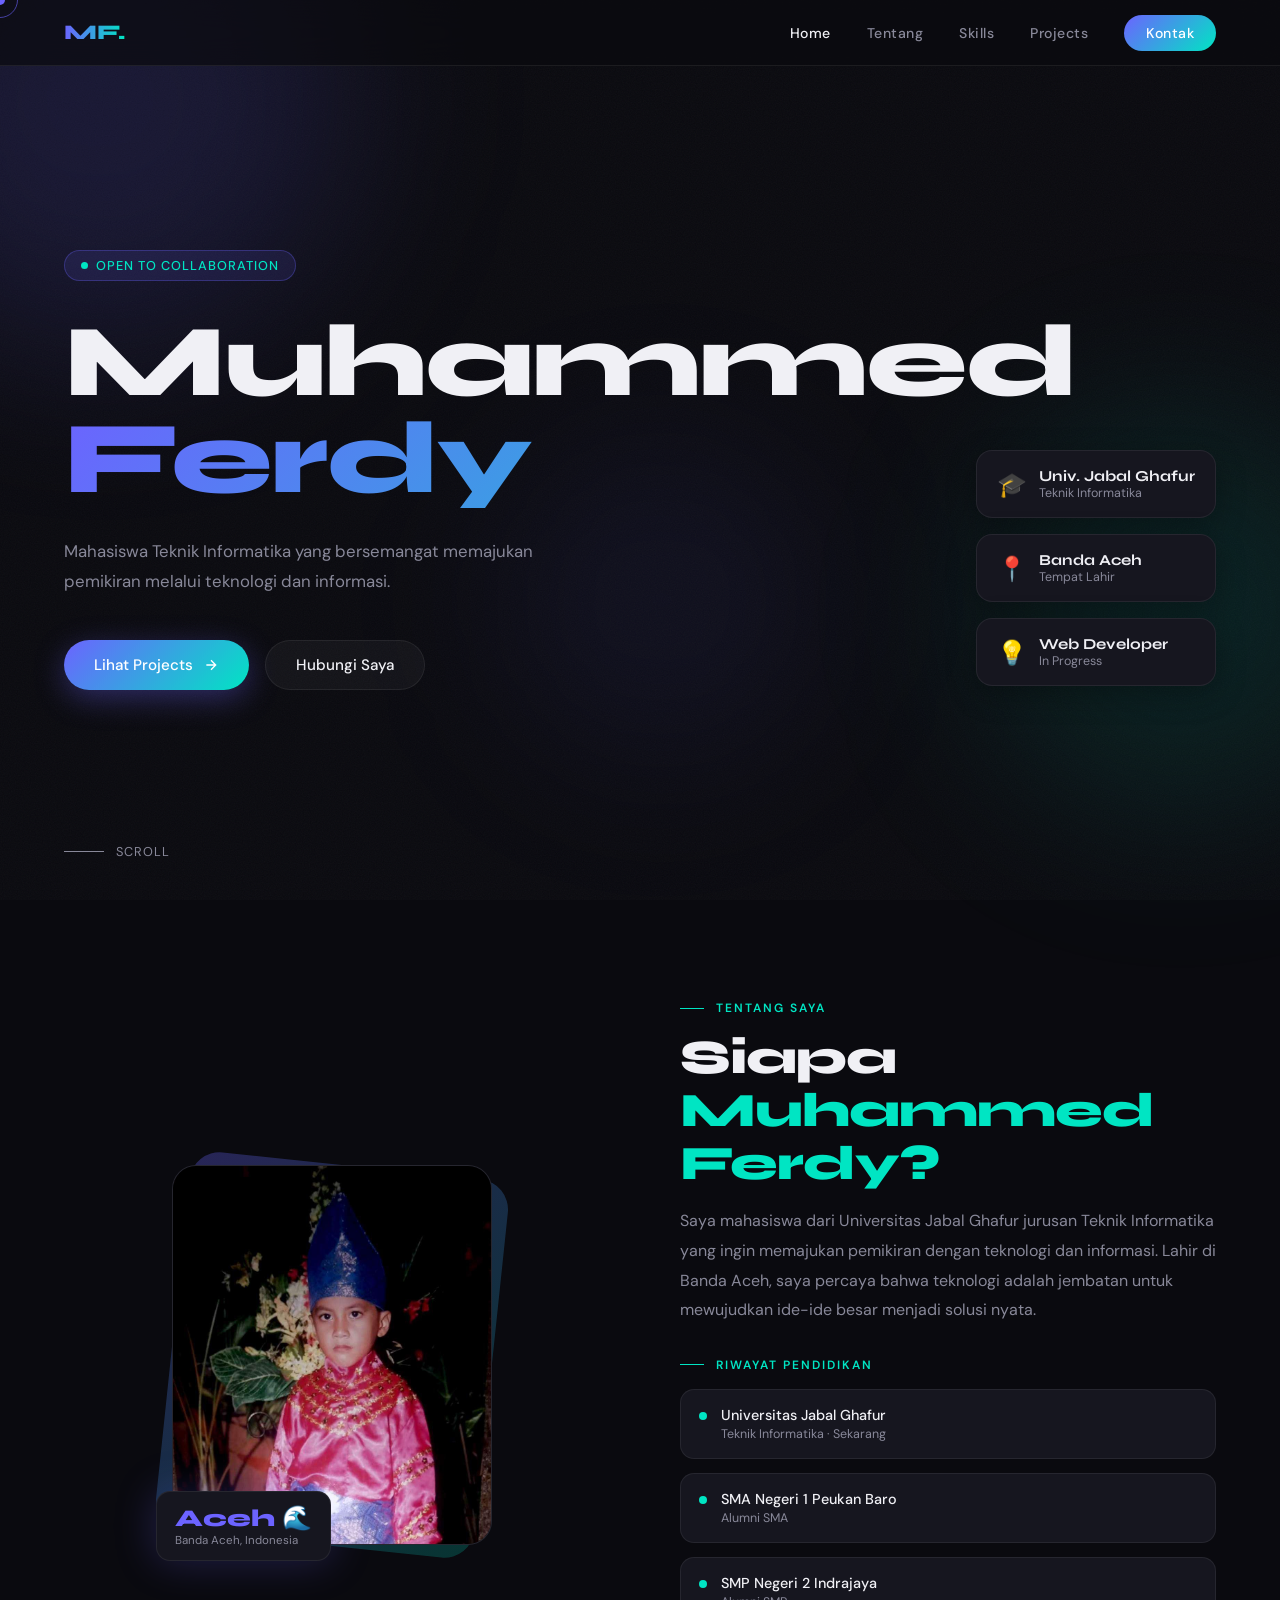
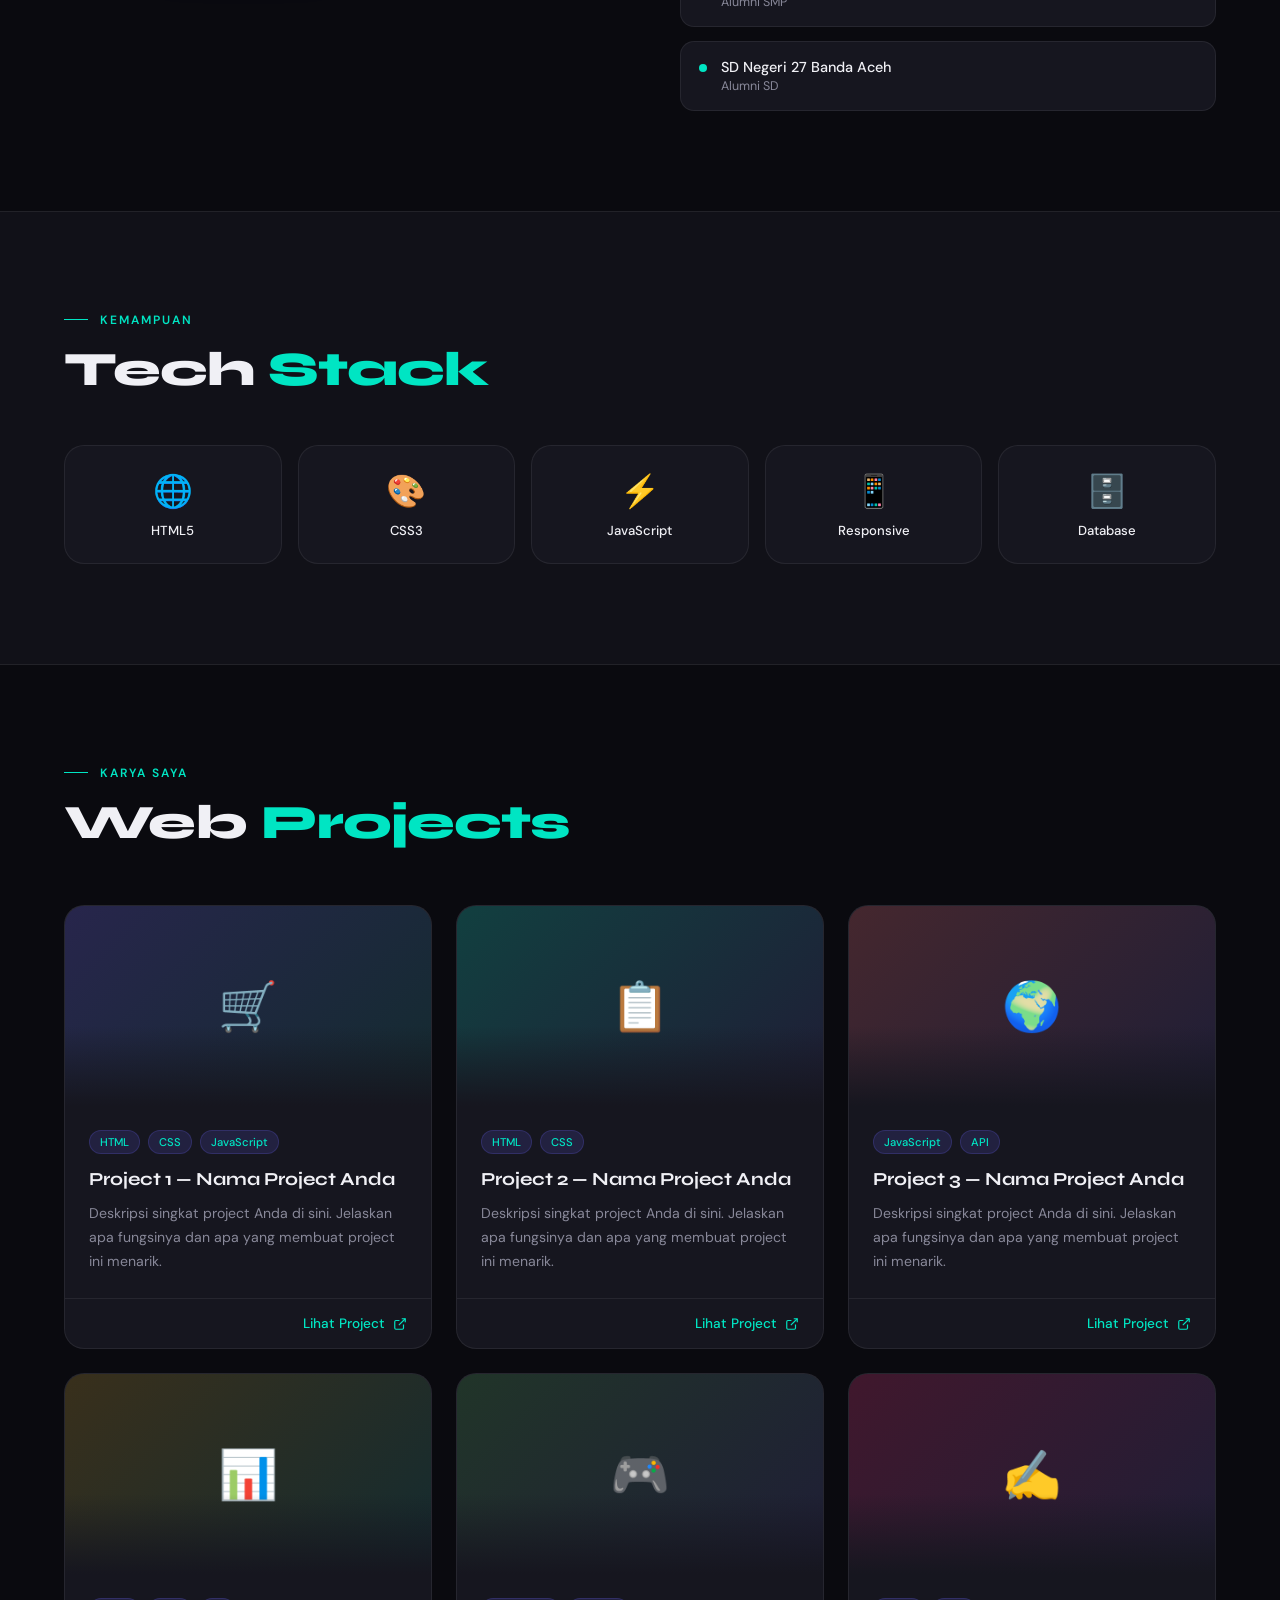
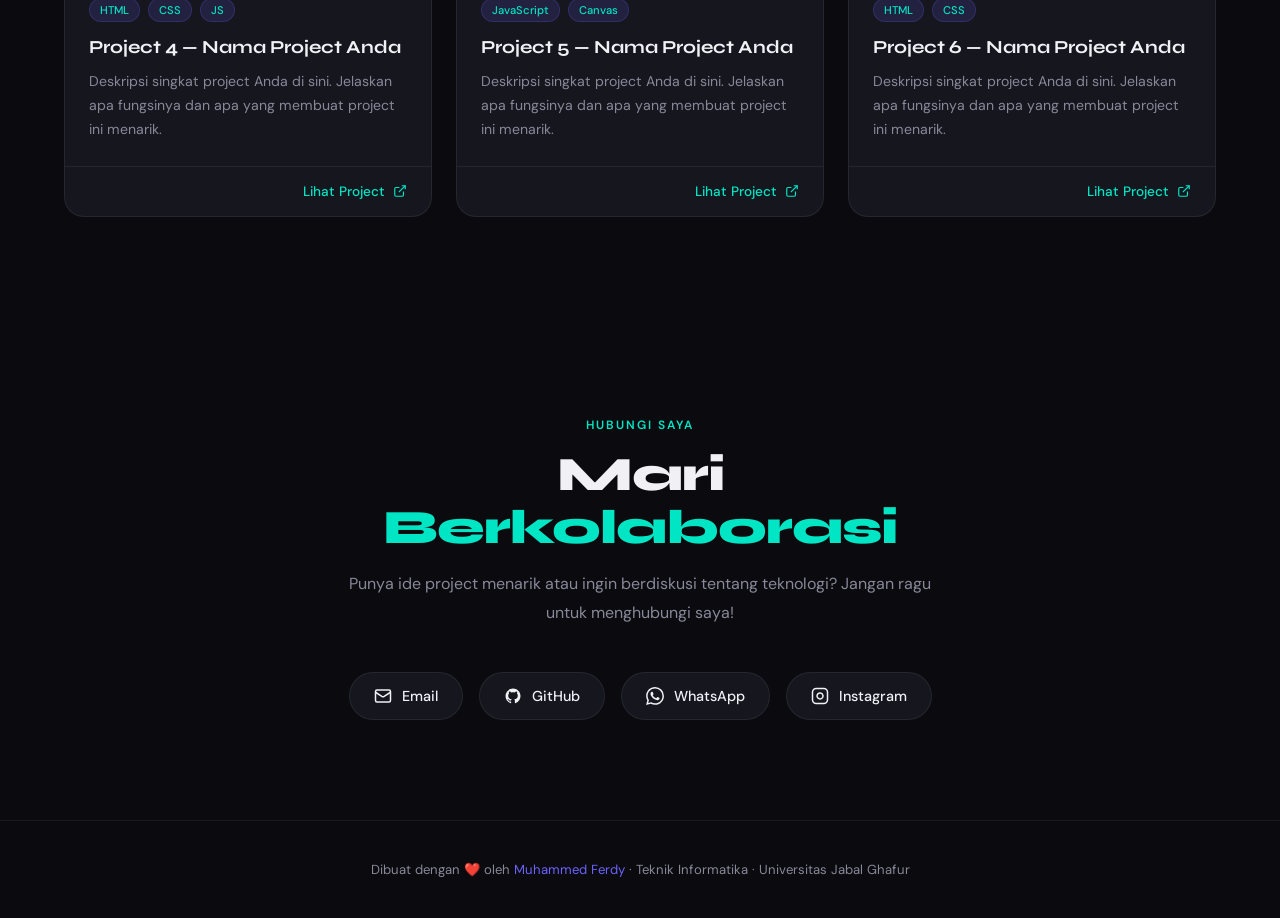
==== index.html @ 024800aa "Add files via upload" ====
<!DOCTYPE html>
<html lang="id">
<head>
  <meta charset="UTF-8" />
  <meta name="viewport" content="width=device-width, initial-scale=1.0" />
  <title>Muhammed Ferdy — Portfolio</title>
  <link href="https://fonts.googleapis.com/css2?family=Syne:wght@400;600;700;800&family=DM+Sans:ital,wght@0,300;0,400;0,500;1,300&display=swap" rel="stylesheet" />
  <style>
    :root {
      --bg: #0a0a0f;
      --surface: #111118;
      --card: #16161f;
      --border: rgba(255,255,255,0.07);
      --accent: #6c63ff;
      --accent2: #00e5c3;
      --text: #f0f0f5;
      --muted: #888899;
      --radius: 20px;
      --glow: 0 0 40px rgba(108,99,255,0.25);
    }

    *, *::before, *::after { box-sizing: border-box; margin: 0; padding: 0; }

    html { scroll-behavior: smooth; }

    body {
      font-family: 'DM Sans', sans-serif;
      background: var(--bg);
      color: var(--text);
      overflow-x: hidden;
      cursor: none;
    }

    /* ── Custom Cursor ── */
    #cursor {
      position: fixed; top: 0; left: 0; z-index: 9999;
      pointer-events: none;
    }
    #cursor .dot {
      width: 10px; height: 10px;
      background: var(--accent);
      border-radius: 50%;
      transform: translate(-50%,-50%);
      transition: transform .1s;
    }
    #cursor .ring {
      position: absolute; top: 0; left: 0;
      width: 36px; height: 36px;
      border: 1.5px solid var(--accent);
      border-radius: 50%;
      transform: translate(-50%,-50%);
      transition: transform .35s cubic-bezier(.25,.46,.45,.94), width .3s, height .3s, opacity .3s;
      opacity: 0.6;
    }
    body.hovering #cursor .ring {
      width: 56px; height: 56px; opacity: 1;
    }

    /* ── Noise Overlay ── */
    body::before {
      content: '';
      position: fixed; inset: 0; z-index: 0;
      background-image: url("data:image/svg+xml,%3Csvg viewBox='0 0 200 200' xmlns='http://www.w3.org/2000/svg'%3E%3Cfilter id='n'%3E%3CfeTurbulence type='fractalNoise' baseFrequency='0.85' numOctaves='4' stitchTiles='stitch'/%3E%3C/filter%3E%3Crect width='100%25' height='100%25' filter='url(%23n)' opacity='0.04'/%3E%3C/svg%3E");
      background-size: 200px;
      pointer-events: none;
    }

    /* ── Gradient Orbs ── */
    .orb {
      position: fixed; border-radius: 50%; filter: blur(90px);
      pointer-events: none; z-index: 0;
    }
    .orb-1 { width: 500px; height: 500px; background: rgba(108,99,255,.15); top: -150px; left: -150px; }
    .orb-2 { width: 400px; height: 400px; background: rgba(0,229,195,.1); bottom: 10%; right: -100px; }
    .orb-3 { width: 300px; height: 300px; background: rgba(108,99,255,.08); top: 50%; left: 40%; }

    /* ── Nav ── */
    nav {
      position: fixed; top: 0; left: 0; right: 0; z-index: 100;
      display: flex; align-items: center; justify-content: space-between;
      padding: 20px 5%;
      backdrop-filter: blur(20px);
      background: rgba(10,10,15,.7);
      border-bottom: 1px solid var(--border);
      transition: padding .3s;
    }
    nav.scrolled { padding: 14px 5%; }

    .nav-logo {
      font-family: 'Syne', sans-serif;
      font-weight: 800; font-size: 1.3rem;
      background: linear-gradient(90deg, var(--accent), var(--accent2));
      -webkit-background-clip: text; -webkit-text-fill-color: transparent;
      letter-spacing: -0.5px;
    }

    .nav-links {
      display: flex; gap: 36px; list-style: none;
    }
    .nav-links a {
      color: var(--muted); text-decoration: none;
      font-size: .88rem; font-weight: 500; letter-spacing: .5px;
      transition: color .2s;
      position: relative;
    }
    .nav-links a::after {
      content: ''; position: absolute; bottom: -4px; left: 0;
      width: 0; height: 1.5px; background: var(--accent2);
      transition: width .3s;
    }
    .nav-links a:hover { color: var(--text); }
    .nav-links a:hover::after { width: 100%; }

    .nav-cta {
      background: linear-gradient(135deg, var(--accent), var(--accent2));
      color: #fff !important;
      padding: 9px 22px; border-radius: 50px;
      font-weight: 500 !important;
      transition: opacity .2s, transform .2s !important;
    }
    .nav-cta:hover { opacity: .85; transform: translateY(-1px); }
    .nav-cta::after { display: none !important; }

    .hamburger {
      display: none; flex-direction: column; gap: 5px;
      background: none; border: none; cursor: none; padding: 4px;
    }
    .hamburger span {
      display: block; width: 26px; height: 2px;
      background: var(--text); border-radius: 2px;
      transition: transform .3s, opacity .3s;
    }

    /* ── Mobile Nav ── */
    .mobile-nav {
      display: none; position: fixed; inset: 0; z-index: 99;
      background: rgba(10,10,15,.97);
      backdrop-filter: blur(30px);
      flex-direction: column; align-items: center; justify-content: center;
      gap: 32px;
    }
    .mobile-nav.open { display: flex; }
    .mobile-nav a {
      font-family: 'Syne', sans-serif; font-size: 2rem; font-weight: 700;
      color: var(--text); text-decoration: none;
      opacity: 0; transform: translateY(20px);
      animation: fadeUp .4s forwards;
    }
    .mobile-nav a:nth-child(2) { animation-delay: .05s; }
    .mobile-nav a:nth-child(3) { animation-delay: .1s; }
    .mobile-nav a:nth-child(4) { animation-delay: .15s; }
    .mobile-nav a:nth-child(5) { animation-delay: .2s; }

    /* ── Hero ── */
    #hero {
      position: relative; z-index: 1;
      min-height: 100vh;
      display: flex; flex-direction: column; justify-content: center;
      padding: 120px 5% 80px;
      overflow: hidden;
    }

    .hero-tag {
      display: inline-flex; align-items: center; gap: 8px;
      background: rgba(108,99,255,.12);
      border: 1px solid rgba(108,99,255,.3);
      color: var(--accent2);
      padding: 6px 16px; border-radius: 50px;
      font-size: .8rem; font-weight: 500; letter-spacing: 1px;
      text-transform: uppercase; margin-bottom: 32px;
      width: fit-content;
      animation: fadeUp .6s forwards;
    }
    .hero-tag .dot-live {
      width: 7px; height: 7px; border-radius: 50%;
      background: var(--accent2);
      animation: pulse 2s infinite;
    }

    .hero-name {
      font-family: 'Syne', sans-serif;
      font-size: clamp(3rem, 8vw, 7rem);
      font-weight: 800; line-height: .95;
      letter-spacing: -2px;
      opacity: 0;
      animation: fadeUp .6s .1s forwards;
    }
    .hero-name .line { display: block; overflow: hidden; }
    .hero-name .accent-text {
      background: linear-gradient(135deg, var(--accent) 0%, var(--accent2) 100%);
      -webkit-background-clip: text; -webkit-text-fill-color: transparent;
    }

    .hero-sub {
      margin-top: 28px; max-width: 540px;
      font-size: 1.05rem; color: var(--muted); line-height: 1.8;
      opacity: 0; animation: fadeUp .6s .2s forwards;
    }

    .hero-ctas {
      display: flex; gap: 16px; margin-top: 44px; flex-wrap: wrap;
      opacity: 0; animation: fadeUp .6s .3s forwards;
    }

    .btn-primary {
      display: inline-flex; align-items: center; gap: 10px;
      background: linear-gradient(135deg, var(--accent), var(--accent2));
      color: #fff; text-decoration: none;
      padding: 14px 30px; border-radius: 50px;
      font-weight: 500; font-size: .95rem;
      transition: transform .2s, box-shadow .2s;
      box-shadow: 0 8px 30px rgba(108,99,255,.35);
    }
    .btn-primary:hover { transform: translateY(-3px); box-shadow: 0 14px 40px rgba(108,99,255,.45); }

    .btn-ghost {
      display: inline-flex; align-items: center; gap: 10px;
      color: var(--text); text-decoration: none;
      padding: 14px 30px; border-radius: 50px;
      border: 1px solid var(--border);
      font-weight: 500; font-size: .95rem;
      background: rgba(255,255,255,.04);
      transition: border-color .2s, background .2s, transform .2s;
    }
    .btn-ghost:hover { border-color: var(--accent); background: rgba(108,99,255,.08); transform: translateY(-3px); }

    .hero-scroll {
      position: absolute; bottom: 40px; left: 5%;
      display: flex; align-items: center; gap: 12px;
      color: var(--muted); font-size: .8rem; letter-spacing: 1px;
      text-transform: uppercase;
      opacity: 0; animation: fadeUp .6s .5s forwards;
    }
    .scroll-line {
      width: 40px; height: 1px; background: var(--muted);
      position: relative; overflow: hidden;
    }
    .scroll-line::after {
      content: ''; position: absolute; top: 0; left: -100%;
      width: 100%; height: 100%; background: var(--accent2);
      animation: scrollAnim 2s infinite;
    }

    /* ── Floating Badges ── */
    .hero-badge {
      position: absolute; right: 5%;
      display: flex; flex-direction: column; gap: 16px;
      top: 50%; transform: translateY(-50%);
      opacity: 0; animation: fadeLeft .6s .4s forwards;
    }
    .badge-item {
      background: var(--card); border: 1px solid var(--border);
      border-radius: 16px; padding: 16px 20px;
      display: flex; align-items: center; gap: 12px;
      min-width: 200px;
      box-shadow: 0 8px 30px rgba(0,0,0,.3);
      transition: transform .3s, box-shadow .3s;
    }
    .badge-item:hover { transform: translateX(-6px); box-shadow: var(--glow); }
    .badge-icon { font-size: 1.5rem; }
    .badge-label { font-size: .78rem; color: var(--muted); }
    .badge-val { font-family: 'Syne', sans-serif; font-weight: 700; font-size: .95rem; }

    /* ── Section Base ── */
    section { position: relative; z-index: 1; padding: 100px 5%; }
    .section-label {
      display: flex; align-items: center; gap: 12px;
      color: var(--accent2); font-size: .75rem;
      text-transform: uppercase; letter-spacing: 2px; font-weight: 600;
      margin-bottom: 16px;
    }
    .section-label::before {
      content: ''; width: 24px; height: 1px; background: var(--accent2);
    }
    .section-title {
      font-family: 'Syne', sans-serif;
      font-size: clamp(2rem, 4vw, 3rem);
      font-weight: 800; line-height: 1.1;
      letter-spacing: -1px; margin-bottom: 16px;
    }

    /* ── About ── */
    #about {
      display: grid;
      grid-template-columns: 1fr 1fr;
      gap: 80px; align-items: center;
    }

    .profile-wrapper {
      position: relative;
      display: flex; justify-content: center;
    }
    .profile-frame {
      position: relative; width: 320px; height: 380px;
    }
    .profile-bg {
      position: absolute; inset: 0;
      border-radius: 30px;
      background: linear-gradient(135deg, rgba(108,99,255,.3), rgba(0,229,195,.2));
      transform: rotate(6deg);
    }
    .profile-img {
      position: absolute; inset: 0;
      border-radius: 24px; overflow: hidden;
      background: var(--card);
      border: 1px solid var(--border);
      display: flex; align-items: center; justify-content: center;
    }

    /* ====================================================
       GANTI src="YOUR_PHOTO.jpg" DENGAN PATH FOTO ANDA
       Contoh: src="foto.jpg" atau src="images/ferdy.png"
       ==================================================== */
    .profile-img img {
      width: 100%; height: 100%;
      object-fit: cover; object-position: center top;
      display: block;
    }
    .profile-placeholder {
      display: flex; flex-direction: column; align-items: center; gap: 12px;
      color: var(--muted); font-size: .85rem; text-align: center; padding: 20px;
    }
    .profile-placeholder svg { opacity: .4; }

    .profile-chip {
      position: absolute; bottom: -16px; left: -16px;
      background: var(--card); border: 1px solid var(--border);
      border-radius: 14px; padding: 12px 18px;
      box-shadow: var(--glow);
    }
    .chip-val { font-family: 'Syne', sans-serif; font-weight: 800; font-size: 1.5rem; color: var(--accent); }
    .chip-label { font-size: .72rem; color: var(--muted); }

    .about-text .desc {
      font-size: 1rem; color: var(--muted); line-height: 1.85;
      margin-bottom: 32px;
    }

    .edu-list { display: flex; flex-direction: column; gap: 14px; }
    .edu-item {
      display: flex; align-items: flex-start; gap: 14px;
      padding: 16px 18px;
      background: var(--card); border: 1px solid var(--border);
      border-radius: 14px;
      transition: border-color .25s, transform .25s;
    }
    .edu-item:hover { border-color: var(--accent); transform: translateX(4px); }
    .edu-dot {
      width: 8px; height: 8px; border-radius: 50%;
      background: var(--accent2); margin-top: 6px; flex-shrink: 0;
    }
    .edu-name { font-weight: 500; font-size: .9rem; }
    .edu-year { font-size: .78rem; color: var(--muted); margin-top: 2px; }

    /* ── Skills ── */
    #skills { background: var(--surface); border-top: 1px solid var(--border); border-bottom: 1px solid var(--border); }
    .skills-grid {
      display: grid;
      grid-template-columns: repeat(auto-fit, minmax(140px, 1fr));
      gap: 16px; margin-top: 48px;
    }
    .skill-card {
      background: var(--card); border: 1px solid var(--border);
      border-radius: var(--radius); padding: 24px 20px;
      text-align: center;
      transition: border-color .25s, transform .25s, box-shadow .25s;
    }
    .skill-card:hover { border-color: var(--accent); transform: translateY(-4px); box-shadow: var(--glow); }
    .skill-icon { font-size: 2rem; margin-bottom: 10px; }
    .skill-name { font-size: .82rem; font-weight: 500; }

    /* ── Projects ── */
    #projects .projects-grid {
      display: grid;
      grid-template-columns: repeat(auto-fill, minmax(320px, 1fr));
      gap: 24px; margin-top: 56px;
    }

    .project-card {
      background: var(--card);
      border: 1px solid var(--border);
      border-radius: var(--radius);
      overflow: hidden;
      transition: border-color .3s, transform .3s, box-shadow .3s;
      display: flex; flex-direction: column;
    }
    .project-card:hover { border-color: var(--accent); transform: translateY(-6px); box-shadow: var(--glow); }

    .project-thumb {
      height: 200px;
      background: linear-gradient(135deg, rgba(108,99,255,.2), rgba(0,229,195,.1));
      display: flex; align-items: center; justify-content: center;
      font-size: 3rem; position: relative; overflow: hidden;
    }
    .project-thumb::after {
      content: ''; position: absolute; inset: 0;
      background: linear-gradient(to bottom, transparent 60%, var(--card));
    }
    /* Warna berbeda tiap project */
    .project-card:nth-child(2) .project-thumb { background: linear-gradient(135deg, rgba(0,229,195,.2), rgba(108,99,255,.1)); }
    .project-card:nth-child(3) .project-thumb { background: linear-gradient(135deg, rgba(255,107,107,.2), rgba(108,99,255,.1)); }
    .project-card:nth-child(4) .project-thumb { background: linear-gradient(135deg, rgba(255,193,7,.15), rgba(0,229,195,.1)); }
    .project-card:nth-child(5) .project-thumb { background: linear-gradient(135deg, rgba(76,175,80,.2), rgba(108,99,255,.1)); }
    .project-card:nth-child(6) .project-thumb { background: linear-gradient(135deg, rgba(233,30,99,.2), rgba(108,99,255,.1)); }

    .project-body { padding: 24px; flex: 1; display: flex; flex-direction: column; }
    .project-tags { display: flex; gap: 8px; flex-wrap: wrap; margin-bottom: 14px; }
    .tag {
      font-size: .7rem; padding: 4px 10px; border-radius: 50px;
      background: rgba(108,99,255,.15); color: var(--accent2);
      border: 1px solid rgba(108,99,255,.2); font-weight: 500;
    }
    .project-title {
      font-family: 'Syne', sans-serif; font-weight: 700; font-size: 1.15rem;
      margin-bottom: 10px; line-height: 1.3;
    }
    .project-desc { font-size: .88rem; color: var(--muted); line-height: 1.7; flex: 1; }

    .project-footer {
      padding: 16px 24px;
      border-top: 1px solid var(--border);
      display: flex; justify-content: flex-end;
    }

    /* ====================================================
       HREF PROJECT: Ganti "#" dengan URL project Anda
       Contoh: href="https://project1.netlify.app"
       ==================================================== */
    .project-link {
      display: inline-flex; align-items: center; gap: 8px;
      color: var(--accent2); font-size: .85rem; font-weight: 500;
      text-decoration: none; transition: gap .2s, opacity .2s;
    }
    .project-link:hover { gap: 12px; opacity: .8; }
    .project-link svg { transition: transform .2s; }
    .project-link:hover svg { transform: translate(2px, -2px); }

    /* ── Contact ── */
    #contact { text-align: center; }
    #contact .contact-inner {
      max-width: 620px; margin: 0 auto;
    }
    #contact .section-label { justify-content: center; }
    #contact .section-label::before { display: none; }
    .contact-desc {
      color: var(--muted); font-size: 1rem; line-height: 1.8;
      margin-bottom: 44px;
    }
    .contact-links {
      display: flex; gap: 16px; justify-content: center; flex-wrap: wrap;
    }
    .contact-chip {
      display: inline-flex; align-items: center; gap: 10px;
      background: var(--card); border: 1px solid var(--border);
      color: var(--text); text-decoration: none;
      padding: 14px 24px; border-radius: 50px;
      font-size: .9rem; font-weight: 500;
      transition: border-color .2s, transform .2s, box-shadow .2s;
    }
    .contact-chip:hover { border-color: var(--accent); transform: translateY(-3px); box-shadow: var(--glow); }

    /* ── Footer ── */
    footer {
      position: relative; z-index: 1;
      text-align: center; padding: 40px 5%;
      border-top: 1px solid var(--border);
      color: var(--muted); font-size: .82rem;
    }
    footer span { color: var(--accent); }

    /* ── Animations ── */
    @keyframes fadeUp {
      from { opacity: 0; transform: translateY(30px); }
      to { opacity: 1; transform: translateY(0); }
    }
    @keyframes fadeLeft {
      from { opacity: 0; transform: translateX(40px); }
      to { opacity: 1; transform: translateX(0); }
    }
    @keyframes pulse {
      0%,100% { opacity: 1; transform: scale(1); }
      50% { opacity: .5; transform: scale(1.4); }
    }
    @keyframes scrollAnim {
      0% { left: -100%; }
      100% { left: 100%; }
    }

    .reveal {
      opacity: 0; transform: translateY(40px);
      transition: opacity .7s cubic-bezier(.25,.46,.45,.94), transform .7s cubic-bezier(.25,.46,.45,.94);
    }
    .reveal.visible { opacity: 1; transform: none; }

    /* ── Responsive ── */
    @media (max-width: 900px) {
      #about { grid-template-columns: 1fr; gap: 60px; }
      .profile-wrapper { order: -1; }
      .hero-badge { display: none; }
    }

    @media (max-width: 768px) {
      .nav-links { display: none; }
      .hamburger { display: flex; }
      #hero { padding-top: 100px; }
      .hero-ctas { flex-direction: column; width: fit-content; }
    }

    @media (max-width: 480px) {
      section { padding: 70px 4%; }
      .profile-frame { width: 260px; height: 320px; }
    }
  </style>
</head>
<body>

  <!-- Custom Cursor -->
  <div id="cursor">
    <div class="dot"></div>
    <div class="ring"></div>
  </div>

  <!-- Background Orbs -->
  <div class="orb orb-1"></div>
  <div class="orb orb-2"></div>
  <div class="orb orb-3"></div>

  <!-- Navigation -->
  <nav id="navbar">
    <div class="nav-logo">MF.</div>
    <ul class="nav-links">
      <li><a href="#hero">Home</a></li>
      <li><a href="#about">Tentang</a></li>
      <li><a href="#skills">Skills</a></li>
      <li><a href="#projects">Projects</a></li>
      <li><a href="#contact" class="nav-cta">Kontak</a></li>
    </ul>
    <button class="hamburger" id="hamburger" aria-label="Menu">
      <span></span><span></span><span></span>
    </button>
  </nav>

  <!-- Mobile Nav -->
  <div class="mobile-nav" id="mobileNav">
    <a href="#hero" onclick="closeMobile()">Home</a>
    <a href="#about" onclick="closeMobile()">Tentang</a>
    <a href="#skills" onclick="closeMobile()">Skills</a>
    <a href="#projects" onclick="closeMobile()">Projects</a>
    <a href="#contact" onclick="closeMobile()">Kontak</a>
  </div>

  <!-- ══ HERO ══ -->
  <section id="hero">
    <div class="hero-tag">
      <span class="dot-live"></span> Open to Collaboration
    </div>
    <h1 class="hero-name">
      <span class="line">Muhammed</span>
      <span class="line accent-text">Ferdy</span>
    </h1>
    <p class="hero-sub">
      Mahasiswa Teknik Informatika yang bersemangat memajukan pemikiran melalui teknologi dan informasi.
    </p>
    <div class="hero-ctas">
      <a href="#projects" class="btn-primary">
        Lihat Projects
        <svg width="16" height="16" viewBox="0 0 24 24" fill="none" stroke="currentColor" stroke-width="2"><path d="M5 12h14M12 5l7 7-7 7"/></svg>
      </a>
      <a href="#contact" class="btn-ghost">
        Hubungi Saya
      </a>
    </div>
    <div class="hero-scroll">
      <div class="scroll-line"></div>
      Scroll
    </div>

    <!-- Floating Info Badges -->
    <div class="hero-badge">
      <div class="badge-item">
        <div class="badge-icon">🎓</div>
        <div>
          <div class="badge-val">Univ. Jabal Ghafur</div>
          <div class="badge-label">Teknik Informatika</div>
        </div>
      </div>
      <div class="badge-item">
        <div class="badge-icon">📍</div>
        <div>
          <div class="badge-val">Banda Aceh</div>
          <div class="badge-label">Tempat Lahir</div>
        </div>
      </div>
      <div class="badge-item">
        <div class="badge-icon">💡</div>
        <div>
          <div class="badge-val">Web Developer</div>
          <div class="badge-label">In Progress</div>
        </div>
      </div>
    </div>
  </section>

  <!-- ══ ABOUT ══ -->
  <section id="about">
    <!-- Foto Profil -->
    <div class="profile-wrapper reveal">
      <div class="profile-frame">
        <div class="profile-bg"></div>
        <div class="profile-img">
          <!--
            ================================================
            SISIPKAN FOTO ANDA DI SINI:
            Ganti "YOUR_PHOTO.jpg" dengan nama file foto Anda
            Contoh: src="ferdy.jpg" atau src="images/foto.png"
            ================================================
          -->
          <img src="ferdy1.jpeg" alt="Muhammed Ferdy"
               onerror="this.style.display='none'; this.nextElementSibling.style.display='flex';" />
          <div class="profile-placeholder" style="display:none;">
            <svg width="60" height="60" viewBox="0 0 24 24" fill="none" stroke="currentColor" stroke-width="1">
              <circle cx="12" cy="8" r="4"/><path d="M4 20c0-4 3.6-7 8-7s8 3 8 7"/>
            </svg>
            <span>Ganti <code>YOUR_PHOTO.jpg</code><br/>dengan foto Anda</span>
          </div>
        </div>
        <div class="profile-chip">
          <div class="chip-val">Aceh 🌊</div>
          <div class="chip-label">Banda Aceh, Indonesia</div>
        </div>
      </div>
    </div>

    <!-- Bio & Riwayat -->
    <div class="about-text reveal">
      <div class="section-label">Tentang Saya</div>
      <h2 class="section-title">Siapa<br/><span style="color:var(--accent2)">Muhammed Ferdy?</span></h2>
      <p class="desc">
        Saya mahasiswa dari Universitas Jabal Ghafur jurusan Teknik Informatika yang ingin memajukan pemikiran dengan teknologi dan informasi. Lahir di Banda Aceh, saya percaya bahwa teknologi adalah jembatan untuk mewujudkan ide-ide besar menjadi solusi nyata.
      </p>

      <div class="section-label" style="margin-top:32px;">Riwayat Pendidikan</div>
      <div class="edu-list">
        <div class="edu-item">
          <div class="edu-dot"></div>
          <div>
            <div class="edu-name">Universitas Jabal Ghafur</div>
            <div class="edu-year">Teknik Informatika · Sekarang</div>
          </div>
        </div>
        <div class="edu-item">
          <div class="edu-dot"></div>
          <div>
            <div class="edu-name">SMA Negeri 1 Peukan Baro</div>
            <div class="edu-year">Alumni SMA</div>
          </div>
        </div>
        <div class="edu-item">
          <div class="edu-dot"></div>
          <div>
            <div class="edu-name">SMP Negeri 2 Indrajaya</div>
            <div class="edu-year">Alumni SMP</div>
          </div>
        </div>
        <div class="edu-item">
          <div class="edu-dot"></div>
          <div>
            <div class="edu-name">SD Negeri 27 Banda Aceh</div>
            <div class="edu-year">Alumni SD</div>
          </div>
        </div>
      </div>
    </div>
  </section>

  <!-- ══ SKILLS ══ -->
  <section id="skills">
    <div class="reveal">
      <div class="section-label">Kemampuan</div>
      <h2 class="section-title">Tech <span style="color:var(--accent2)">Stack</span></h2>
    </div>
    <div class="skills-grid reveal">
      <div class="skill-card"><div class="skill-icon">🌐</div><div class="skill-name">HTML5</div></div>
      <div class="skill-card"><div class="skill-icon">🎨</div><div class="skill-name">CSS3</div></div>
      <div class="skill-card"><div class="skill-icon">⚡</div><div class="skill-name">JavaScript</div></div>
      <div class="skill-card"><div class="skill-icon">📱</div><div class="skill-name">Responsive</div></div>
      <div class="skill-card"><div class="skill-icon">🗄️</div><div class="skill-name">Database</div></div>
    </div>
  </section>

  <!-- ══ PROJECTS ══ -->
  <section id="projects">
    <div class="reveal">
      <div class="section-label">Karya Saya</div>
      <h2 class="section-title">Web <span style="color:var(--accent2)">Projects</span></h2>
    </div>
    <div class="projects-grid">

      <!-- ============================================
           PROJECT 1 — GANTI HREF DAN KONTEN
           href="#"  → ganti dengan URL project Anda
           emoji     → ganti sesuai tema project
           Tags      → teknologi yang digunakan
           ============================================ -->
      <div class="project-card reveal">
        <div class="project-thumb">🛒</div>
        <div class="project-body">
          <div class="project-tags">
            <span class="tag">HTML</span>
            <span class="tag">CSS</span>
            <span class="tag">JavaScript</span>
          </div>
          <div class="project-title">Project 1 — Nama Project Anda</div>
          <p class="project-desc">Deskripsi singkat project Anda di sini. Jelaskan apa fungsinya dan apa yang membuat project ini menarik.</p>
        </div>
        <div class="project-footer">
          <a href="#" class="project-link" target="_blank">
            Lihat Project
            <svg width="14" height="14" viewBox="0 0 24 24" fill="none" stroke="currentColor" stroke-width="2"><path d="M18 13v6a2 2 0 01-2 2H5a2 2 0 01-2-2V8a2 2 0 012-2h6"/><polyline points="15 3 21 3 21 9"/><line x1="10" y1="14" x2="21" y2="3"/></svg>
          </a>
        </div>
      </div>

      <!-- PROJECT 2 -->
      <div class="project-card reveal">
        <div class="project-thumb">📋</div>
        <div class="project-body">
          <div class="project-tags">
            <span class="tag">HTML</span>
            <span class="tag">CSS</span>
          </div>
          <div class="project-title">Project 2 — Nama Project Anda</div>
          <p class="project-desc">Deskripsi singkat project Anda di sini. Jelaskan apa fungsinya dan apa yang membuat project ini menarik.</p>
        </div>
        <div class="project-footer">
          <a href="#" class="project-link" target="_blank">
            Lihat Project
            <svg width="14" height="14" viewBox="0 0 24 24" fill="none" stroke="currentColor" stroke-width="2"><path d="M18 13v6a2 2 0 01-2 2H5a2 2 0 01-2-2V8a2 2 0 012-2h6"/><polyline points="15 3 21 3 21 9"/><line x1="10" y1="14" x2="21" y2="3"/></svg>
          </a>
        </div>
      </div>

      <!-- PROJECT 3 -->
      <div class="project-card reveal">
        <div class="project-thumb">🌍</div>
        <div class="project-body">
          <div class="project-tags">
            <span class="tag">JavaScript</span>
            <span class="tag">API</span>
          </div>
          <div class="project-title">Project 3 — Nama Project Anda</div>
          <p class="project-desc">Deskripsi singkat project Anda di sini. Jelaskan apa fungsinya dan apa yang membuat project ini menarik.</p>
        </div>
        <div class="project-footer">
          <a href="#" class="project-link" target="_blank">
            Lihat Project
            <svg width="14" height="14" viewBox="0 0 24 24" fill="none" stroke="currentColor" stroke-width="2"><path d="M18 13v6a2 2 0 01-2 2H5a2 2 0 01-2-2V8a2 2 0 012-2h6"/><polyline points="15 3 21 3 21 9"/><line x1="10" y1="14" x2="21" y2="3"/></svg>
          </a>
        </div>
      </div>

      <!-- PROJECT 4 -->
      <div class="project-card reveal">
        <div class="project-thumb">📊</div>
        <div class="project-body">
          <div class="project-tags">
            <span class="tag">HTML</span>
            <span class="tag">CSS</span>
            <span class="tag">JS</span>
          </div>
          <div class="project-title">Project 4 — Nama Project Anda</div>
          <p class="project-desc">Deskripsi singkat project Anda di sini. Jelaskan apa fungsinya dan apa yang membuat project ini menarik.</p>
        </div>
        <div class="project-footer">
          <a href="#" class="project-link" target="_blank">
            Lihat Project
            <svg width="14" height="14" viewBox="0 0 24 24" fill="none" stroke="currentColor" stroke-width="2"><path d="M18 13v6a2 2 0 01-2 2H5a2 2 0 01-2-2V8a2 2 0 012-2h6"/><polyline points="15 3 21 3 21 9"/><line x1="10" y1="14" x2="21" y2="3"/></svg>
          </a>
        </div>
      </div>

      <!-- PROJECT 5 -->
      <div class="project-card reveal">
        <div class="project-thumb">🎮</div>
        <div class="project-body">
          <div class="project-tags">
            <span class="tag">JavaScript</span>
            <span class="tag">Canvas</span>
          </div>
          <div class="project-title">Project 5 — Nama Project Anda</div>
          <p class="project-desc">Deskripsi singkat project Anda di sini. Jelaskan apa fungsinya dan apa yang membuat project ini menarik.</p>
        </div>
        <div class="project-footer">
          <a href="#" class="project-link" target="_blank">
            Lihat Project
            <svg width="14" height="14" viewBox="0 0 24 24" fill="none" stroke="currentColor" stroke-width="2"><path d="M18 13v6a2 2 0 01-2 2H5a2 2 0 01-2-2V8a2 2 0 012-2h6"/><polyline points="15 3 21 3 21 9"/><line x1="10" y1="14" x2="21" y2="3"/></svg>
          </a>
        </div>
      </div>

      <!-- PROJECT 6 -->
      <div class="project-card reveal">
        <div class="project-thumb">✍️</div>
        <div class="project-body">
          <div class="project-tags">
            <span class="tag">HTML</span>
            <span class="tag">CSS</span>
          </div>
          <div class="project-title">Project 6 — Nama Project Anda</div>
          <p class="project-desc">Deskripsi singkat project Anda di sini. Jelaskan apa fungsinya dan apa yang membuat project ini menarik.</p>
        </div>
        <div class="project-footer">
          <a href="#" class="project-link" target="_blank">
            Lihat Project
            <svg width="14" height="14" viewBox="0 0 24 24" fill="none" stroke="currentColor" stroke-width="2"><path d="M18 13v6a2 2 0 01-2 2H5a2 2 0 01-2-2V8a2 2 0 012-2h6"/><polyline points="15 3 21 3 21 9"/><line x1="10" y1="14" x2="21" y2="3"/></svg>
          </a>
        </div>
      </div>

    </div>
  </section>

  <!-- ══ CONTACT ══ -->
  <section id="contact">
    <div class="contact-inner">
      <div class="section-label reveal">Hubungi Saya</div>
      <h2 class="section-title reveal">Mari <span style="color:var(--accent2)">Berkolaborasi</span></h2>
      <p class="contact-desc reveal">
        Punya ide project menarik atau ingin berdiskusi tentang teknologi? Jangan ragu untuk menghubungi saya!
      </p>
      <div class="contact-links reveal">
        <!-- GANTI href dengan link email/sosmed Anda -->
        <a href="mailto:ferdimuhammed777@gmail.com" class="contact-chip">
          <svg width="18" height="18" viewBox="0 0 24 24" fill="none" stroke="currentColor" stroke-width="2"><rect x="2" y="4" width="20" height="16" rx="2"/><path d="m22 7-8.97 5.7a1.94 1.94 0 01-2.06 0L2 7"/></svg>
          Email
        </a>
        <a href="https://github.com/ferdimuhammed777-ux" target="_blank" class="contact-chip">
          <svg width="18" height="18" viewBox="0 0 24 24" fill="currentColor"><path d="M12 2C6.477 2 2 6.484 2 12.017c0 4.425 2.865 8.18 6.839 9.504.5.092.682-.217.682-.483 0-.237-.008-.868-.013-1.703-2.782.605-3.369-1.343-3.369-1.343-.454-1.158-1.11-1.466-1.11-1.466-.908-.62.069-.608.069-.608 1.003.07 1.531 1.032 1.531 1.032.892 1.53 2.341 1.088 2.91.832.092-.647.35-1.088.636-1.338-2.22-.253-4.555-1.113-4.555-4.951 0-1.093.39-1.988 1.029-2.688-.103-.253-.446-1.272.098-2.65 0 0 .84-.27 2.75 1.026A9.564 9.564 0 0112 6.844c.85.004 1.705.115 2.504.337 1.909-1.296 2.747-1.027 2.747-1.027.546 1.379.202 2.398.1 2.651.64.7 1.028 1.595 1.028 2.688 0 3.848-2.339 4.695-4.566 4.943.359.309.678.92.678 1.855 0 1.338-.012 2.419-.012 2.747 0 .268.18.58.688.482A10.019 10.019 0 0022 12.017C22 6.484 17.522 2 12 2z"/></svg>
          GitHub
        </a>
        <a href="https://wa.me/6283113373056" target="_blank" class="contact-chip">
          <svg width="18" height="18" viewBox="0 0 24 24" fill="currentColor"><path d="M17.472 14.382c-.297-.149-1.758-.867-2.03-.967-.273-.099-.471-.148-.67.15-.197.297-.767.966-.94 1.164-.173.199-.347.223-.644.075-.297-.15-1.255-.463-2.39-1.475-.883-.788-1.48-1.761-1.653-2.059-.173-.297-.018-.458.13-.606.134-.133.298-.347.446-.52.149-.174.198-.298.298-.497.099-.198.05-.371-.025-.52-.075-.149-.669-1.612-.916-2.207-.242-.579-.487-.5-.669-.51-.173-.008-.371-.01-.57-.01-.198 0-.52.074-.792.372-.272.297-1.04 1.016-1.04 2.479 0 1.462 1.065 2.875 1.213 3.074.149.198 2.096 3.2 5.077 4.487.709.306 1.262.489 1.694.625.712.227 1.36.195 1.871.118.571-.085 1.758-.719 2.006-1.413.248-.694.248-1.289.173-1.413-.074-.124-.272-.198-.57-.347m-5.421 7.403h-.004a9.87 9.87 0 01-5.031-1.378l-.361-.214-3.741.982.998-3.648-.235-.374a9.86 9.86 0 01-1.51-5.26c.001-5.45 4.436-9.884 9.888-9.884 2.64 0 5.122 1.03 6.988 2.898a9.825 9.825 0 012.893 6.994c-.003 5.45-4.437 9.884-9.885 9.884m8.413-18.297A11.815 11.815 0 0012.05 0C5.495 0 .16 5.335.157 11.892c0 2.096.547 4.142 1.588 5.945L.057 24l6.305-1.654a11.882 11.882 0 005.683 1.448h.005c6.554 0 11.89-5.335 11.893-11.893a11.821 11.821 0 00-3.48-8.413z"/></svg>
          WhatsApp
        </a>
        <a href="https://www.instagram.com/essstehhangat_?utm_source=qr&igsh=MXM0bndzNWFraWswYg==" target="_blank" class="contact-chip">
          <svg width="18" height="18" viewBox="0 0 24 24" fill="none" stroke="currentColor" stroke-width="2"><rect x="2" y="2" width="20" height="20" rx="5" ry="5"/><path d="M16 11.37A4 4 0 1112.63 8 4 4 0 0116 11.37z"/><line x1="17.5" y1="6.5" x2="17.51" y2="6.5"/></svg>
          Instagram
        </a>
      </div>
    </div>
  </section>

  <!-- Footer -->
  <footer>
    <p>Dibuat dengan ❤️ oleh <span>Muhammed Ferdy</span> · Teknik Informatika · Universitas Jabal Ghafur</p>
  </footer>

  <script>
    // ── Custom Cursor ──
    const cursor = document.getElementById('cursor');
    const dot = cursor.querySelector('.dot');
    const ring = cursor.querySelector('.ring');
    let mx = 0, my = 0, rx = 0, ry = 0;

    document.addEventListener('mousemove', e => {
      mx = e.clientX; my = e.clientY;
      dot.style.left = mx + 'px'; dot.style.top = my + 'px';
    });

    function animateRing() {
      rx += (mx - rx) * 0.12;
      ry += (my - ry) * 0.12;
      ring.style.left = rx + 'px'; ring.style.top = ry + 'px';
      requestAnimationFrame(animateRing);
    }
    animateRing();

    document.querySelectorAll('a, button, .skill-card, .project-card, .edu-item, .badge-item').forEach(el => {
      el.addEventListener('mouseenter', () => document.body.classList.add('hovering'));
      el.addEventListener('mouseleave', () => document.body.classList.remove('hovering'));
    });

    // ── Navbar Scroll ──
    const navbar = document.getElementById('navbar');
    window.addEventListener('scroll', () => {
      navbar.classList.toggle('scrolled', window.scrollY > 50);
    });

    // ── Hamburger Menu ──
    const hamburger = document.getElementById('hamburger');
    const mobileNav = document.getElementById('mobileNav');
    let menuOpen = false;

    hamburger.addEventListener('click', () => {
      menuOpen = !menuOpen;
      mobileNav.classList.toggle('open', menuOpen);
      const spans = hamburger.querySelectorAll('span');
      if (menuOpen) {
        spans[0].style.transform = 'rotate(45deg) translate(5px, 5px)';
        spans[1].style.opacity = '0';
        spans[2].style.transform = 'rotate(-45deg) translate(5px, -5px)';
      } else {
        spans.forEach(s => { s.style.transform = ''; s.style.opacity = ''; });
      }
    });

    function closeMobile() {
      menuOpen = false;
      mobileNav.classList.remove('open');
      hamburger.querySelectorAll('span').forEach(s => { s.style.transform = ''; s.style.opacity = ''; });
    }

    // ── Scroll Reveal ──
    const reveals = document.querySelectorAll('.reveal');
    const observer = new IntersectionObserver(entries => {
      entries.forEach((e, i) => {
        if (e.isIntersecting) {
          setTimeout(() => e.target.classList.add('visible'), i * 80);
          observer.unobserve(e.target);
        }
      });
    }, { threshold: 0.1 });
    reveals.forEach(r => observer.observe(r));

    // ── Active Nav Link ──
    const sections = document.querySelectorAll('section[id]');
    const navLinks = document.querySelectorAll('.nav-links a');
    window.addEventListener('scroll', () => {
      let current = '';
      sections.forEach(s => {
        if (window.scrollY >= s.offsetTop - 200) current = s.id;
      });
      navLinks.forEach(a => {
        a.style.color = a.getAttribute('href') === '#' + current ? 'var(--text)' : '';
      });
    });
  </script>
</body>
</html>
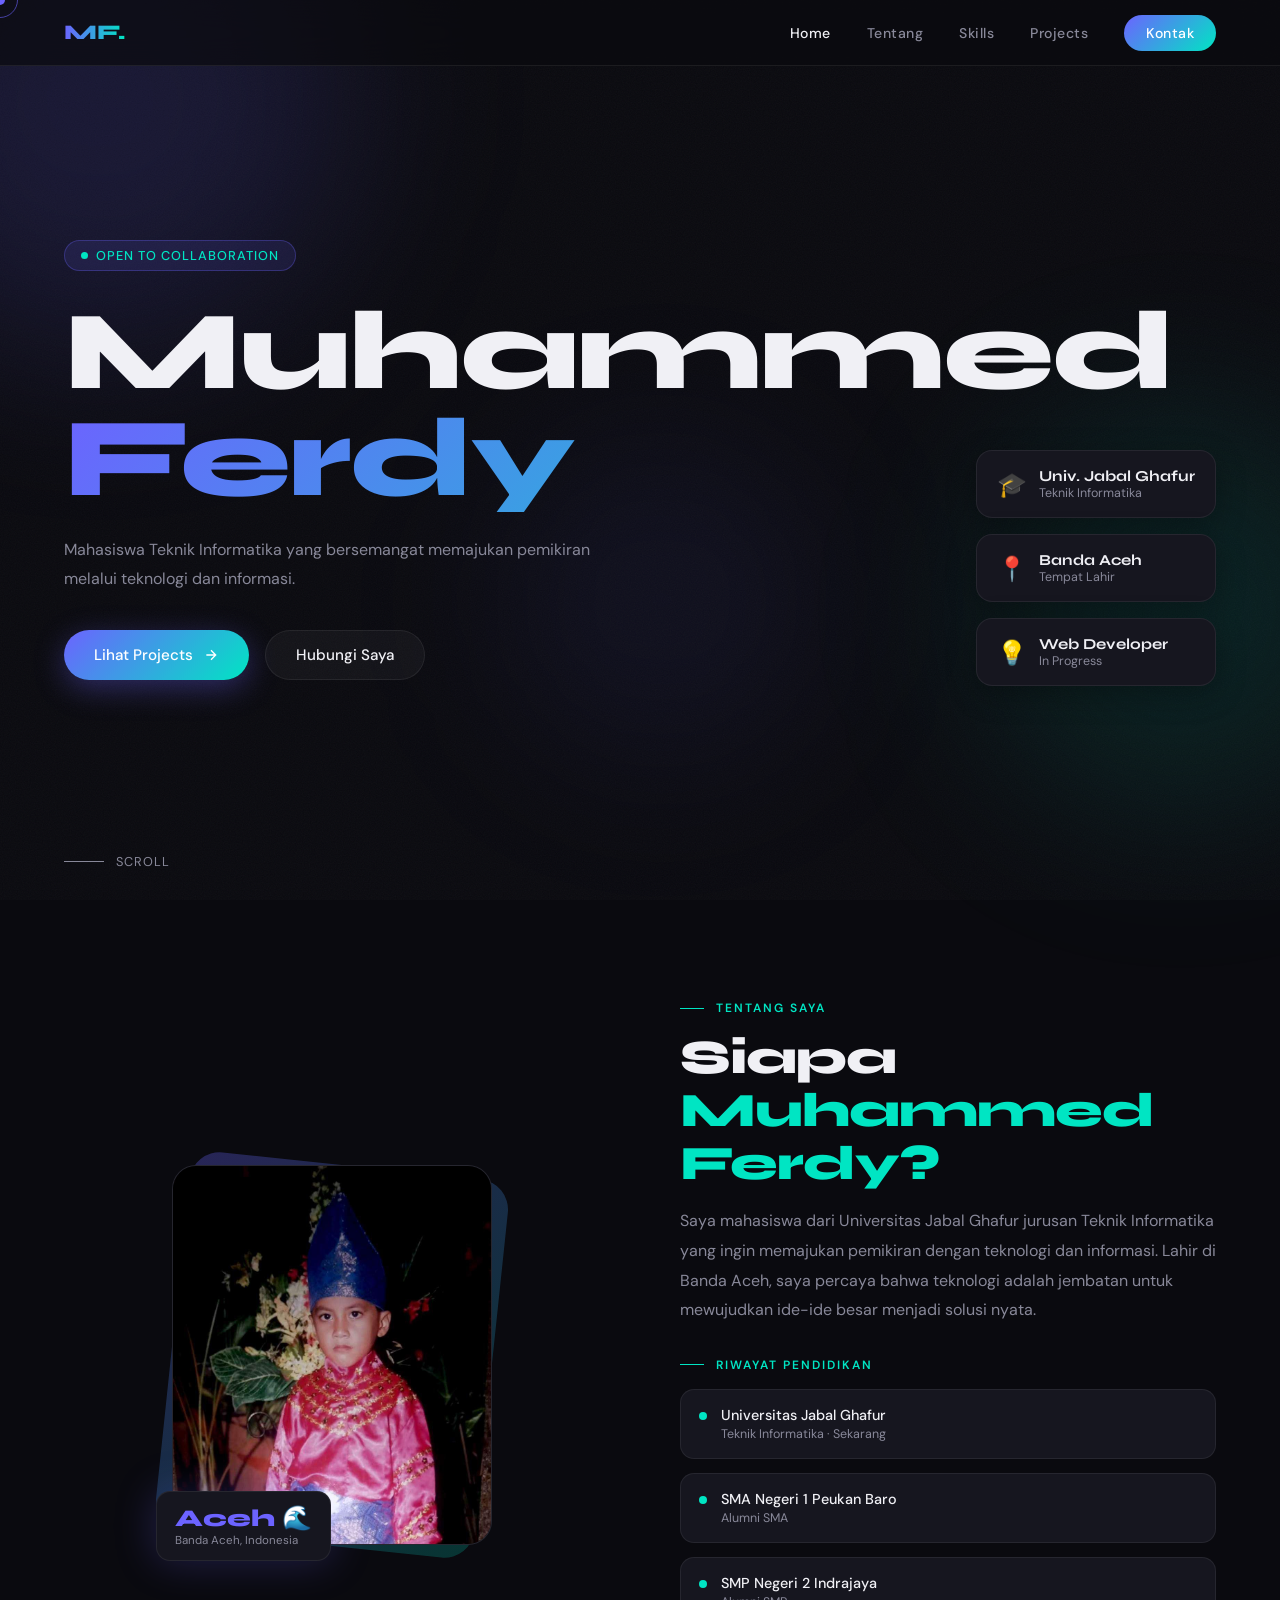
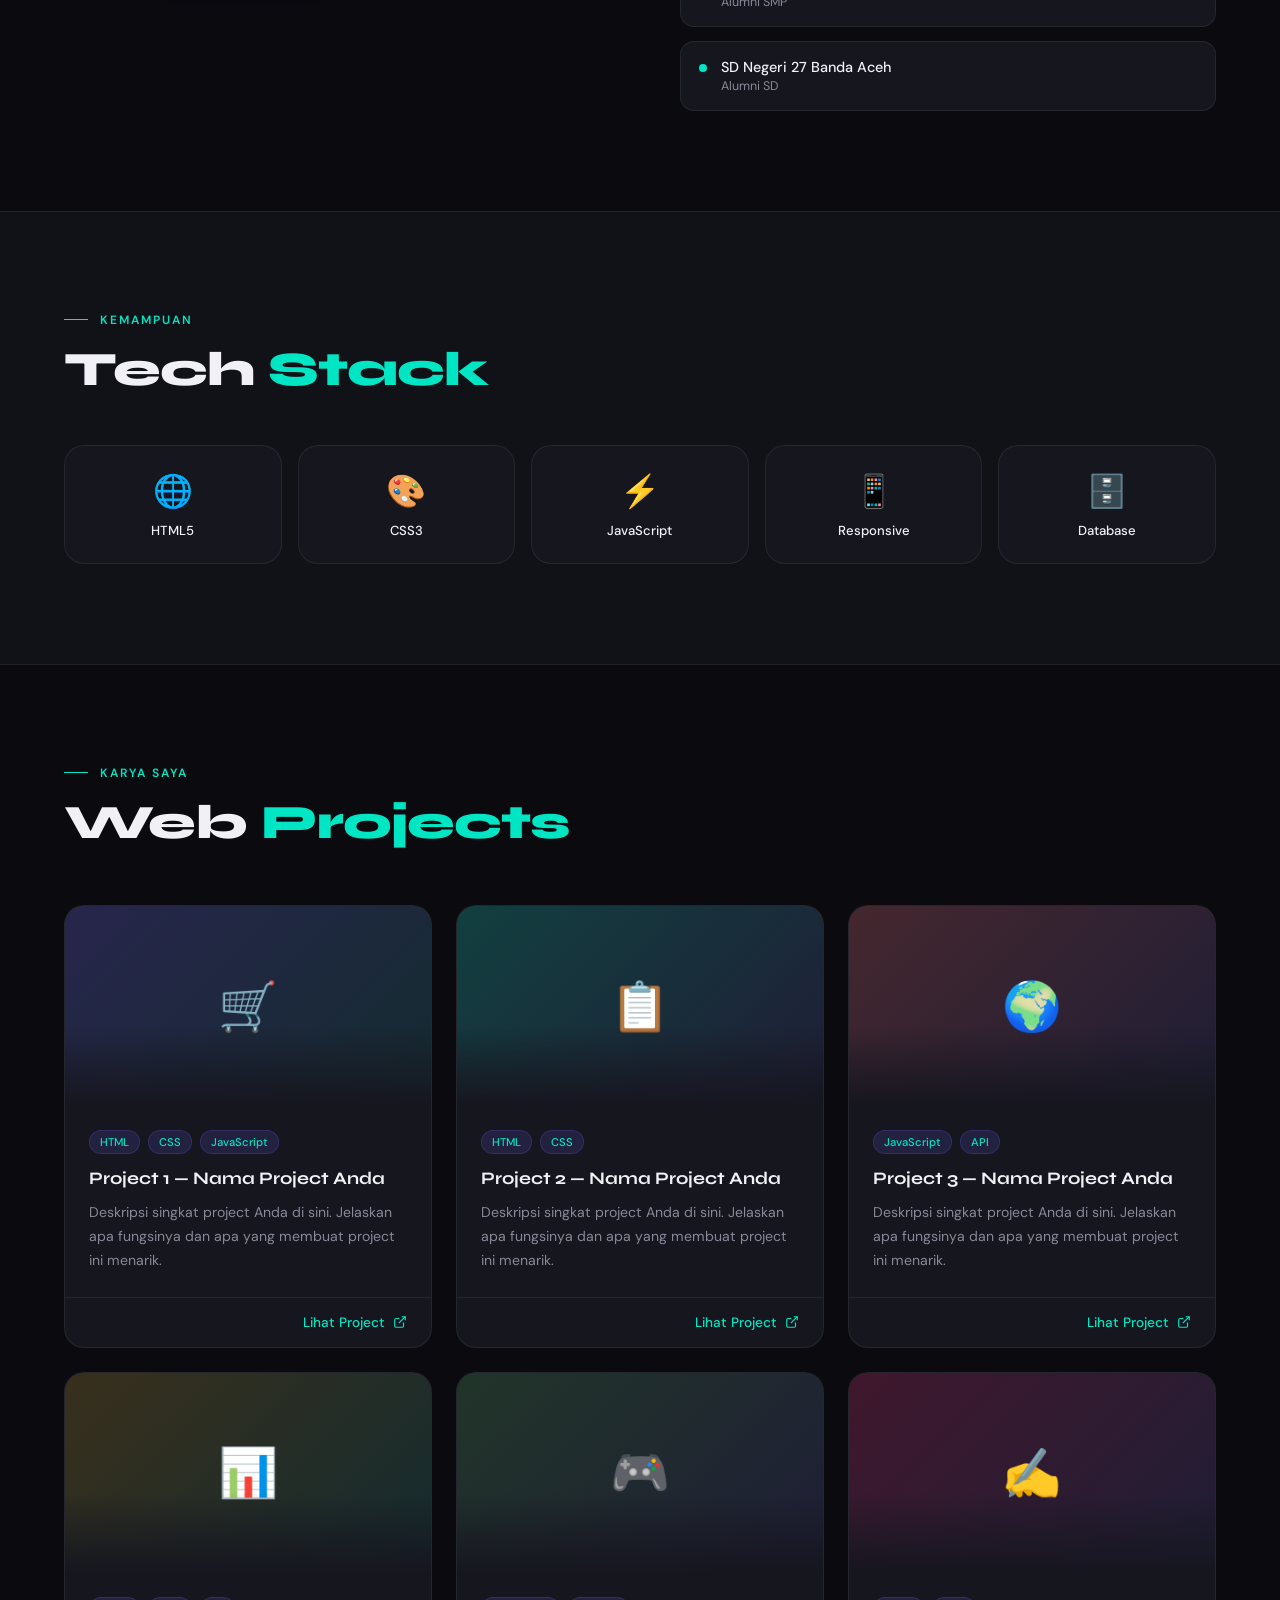
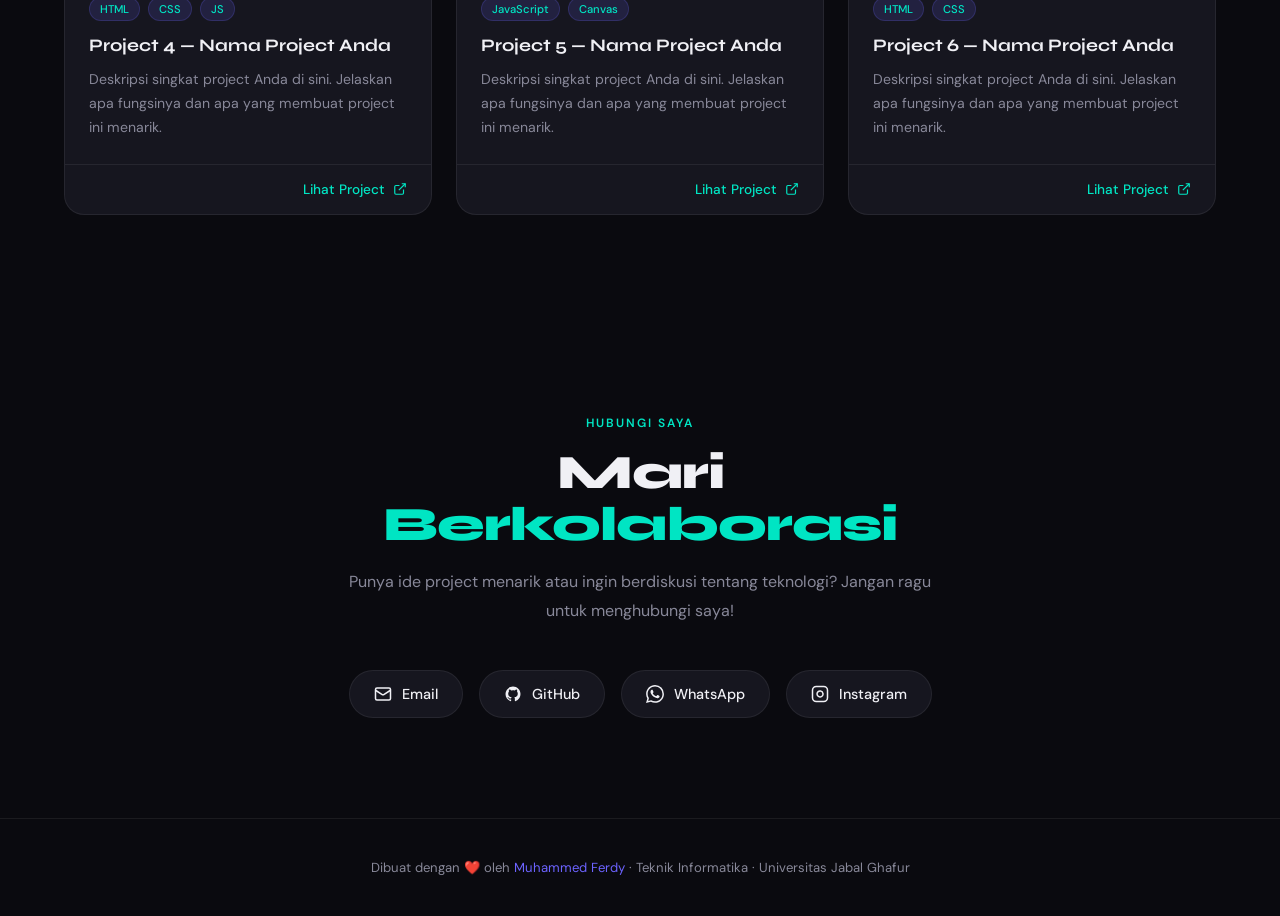
==== commit 1addf430: "Update print statement from 'Hello' to 'Goodbye'" ====
--- a/index.html
+++ b/index.html
@@ -2,7 +2,7 @@
 <html lang="id">
 <head>
   <meta charset="UTF-8" />
-  <meta name="viewport" content="width=device-width, initial-scale=1.0" />
+  <meta name="viewport" content="width=device-width, initial-scale=1.0, maximum-scale=1.0" />
   <title>Muhammed Ferdy — Portfolio</title>
   <link href="https://fonts.googleapis.com/css2?family=Syne:wght@400;600;700;800&family=DM+Sans:ital,wght@0,300;0,400;0,500;1,300&display=swap" rel="stylesheet" />
   <style>
@@ -20,7 +20,6 @@
     }
 
     *, *::before, *::after { box-sizing: border-box; margin: 0; padding: 0; }
-
     html { scroll-behavior: smooth; }
 
     body {
@@ -31,7 +30,7 @@
       cursor: none;
     }
 
-    /* ── Custom Cursor ── */
+    /* ── Custom Cursor (Desktop only) ── */
     #cursor {
       position: fixed; top: 0; left: 0; z-index: 9999;
       pointer-events: none;
@@ -52,8 +51,11 @@
       transition: transform .35s cubic-bezier(.25,.46,.45,.94), width .3s, height .3s, opacity .3s;
       opacity: 0.6;
     }
-    body.hovering #cursor .ring {
-      width: 56px; height: 56px; opacity: 1;
+    body.hovering #cursor .ring { width: 56px; height: 56px; opacity: 1; }
+
+    @media (hover: none) {
+      body { cursor: auto; }
+      #cursor { display: none; }
     }
 
     /* ── Noise Overlay ── */
@@ -123,7 +125,7 @@
 
     .hamburger {
       display: none; flex-direction: column; gap: 5px;
-      background: none; border: none; cursor: none; padding: 4px;
+      background: none; border: none; cursor: pointer; padding: 4px;
     }
     .hamburger span {
       display: block; width: 26px; height: 2px;
@@ -156,7 +158,7 @@
       position: relative; z-index: 1;
       min-height: 100vh;
       display: flex; flex-direction: column; justify-content: center;
-      padding: 120px 5% 80px;
+      padding: 100px 5% 80px;
       overflow: hidden;
     }
 
@@ -167,7 +169,7 @@
       color: var(--accent2);
       padding: 6px 16px; border-radius: 50px;
       font-size: .8rem; font-weight: 500; letter-spacing: 1px;
-      text-transform: uppercase; margin-bottom: 32px;
+      text-transform: uppercase; margin-bottom: 28px;
       width: fit-content;
       animation: fadeUp .6s forwards;
     }
@@ -175,30 +177,35 @@
       width: 7px; height: 7px; border-radius: 50%;
       background: var(--accent2);
       animation: pulse 2s infinite;
+      flex-shrink: 0;
     }
 
     .hero-name {
       font-family: 'Syne', sans-serif;
-      font-size: clamp(3rem, 8vw, 7rem);
+      font-size: clamp(2.8rem, 10vw, 7rem);
       font-weight: 800; line-height: .95;
       letter-spacing: -2px;
       opacity: 0;
       animation: fadeUp .6s .1s forwards;
+      /* KEY FIX: prevent overflow on mobile */
+      word-break: break-word;
+      overflow-wrap: break-word;
     }
     .hero-name .line { display: block; overflow: hidden; }
     .hero-name .accent-text {
       background: linear-gradient(135deg, var(--accent) 0%, var(--accent2) 100%);
       -webkit-background-clip: text; -webkit-text-fill-color: transparent;
+      background-clip: text;
     }
 
     .hero-sub {
-      margin-top: 28px; max-width: 540px;
-      font-size: 1.05rem; color: var(--muted); line-height: 1.8;
+      margin-top: 24px; max-width: 540px;
+      font-size: 1rem; color: var(--muted); line-height: 1.8;
       opacity: 0; animation: fadeUp .6s .2s forwards;
     }
 
     .hero-ctas {
-      display: flex; gap: 16px; margin-top: 44px; flex-wrap: wrap;
+      display: flex; gap: 16px; margin-top: 36px; flex-wrap: wrap;
       opacity: 0; animation: fadeUp .6s .3s forwards;
     }
 
@@ -225,7 +232,7 @@
     .btn-ghost:hover { border-color: var(--accent); background: rgba(108,99,255,.08); transform: translateY(-3px); }
 
     .hero-scroll {
-      position: absolute; bottom: 40px; left: 5%;
+      position: absolute; bottom: 30px; left: 5%;
       display: flex; align-items: center; gap: 12px;
       color: var(--muted); font-size: .8rem; letter-spacing: 1px;
       text-transform: uppercase;
@@ -274,7 +281,7 @@
     }
     .section-title {
       font-family: 'Syne', sans-serif;
-      font-size: clamp(2rem, 4vw, 3rem);
+      font-size: clamp(1.8rem, 4vw, 3rem);
       font-weight: 800; line-height: 1.1;
       letter-spacing: -1px; margin-bottom: 16px;
     }
@@ -306,11 +313,6 @@
       border: 1px solid var(--border);
       display: flex; align-items: center; justify-content: center;
     }
-
-    /* ====================================================
-       GANTI src="YOUR_PHOTO.jpg" DENGAN PATH FOTO ANDA
-       Contoh: src="foto.jpg" atau src="images/ferdy.png"
-       ==================================================== */
     .profile-img img {
       width: 100%; height: 100%;
       object-fit: cover; object-position: center top;
@@ -356,7 +358,7 @@
     #skills { background: var(--surface); border-top: 1px solid var(--border); border-bottom: 1px solid var(--border); }
     .skills-grid {
       display: grid;
-      grid-template-columns: repeat(auto-fit, minmax(140px, 1fr));
+      grid-template-columns: repeat(auto-fit, minmax(130px, 1fr));
       gap: 16px; margin-top: 48px;
     }
     .skill-card {
@@ -372,7 +374,7 @@
     /* ── Projects ── */
     #projects .projects-grid {
       display: grid;
-      grid-template-columns: repeat(auto-fill, minmax(320px, 1fr));
+      grid-template-columns: repeat(auto-fill, minmax(300px, 1fr));
       gap: 24px; margin-top: 56px;
     }
 
@@ -396,7 +398,6 @@
       content: ''; position: absolute; inset: 0;
       background: linear-gradient(to bottom, transparent 60%, var(--card));
     }
-    /* Warna berbeda tiap project */
     .project-card:nth-child(2) .project-thumb { background: linear-gradient(135deg, rgba(0,229,195,.2), rgba(108,99,255,.1)); }
     .project-card:nth-child(3) .project-thumb { background: linear-gradient(135deg, rgba(255,107,107,.2), rgba(108,99,255,.1)); }
     .project-card:nth-child(4) .project-thumb { background: linear-gradient(135deg, rgba(255,193,7,.15), rgba(0,229,195,.1)); }
@@ -411,7 +412,7 @@
       border: 1px solid rgba(108,99,255,.2); font-weight: 500;
     }
     .project-title {
-      font-family: 'Syne', sans-serif; font-weight: 700; font-size: 1.15rem;
+      font-family: 'Syne', sans-serif; font-weight: 700; font-size: 1.1rem;
       margin-bottom: 10px; line-height: 1.3;
     }
     .project-desc { font-size: .88rem; color: var(--muted); line-height: 1.7; flex: 1; }
@@ -421,11 +422,6 @@
       border-top: 1px solid var(--border);
       display: flex; justify-content: flex-end;
     }
-
-    /* ====================================================
-       HREF PROJECT: Ganti "#" dengan URL project Anda
-       Contoh: href="https://project1.netlify.app"
-       ==================================================== */
     .project-link {
       display: inline-flex; align-items: center; gap: 8px;
       color: var(--accent2); font-size: .85rem; font-weight: 500;
@@ -437,9 +433,7 @@
 
     /* ── Contact ── */
     #contact { text-align: center; }
-    #contact .contact-inner {
-      max-width: 620px; margin: 0 auto;
-    }
+    #contact .contact-inner { max-width: 620px; margin: 0 auto; }
     #contact .section-label { justify-content: center; }
     #contact .section-label::before { display: none; }
     .contact-desc {
@@ -492,23 +486,191 @@
     }
     .reveal.visible { opacity: 1; transform: none; }
 
-    /* ── Responsive ── */
+    /* ════════════════════════════════════════
+       RESPONSIVE FIXES — TABLET (≤1024px)
+       ════════════════════════════════════════ */
+    @media (max-width: 1024px) {
+      .hero-badge { display: none; }
+      #hero { padding: 100px 5% 80px; }
+      #about { grid-template-columns: 1fr 1fr; gap: 48px; }
+    }
+
+    /* ════════════════════════════════════════
+       RESPONSIVE FIXES — TABLET (≤900px)
+       ════════════════════════════════════════ */
     @media (max-width: 900px) {
-      #about { grid-template-columns: 1fr; gap: 60px; }
+      #about {
+        grid-template-columns: 1fr;
+        gap: 60px;
+        text-align: center;
+      }
       .profile-wrapper { order: -1; }
-      .hero-badge { display: none; }
-    }
-
+      .edu-item:hover { transform: none; }
+
+      .about-text .section-label,
+      .about-text .section-title,
+      .about-text .desc { text-align: left; }
+
+      .profile-frame { width: 280px; height: 340px; }
+      .profile-chip { left: 50%; transform: translateX(-50%); bottom: -20px; white-space: nowrap; }
+
+      .section-title { font-size: clamp(1.8rem, 5vw, 2.5rem); }
+    }
+
+    /* ════════════════════════════════════════
+       RESPONSIVE FIXES — MOBILE (≤768px)
+       ════════════════════════════════════════ */
     @media (max-width: 768px) {
       .nav-links { display: none; }
       .hamburger { display: flex; }
-      #hero { padding-top: 100px; }
-      .hero-ctas { flex-direction: column; width: fit-content; }
-    }
-
+
+      /* Hero — key fixes */
+      #hero {
+        padding: 90px 5% 70px;
+        min-height: 100svh; /* safe viewport height on mobile */
+        justify-content: center;
+      }
+
+      .hero-name {
+        font-size: clamp(2.6rem, 13vw, 4rem);
+        letter-spacing: -1px;
+        /* Prevent text from overflowing viewport */
+        max-width: 100%;
+        overflow: hidden;
+      }
+
+      .hero-sub {
+        font-size: .95rem;
+        max-width: 100%;
+      }
+
+      .hero-ctas {
+        flex-direction: column;
+        align-items: flex-start;
+        gap: 12px;
+      }
+
+      .btn-primary, .btn-ghost {
+        width: 100%;
+        max-width: 280px;
+        justify-content: center;
+        padding: 13px 24px;
+      }
+
+      .hero-scroll { bottom: 20px; }
+
+      /* Sections */
+      section { padding: 70px 5%; }
+
+      /* Skills */
+      .skills-grid {
+        grid-template-columns: repeat(3, 1fr);
+        gap: 12px;
+      }
+
+      /* Projects — single column on small tablets */
+      #projects .projects-grid {
+        grid-template-columns: 1fr;
+        gap: 20px;
+      }
+
+      /* Contact chips */
+      .contact-links {
+        flex-direction: column;
+        align-items: center;
+      }
+      .contact-chip {
+        width: 100%;
+        max-width: 300px;
+        justify-content: center;
+      }
+    }
+
+    /* ════════════════════════════════════════
+       RESPONSIVE FIXES — SMALL MOBILE (≤480px)
+       ════════════════════════════════════════ */
     @media (max-width: 480px) {
-      section { padding: 70px 4%; }
-      .profile-frame { width: 260px; height: 320px; }
+      section { padding: 60px 4%; }
+
+      nav { padding: 16px 4%; }
+      nav.scrolled { padding: 12px 4%; }
+
+      .hero-name {
+        font-size: clamp(2.4rem, 14vw, 3.2rem);
+        letter-spacing: -0.5px;
+      }
+
+      .hero-tag {
+        font-size: .72rem;
+        padding: 5px 12px;
+      }
+
+      .profile-frame { width: 240px; height: 290px; }
+      .profile-chip {
+        left: 50%;
+        transform: translateX(-50%);
+        bottom: -18px;
+      }
+
+      .skills-grid {
+        grid-template-columns: repeat(2, 1fr);
+        gap: 10px;
+      }
+      .skill-card { padding: 20px 12px; }
+      .skill-icon { font-size: 1.6rem; }
+
+      .section-title { letter-spacing: -0.5px; }
+
+      .contact-chip { padding: 12px 20px; font-size: .85rem; }
+
+      .mobile-nav a { font-size: 1.6rem; }
+
+      footer { padding: 30px 4%; font-size: .78rem; }
+    }
+
+    /* ════════════════════════════════════════
+       RESPONSIVE FIXES — VERY SMALL (≤380px)
+       ════════════════════════════════════════ */
+    @media (max-width: 380px) {
+      .hero-name {
+        font-size: clamp(2.2rem, 15vw, 2.8rem);
+      }
+      .btn-primary, .btn-ghost {
+        padding: 12px 20px;
+        font-size: .88rem;
+        max-width: 100%;
+      }
+      .hero-ctas { width: 100%; }
+    }
+
+    /* ════════════════════════════════════════
+       IPAD / TABLET LANDSCAPE (768–1024px)
+       ════════════════════════════════════════ */
+    @media (min-width: 769px) and (max-width: 1024px) {
+      .nav-links { gap: 24px; }
+      .nav-links a { font-size: .82rem; }
+
+      #hero { padding: 110px 5% 80px; }
+      .hero-name { font-size: clamp(3rem, 7vw, 5rem); }
+
+      #about {
+        grid-template-columns: 1fr 1fr;
+        gap: 48px;
+      }
+
+      #projects .projects-grid {
+        grid-template-columns: repeat(2, 1fr);
+      }
+
+      .skills-grid {
+        grid-template-columns: repeat(4, 1fr);
+      }
+
+      .contact-links {
+        flex-wrap: wrap;
+        justify-content: center;
+        gap: 12px;
+      }
     }
   </style>
 </head>
@@ -575,7 +737,7 @@
       Scroll
     </div>
 
-    <!-- Floating Info Badges -->
+    <!-- Floating Info Badges (desktop only) -->
     <div class="hero-badge">
       <div class="badge-item">
         <div class="badge-icon">🎓</div>
@@ -603,25 +765,17 @@
 
   <!-- ══ ABOUT ══ -->
   <section id="about">
-    <!-- Foto Profil -->
     <div class="profile-wrapper reveal">
       <div class="profile-frame">
         <div class="profile-bg"></div>
         <div class="profile-img">
-          <!--
-            ================================================
-            SISIPKAN FOTO ANDA DI SINI:
-            Ganti "YOUR_PHOTO.jpg" dengan nama file foto Anda
-            Contoh: src="ferdy.jpg" atau src="images/foto.png"
-            ================================================
-          -->
           <img src="ferdy1.jpeg" alt="Muhammed Ferdy"
                onerror="this.style.display='none'; this.nextElementSibling.style.display='flex';" />
           <div class="profile-placeholder" style="display:none;">
             <svg width="60" height="60" viewBox="0 0 24 24" fill="none" stroke="currentColor" stroke-width="1">
               <circle cx="12" cy="8" r="4"/><path d="M4 20c0-4 3.6-7 8-7s8 3 8 7"/>
             </svg>
-            <span>Ganti <code>YOUR_PHOTO.jpg</code><br/>dengan foto Anda</span>
+            <span>Ganti <code>ferdy1.jpeg</code><br/>dengan foto Anda</span>
           </div>
         </div>
         <div class="profile-chip">
@@ -631,7 +785,6 @@
       </div>
     </div>
 
-    <!-- Bio & Riwayat -->
     <div class="about-text reveal">
       <div class="section-label">Tentang Saya</div>
       <h2 class="section-title">Siapa<br/><span style="color:var(--accent2)">Muhammed Ferdy?</span></h2>
@@ -696,12 +849,6 @@
     </div>
     <div class="projects-grid">
 
-      <!-- ============================================
-           PROJECT 1 — GANTI HREF DAN KONTEN
-           href="#"  → ganti dengan URL project Anda
-           emoji     → ganti sesuai tema project
-           Tags      → teknologi yang digunakan
-           ============================================ -->
       <div class="project-card reveal">
         <div class="project-thumb">🛒</div>
         <div class="project-body">
@@ -721,7 +868,6 @@
         </div>
       </div>
 
-      <!-- PROJECT 2 -->
       <div class="project-card reveal">
         <div class="project-thumb">📋</div>
         <div class="project-body">
@@ -740,7 +886,6 @@
         </div>
       </div>
 
-      <!-- PROJECT 3 -->
       <div class="project-card reveal">
         <div class="project-thumb">🌍</div>
         <div class="project-body">
@@ -759,7 +904,6 @@
         </div>
       </div>
 
-      <!-- PROJECT 4 -->
       <div class="project-card reveal">
         <div class="project-thumb">📊</div>
         <div class="project-body">
@@ -779,7 +923,6 @@
         </div>
       </div>
 
-      <!-- PROJECT 5 -->
       <div class="project-card reveal">
         <div class="project-thumb">🎮</div>
         <div class="project-body">
@@ -798,7 +941,6 @@
         </div>
       </div>
 
-      <!-- PROJECT 6 -->
       <div class="project-card reveal">
         <div class="project-thumb">✍️</div>
         <div class="project-body">
@@ -829,7 +971,6 @@
         Punya ide project menarik atau ingin berdiskusi tentang teknologi? Jangan ragu untuk menghubungi saya!
       </p>
       <div class="contact-links reveal">
-        <!-- GANTI href dengan link email/sosmed Anda -->
         <a href="mailto:ferdimuhammed777@gmail.com" class="contact-chip">
           <svg width="18" height="18" viewBox="0 0 24 24" fill="none" stroke="currentColor" stroke-width="2"><rect x="2" y="4" width="20" height="16" rx="2"/><path d="m22 7-8.97 5.7a1.94 1.94 0 01-2.06 0L2 7"/></svg>
           Email
@@ -856,29 +997,32 @@
   </footer>
 
   <script>
-    // ── Custom Cursor ──
-    const cursor = document.getElementById('cursor');
-    const dot = cursor.querySelector('.dot');
-    const ring = cursor.querySelector('.ring');
-    let mx = 0, my = 0, rx = 0, ry = 0;
-
-    document.addEventListener('mousemove', e => {
-      mx = e.clientX; my = e.clientY;
-      dot.style.left = mx + 'px'; dot.style.top = my + 'px';
-    });
-
-    function animateRing() {
-      rx += (mx - rx) * 0.12;
-      ry += (my - ry) * 0.12;
-      ring.style.left = rx + 'px'; ring.style.top = ry + 'px';
-      requestAnimationFrame(animateRing);
-    }
-    animateRing();
-
-    document.querySelectorAll('a, button, .skill-card, .project-card, .edu-item, .badge-item').forEach(el => {
-      el.addEventListener('mouseenter', () => document.body.classList.add('hovering'));
-      el.addEventListener('mouseleave', () => document.body.classList.remove('hovering'));
-    });
+    // ── Custom Cursor (Desktop only) ──
+    const isTouchDevice = window.matchMedia('(hover: none)').matches;
+    if (!isTouchDevice) {
+      const cursor = document.getElementById('cursor');
+      const dot = cursor.querySelector('.dot');
+      const ring = cursor.querySelector('.ring');
+      let mx = 0, my = 0, rx = 0, ry = 0;
+
+      document.addEventListener('mousemove', e => {
+        mx = e.clientX; my = e.clientY;
+        dot.style.left = mx + 'px'; dot.style.top = my + 'px';
+      });
+
+      function animateRing() {
+        rx += (mx - rx) * 0.12;
+        ry += (my - ry) * 0.12;
+        ring.style.left = rx + 'px'; ring.style.top = ry + 'px';
+        requestAnimationFrame(animateRing);
+      }
+      animateRing();
+
+      document.querySelectorAll('a, button, .skill-card, .project-card, .edu-item, .badge-item').forEach(el => {
+        el.addEventListener('mouseenter', () => document.body.classList.add('hovering'));
+        el.addEventListener('mouseleave', () => document.body.classList.remove('hovering'));
+      });
+    }
 
     // ── Navbar Scroll ──
     const navbar = document.getElementById('navbar');
@@ -936,4 +1080,4 @@
     });
   </script>
 </body>
-</html>+</html>
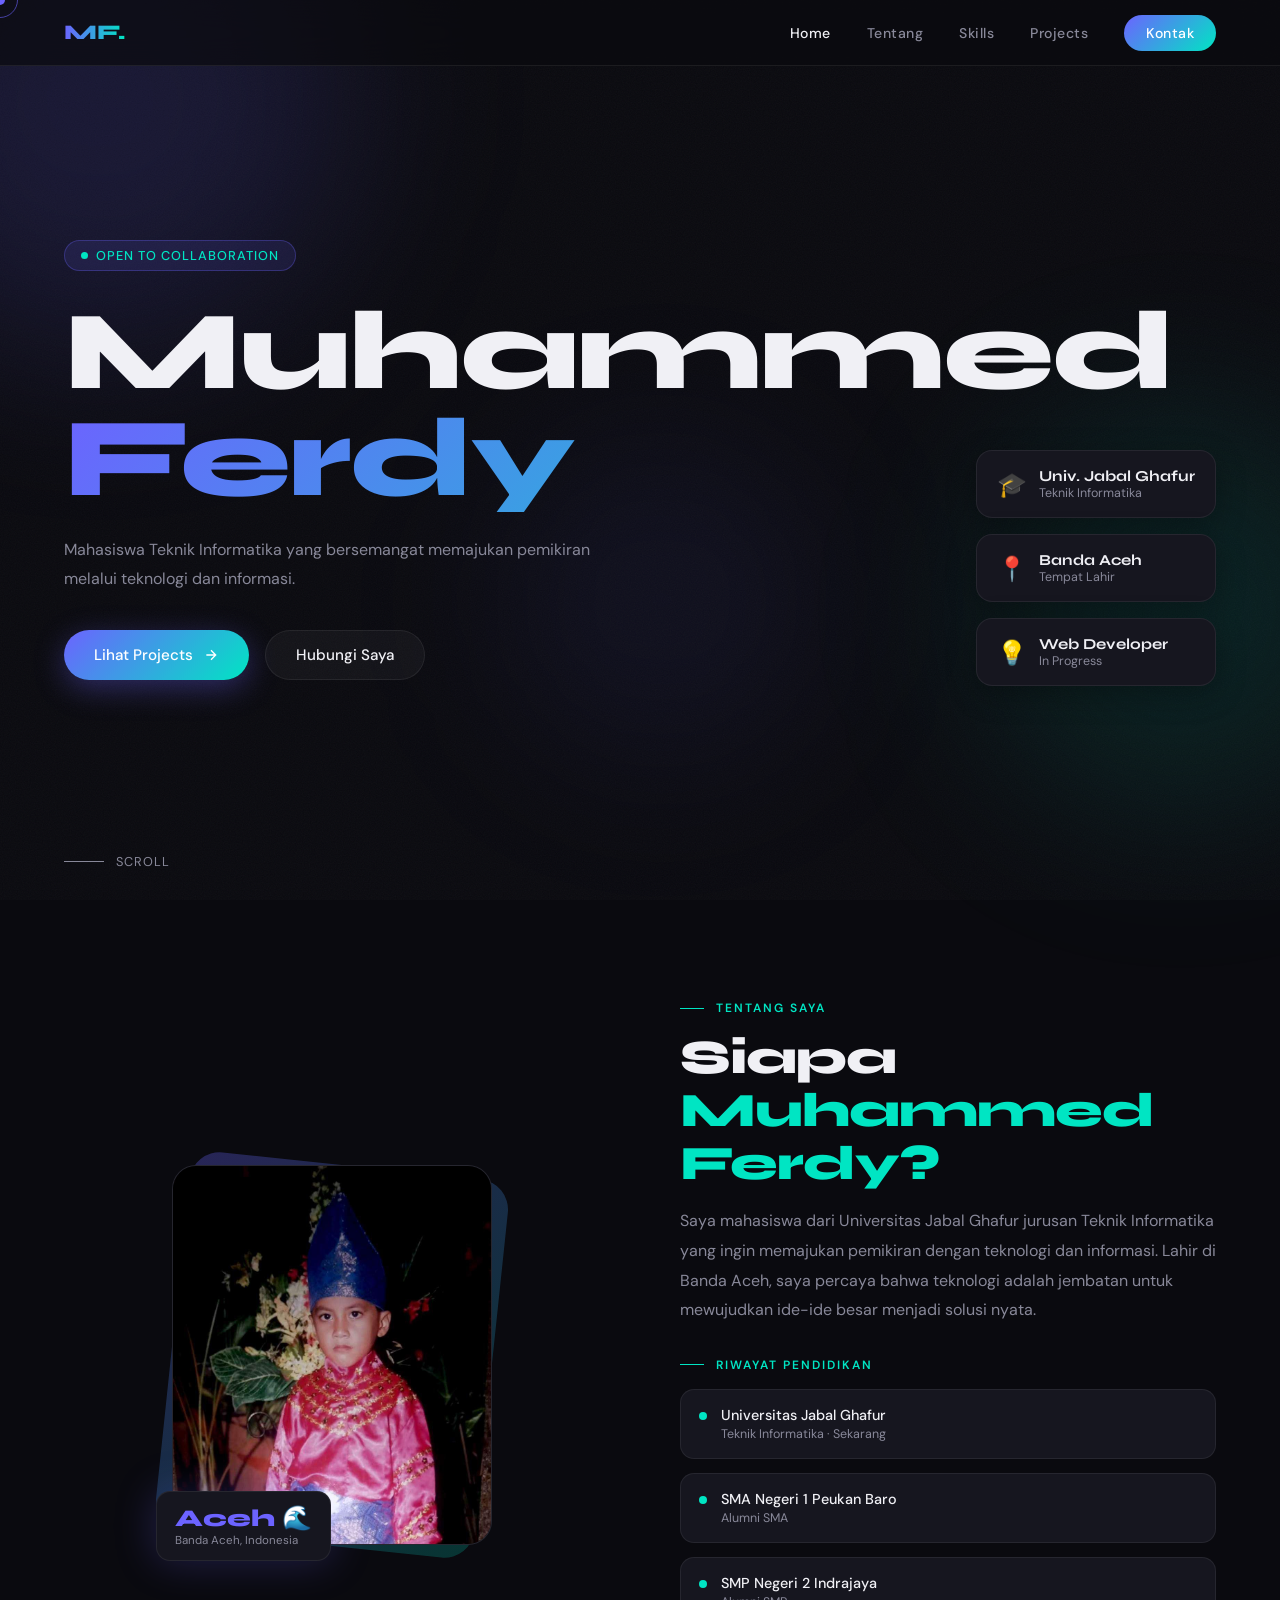
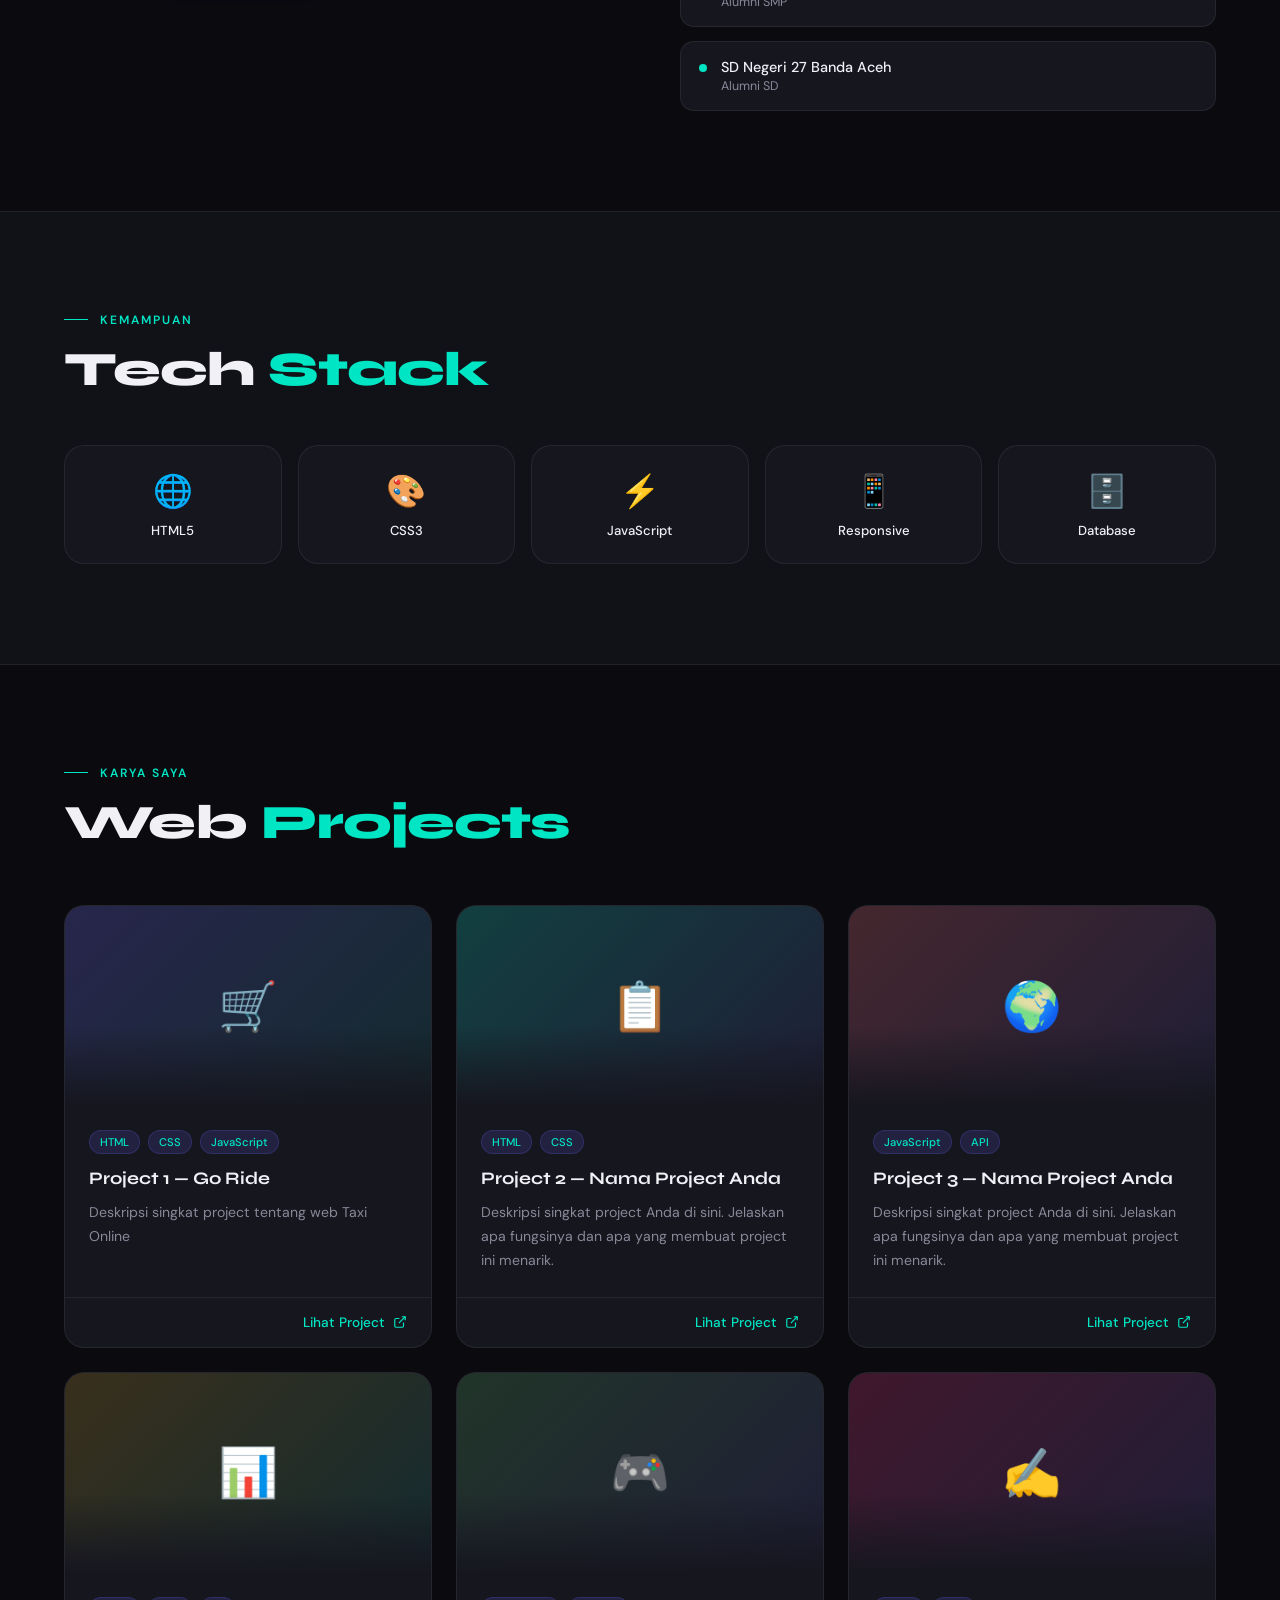
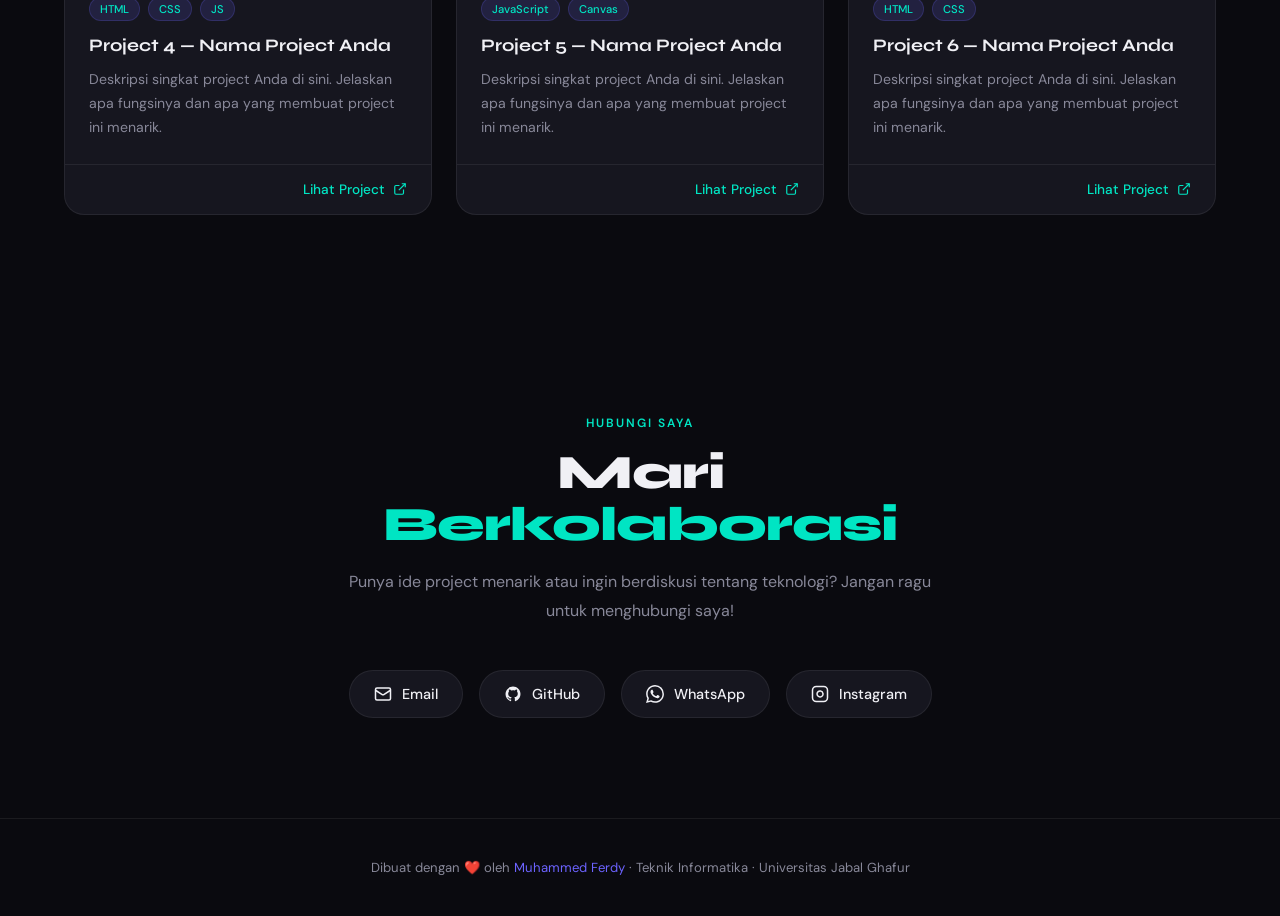
==== commit c1728450: "Update print statement from 'Hello' to 'Goodbye'" ====
--- a/index.html
+++ b/index.html
@@ -1,1083 +1,1797 @@
-<!DOCTYPE html>
+<!doctype html>
 <html lang="id">
-<head>
-  <meta charset="UTF-8" />
-  <meta name="viewport" content="width=device-width, initial-scale=1.0, maximum-scale=1.0" />
-  <title>Muhammed Ferdy — Portfolio</title>
-  <link href="https://fonts.googleapis.com/css2?family=Syne:wght@400;600;700;800&family=DM+Sans:ital,wght@0,300;0,400;0,500;1,300&display=swap" rel="stylesheet" />
-  <style>
-    :root {
-      --bg: #0a0a0f;
-      --surface: #111118;
-      --card: #16161f;
-      --border: rgba(255,255,255,0.07);
-      --accent: #6c63ff;
-      --accent2: #00e5c3;
-      --text: #f0f0f5;
-      --muted: #888899;
-      --radius: 20px;
-      --glow: 0 0 40px rgba(108,99,255,0.25);
-    }
-
-    *, *::before, *::after { box-sizing: border-box; margin: 0; padding: 0; }
-    html { scroll-behavior: smooth; }
-
-    body {
-      font-family: 'DM Sans', sans-serif;
-      background: var(--bg);
-      color: var(--text);
-      overflow-x: hidden;
-      cursor: none;
-    }
-
-    /* ── Custom Cursor (Desktop only) ── */
-    #cursor {
-      position: fixed; top: 0; left: 0; z-index: 9999;
-      pointer-events: none;
-    }
-    #cursor .dot {
-      width: 10px; height: 10px;
-      background: var(--accent);
-      border-radius: 50%;
-      transform: translate(-50%,-50%);
-      transition: transform .1s;
-    }
-    #cursor .ring {
-      position: absolute; top: 0; left: 0;
-      width: 36px; height: 36px;
-      border: 1.5px solid var(--accent);
-      border-radius: 50%;
-      transform: translate(-50%,-50%);
-      transition: transform .35s cubic-bezier(.25,.46,.45,.94), width .3s, height .3s, opacity .3s;
-      opacity: 0.6;
-    }
-    body.hovering #cursor .ring { width: 56px; height: 56px; opacity: 1; }
-
-    @media (hover: none) {
-      body { cursor: auto; }
-      #cursor { display: none; }
-    }
-
-    /* ── Noise Overlay ── */
-    body::before {
-      content: '';
-      position: fixed; inset: 0; z-index: 0;
-      background-image: url("data:image/svg+xml,%3Csvg viewBox='0 0 200 200' xmlns='http://www.w3.org/2000/svg'%3E%3Cfilter id='n'%3E%3CfeTurbulence type='fractalNoise' baseFrequency='0.85' numOctaves='4' stitchTiles='stitch'/%3E%3C/filter%3E%3Crect width='100%25' height='100%25' filter='url(%23n)' opacity='0.04'/%3E%3C/svg%3E");
-      background-size: 200px;
-      pointer-events: none;
-    }
-
-    /* ── Gradient Orbs ── */
-    .orb {
-      position: fixed; border-radius: 50%; filter: blur(90px);
-      pointer-events: none; z-index: 0;
-    }
-    .orb-1 { width: 500px; height: 500px; background: rgba(108,99,255,.15); top: -150px; left: -150px; }
-    .orb-2 { width: 400px; height: 400px; background: rgba(0,229,195,.1); bottom: 10%; right: -100px; }
-    .orb-3 { width: 300px; height: 300px; background: rgba(108,99,255,.08); top: 50%; left: 40%; }
-
-    /* ── Nav ── */
-    nav {
-      position: fixed; top: 0; left: 0; right: 0; z-index: 100;
-      display: flex; align-items: center; justify-content: space-between;
-      padding: 20px 5%;
-      backdrop-filter: blur(20px);
-      background: rgba(10,10,15,.7);
-      border-bottom: 1px solid var(--border);
-      transition: padding .3s;
-    }
-    nav.scrolled { padding: 14px 5%; }
-
-    .nav-logo {
-      font-family: 'Syne', sans-serif;
-      font-weight: 800; font-size: 1.3rem;
-      background: linear-gradient(90deg, var(--accent), var(--accent2));
-      -webkit-background-clip: text; -webkit-text-fill-color: transparent;
-      letter-spacing: -0.5px;
-    }
-
-    .nav-links {
-      display: flex; gap: 36px; list-style: none;
-    }
-    .nav-links a {
-      color: var(--muted); text-decoration: none;
-      font-size: .88rem; font-weight: 500; letter-spacing: .5px;
-      transition: color .2s;
-      position: relative;
-    }
-    .nav-links a::after {
-      content: ''; position: absolute; bottom: -4px; left: 0;
-      width: 0; height: 1.5px; background: var(--accent2);
-      transition: width .3s;
-    }
-    .nav-links a:hover { color: var(--text); }
-    .nav-links a:hover::after { width: 100%; }
-
-    .nav-cta {
-      background: linear-gradient(135deg, var(--accent), var(--accent2));
-      color: #fff !important;
-      padding: 9px 22px; border-radius: 50px;
-      font-weight: 500 !important;
-      transition: opacity .2s, transform .2s !important;
-    }
-    .nav-cta:hover { opacity: .85; transform: translateY(-1px); }
-    .nav-cta::after { display: none !important; }
-
-    .hamburger {
-      display: none; flex-direction: column; gap: 5px;
-      background: none; border: none; cursor: pointer; padding: 4px;
-    }
-    .hamburger span {
-      display: block; width: 26px; height: 2px;
-      background: var(--text); border-radius: 2px;
-      transition: transform .3s, opacity .3s;
-    }
-
-    /* ── Mobile Nav ── */
-    .mobile-nav {
-      display: none; position: fixed; inset: 0; z-index: 99;
-      background: rgba(10,10,15,.97);
-      backdrop-filter: blur(30px);
-      flex-direction: column; align-items: center; justify-content: center;
-      gap: 32px;
-    }
-    .mobile-nav.open { display: flex; }
-    .mobile-nav a {
-      font-family: 'Syne', sans-serif; font-size: 2rem; font-weight: 700;
-      color: var(--text); text-decoration: none;
-      opacity: 0; transform: translateY(20px);
-      animation: fadeUp .4s forwards;
-    }
-    .mobile-nav a:nth-child(2) { animation-delay: .05s; }
-    .mobile-nav a:nth-child(3) { animation-delay: .1s; }
-    .mobile-nav a:nth-child(4) { animation-delay: .15s; }
-    .mobile-nav a:nth-child(5) { animation-delay: .2s; }
-
-    /* ── Hero ── */
-    #hero {
-      position: relative; z-index: 1;
-      min-height: 100vh;
-      display: flex; flex-direction: column; justify-content: center;
-      padding: 100px 5% 80px;
-      overflow: hidden;
-    }
-
-    .hero-tag {
-      display: inline-flex; align-items: center; gap: 8px;
-      background: rgba(108,99,255,.12);
-      border: 1px solid rgba(108,99,255,.3);
-      color: var(--accent2);
-      padding: 6px 16px; border-radius: 50px;
-      font-size: .8rem; font-weight: 500; letter-spacing: 1px;
-      text-transform: uppercase; margin-bottom: 28px;
-      width: fit-content;
-      animation: fadeUp .6s forwards;
-    }
-    .hero-tag .dot-live {
-      width: 7px; height: 7px; border-radius: 50%;
-      background: var(--accent2);
-      animation: pulse 2s infinite;
-      flex-shrink: 0;
-    }
-
-    .hero-name {
-      font-family: 'Syne', sans-serif;
-      font-size: clamp(2.8rem, 10vw, 7rem);
-      font-weight: 800; line-height: .95;
-      letter-spacing: -2px;
-      opacity: 0;
-      animation: fadeUp .6s .1s forwards;
-      /* KEY FIX: prevent overflow on mobile */
-      word-break: break-word;
-      overflow-wrap: break-word;
-    }
-    .hero-name .line { display: block; overflow: hidden; }
-    .hero-name .accent-text {
-      background: linear-gradient(135deg, var(--accent) 0%, var(--accent2) 100%);
-      -webkit-background-clip: text; -webkit-text-fill-color: transparent;
-      background-clip: text;
-    }
-
-    .hero-sub {
-      margin-top: 24px; max-width: 540px;
-      font-size: 1rem; color: var(--muted); line-height: 1.8;
-      opacity: 0; animation: fadeUp .6s .2s forwards;
-    }
-
-    .hero-ctas {
-      display: flex; gap: 16px; margin-top: 36px; flex-wrap: wrap;
-      opacity: 0; animation: fadeUp .6s .3s forwards;
-    }
-
-    .btn-primary {
-      display: inline-flex; align-items: center; gap: 10px;
-      background: linear-gradient(135deg, var(--accent), var(--accent2));
-      color: #fff; text-decoration: none;
-      padding: 14px 30px; border-radius: 50px;
-      font-weight: 500; font-size: .95rem;
-      transition: transform .2s, box-shadow .2s;
-      box-shadow: 0 8px 30px rgba(108,99,255,.35);
-    }
-    .btn-primary:hover { transform: translateY(-3px); box-shadow: 0 14px 40px rgba(108,99,255,.45); }
-
-    .btn-ghost {
-      display: inline-flex; align-items: center; gap: 10px;
-      color: var(--text); text-decoration: none;
-      padding: 14px 30px; border-radius: 50px;
-      border: 1px solid var(--border);
-      font-weight: 500; font-size: .95rem;
-      background: rgba(255,255,255,.04);
-      transition: border-color .2s, background .2s, transform .2s;
-    }
-    .btn-ghost:hover { border-color: var(--accent); background: rgba(108,99,255,.08); transform: translateY(-3px); }
-
-    .hero-scroll {
-      position: absolute; bottom: 30px; left: 5%;
-      display: flex; align-items: center; gap: 12px;
-      color: var(--muted); font-size: .8rem; letter-spacing: 1px;
-      text-transform: uppercase;
-      opacity: 0; animation: fadeUp .6s .5s forwards;
-    }
-    .scroll-line {
-      width: 40px; height: 1px; background: var(--muted);
-      position: relative; overflow: hidden;
-    }
-    .scroll-line::after {
-      content: ''; position: absolute; top: 0; left: -100%;
-      width: 100%; height: 100%; background: var(--accent2);
-      animation: scrollAnim 2s infinite;
-    }
-
-    /* ── Floating Badges ── */
-    .hero-badge {
-      position: absolute; right: 5%;
-      display: flex; flex-direction: column; gap: 16px;
-      top: 50%; transform: translateY(-50%);
-      opacity: 0; animation: fadeLeft .6s .4s forwards;
-    }
-    .badge-item {
-      background: var(--card); border: 1px solid var(--border);
-      border-radius: 16px; padding: 16px 20px;
-      display: flex; align-items: center; gap: 12px;
-      min-width: 200px;
-      box-shadow: 0 8px 30px rgba(0,0,0,.3);
-      transition: transform .3s, box-shadow .3s;
-    }
-    .badge-item:hover { transform: translateX(-6px); box-shadow: var(--glow); }
-    .badge-icon { font-size: 1.5rem; }
-    .badge-label { font-size: .78rem; color: var(--muted); }
-    .badge-val { font-family: 'Syne', sans-serif; font-weight: 700; font-size: .95rem; }
-
-    /* ── Section Base ── */
-    section { position: relative; z-index: 1; padding: 100px 5%; }
-    .section-label {
-      display: flex; align-items: center; gap: 12px;
-      color: var(--accent2); font-size: .75rem;
-      text-transform: uppercase; letter-spacing: 2px; font-weight: 600;
-      margin-bottom: 16px;
-    }
-    .section-label::before {
-      content: ''; width: 24px; height: 1px; background: var(--accent2);
-    }
-    .section-title {
-      font-family: 'Syne', sans-serif;
-      font-size: clamp(1.8rem, 4vw, 3rem);
-      font-weight: 800; line-height: 1.1;
-      letter-spacing: -1px; margin-bottom: 16px;
-    }
-
-    /* ── About ── */
-    #about {
-      display: grid;
-      grid-template-columns: 1fr 1fr;
-      gap: 80px; align-items: center;
-    }
-
-    .profile-wrapper {
-      position: relative;
-      display: flex; justify-content: center;
-    }
-    .profile-frame {
-      position: relative; width: 320px; height: 380px;
-    }
-    .profile-bg {
-      position: absolute; inset: 0;
-      border-radius: 30px;
-      background: linear-gradient(135deg, rgba(108,99,255,.3), rgba(0,229,195,.2));
-      transform: rotate(6deg);
-    }
-    .profile-img {
-      position: absolute; inset: 0;
-      border-radius: 24px; overflow: hidden;
-      background: var(--card);
-      border: 1px solid var(--border);
-      display: flex; align-items: center; justify-content: center;
-    }
-    .profile-img img {
-      width: 100%; height: 100%;
-      object-fit: cover; object-position: center top;
-      display: block;
-    }
-    .profile-placeholder {
-      display: flex; flex-direction: column; align-items: center; gap: 12px;
-      color: var(--muted); font-size: .85rem; text-align: center; padding: 20px;
-    }
-    .profile-placeholder svg { opacity: .4; }
-
-    .profile-chip {
-      position: absolute; bottom: -16px; left: -16px;
-      background: var(--card); border: 1px solid var(--border);
-      border-radius: 14px; padding: 12px 18px;
-      box-shadow: var(--glow);
-    }
-    .chip-val { font-family: 'Syne', sans-serif; font-weight: 800; font-size: 1.5rem; color: var(--accent); }
-    .chip-label { font-size: .72rem; color: var(--muted); }
-
-    .about-text .desc {
-      font-size: 1rem; color: var(--muted); line-height: 1.85;
-      margin-bottom: 32px;
-    }
-
-    .edu-list { display: flex; flex-direction: column; gap: 14px; }
-    .edu-item {
-      display: flex; align-items: flex-start; gap: 14px;
-      padding: 16px 18px;
-      background: var(--card); border: 1px solid var(--border);
-      border-radius: 14px;
-      transition: border-color .25s, transform .25s;
-    }
-    .edu-item:hover { border-color: var(--accent); transform: translateX(4px); }
-    .edu-dot {
-      width: 8px; height: 8px; border-radius: 50%;
-      background: var(--accent2); margin-top: 6px; flex-shrink: 0;
-    }
-    .edu-name { font-weight: 500; font-size: .9rem; }
-    .edu-year { font-size: .78rem; color: var(--muted); margin-top: 2px; }
-
-    /* ── Skills ── */
-    #skills { background: var(--surface); border-top: 1px solid var(--border); border-bottom: 1px solid var(--border); }
-    .skills-grid {
-      display: grid;
-      grid-template-columns: repeat(auto-fit, minmax(130px, 1fr));
-      gap: 16px; margin-top: 48px;
-    }
-    .skill-card {
-      background: var(--card); border: 1px solid var(--border);
-      border-radius: var(--radius); padding: 24px 20px;
-      text-align: center;
-      transition: border-color .25s, transform .25s, box-shadow .25s;
-    }
-    .skill-card:hover { border-color: var(--accent); transform: translateY(-4px); box-shadow: var(--glow); }
-    .skill-icon { font-size: 2rem; margin-bottom: 10px; }
-    .skill-name { font-size: .82rem; font-weight: 500; }
-
-    /* ── Projects ── */
-    #projects .projects-grid {
-      display: grid;
-      grid-template-columns: repeat(auto-fill, minmax(300px, 1fr));
-      gap: 24px; margin-top: 56px;
-    }
-
-    .project-card {
-      background: var(--card);
-      border: 1px solid var(--border);
-      border-radius: var(--radius);
-      overflow: hidden;
-      transition: border-color .3s, transform .3s, box-shadow .3s;
-      display: flex; flex-direction: column;
-    }
-    .project-card:hover { border-color: var(--accent); transform: translateY(-6px); box-shadow: var(--glow); }
-
-    .project-thumb {
-      height: 200px;
-      background: linear-gradient(135deg, rgba(108,99,255,.2), rgba(0,229,195,.1));
-      display: flex; align-items: center; justify-content: center;
-      font-size: 3rem; position: relative; overflow: hidden;
-    }
-    .project-thumb::after {
-      content: ''; position: absolute; inset: 0;
-      background: linear-gradient(to bottom, transparent 60%, var(--card));
-    }
-    .project-card:nth-child(2) .project-thumb { background: linear-gradient(135deg, rgba(0,229,195,.2), rgba(108,99,255,.1)); }
-    .project-card:nth-child(3) .project-thumb { background: linear-gradient(135deg, rgba(255,107,107,.2), rgba(108,99,255,.1)); }
-    .project-card:nth-child(4) .project-thumb { background: linear-gradient(135deg, rgba(255,193,7,.15), rgba(0,229,195,.1)); }
-    .project-card:nth-child(5) .project-thumb { background: linear-gradient(135deg, rgba(76,175,80,.2), rgba(108,99,255,.1)); }
-    .project-card:nth-child(6) .project-thumb { background: linear-gradient(135deg, rgba(233,30,99,.2), rgba(108,99,255,.1)); }
-
-    .project-body { padding: 24px; flex: 1; display: flex; flex-direction: column; }
-    .project-tags { display: flex; gap: 8px; flex-wrap: wrap; margin-bottom: 14px; }
-    .tag {
-      font-size: .7rem; padding: 4px 10px; border-radius: 50px;
-      background: rgba(108,99,255,.15); color: var(--accent2);
-      border: 1px solid rgba(108,99,255,.2); font-weight: 500;
-    }
-    .project-title {
-      font-family: 'Syne', sans-serif; font-weight: 700; font-size: 1.1rem;
-      margin-bottom: 10px; line-height: 1.3;
-    }
-    .project-desc { font-size: .88rem; color: var(--muted); line-height: 1.7; flex: 1; }
-
-    .project-footer {
-      padding: 16px 24px;
-      border-top: 1px solid var(--border);
-      display: flex; justify-content: flex-end;
-    }
-    .project-link {
-      display: inline-flex; align-items: center; gap: 8px;
-      color: var(--accent2); font-size: .85rem; font-weight: 500;
-      text-decoration: none; transition: gap .2s, opacity .2s;
-    }
-    .project-link:hover { gap: 12px; opacity: .8; }
-    .project-link svg { transition: transform .2s; }
-    .project-link:hover svg { transform: translate(2px, -2px); }
-
-    /* ── Contact ── */
-    #contact { text-align: center; }
-    #contact .contact-inner { max-width: 620px; margin: 0 auto; }
-    #contact .section-label { justify-content: center; }
-    #contact .section-label::before { display: none; }
-    .contact-desc {
-      color: var(--muted); font-size: 1rem; line-height: 1.8;
-      margin-bottom: 44px;
-    }
-    .contact-links {
-      display: flex; gap: 16px; justify-content: center; flex-wrap: wrap;
-    }
-    .contact-chip {
-      display: inline-flex; align-items: center; gap: 10px;
-      background: var(--card); border: 1px solid var(--border);
-      color: var(--text); text-decoration: none;
-      padding: 14px 24px; border-radius: 50px;
-      font-size: .9rem; font-weight: 500;
-      transition: border-color .2s, transform .2s, box-shadow .2s;
-    }
-    .contact-chip:hover { border-color: var(--accent); transform: translateY(-3px); box-shadow: var(--glow); }
-
-    /* ── Footer ── */
-    footer {
-      position: relative; z-index: 1;
-      text-align: center; padding: 40px 5%;
-      border-top: 1px solid var(--border);
-      color: var(--muted); font-size: .82rem;
-    }
-    footer span { color: var(--accent); }
-
-    /* ── Animations ── */
-    @keyframes fadeUp {
-      from { opacity: 0; transform: translateY(30px); }
-      to { opacity: 1; transform: translateY(0); }
-    }
-    @keyframes fadeLeft {
-      from { opacity: 0; transform: translateX(40px); }
-      to { opacity: 1; transform: translateX(0); }
-    }
-    @keyframes pulse {
-      0%,100% { opacity: 1; transform: scale(1); }
-      50% { opacity: .5; transform: scale(1.4); }
-    }
-    @keyframes scrollAnim {
-      0% { left: -100%; }
-      100% { left: 100%; }
-    }
-
-    .reveal {
-      opacity: 0; transform: translateY(40px);
-      transition: opacity .7s cubic-bezier(.25,.46,.45,.94), transform .7s cubic-bezier(.25,.46,.45,.94);
-    }
-    .reveal.visible { opacity: 1; transform: none; }
-
-    /* ════════════════════════════════════════
-       RESPONSIVE FIXES — TABLET (≤1024px)
-       ════════════════════════════════════════ */
-    @media (max-width: 1024px) {
-      .hero-badge { display: none; }
-      #hero { padding: 100px 5% 80px; }
-      #about { grid-template-columns: 1fr 1fr; gap: 48px; }
-    }
-
-    /* ════════════════════════════════════════
-       RESPONSIVE FIXES — TABLET (≤900px)
-       ════════════════════════════════════════ */
-    @media (max-width: 900px) {
-      #about {
-        grid-template-columns: 1fr;
-        gap: 60px;
-        text-align: center;
-      }
-      .profile-wrapper { order: -1; }
-      .edu-item:hover { transform: none; }
-
-      .about-text .section-label,
-      .about-text .section-title,
-      .about-text .desc { text-align: left; }
-
-      .profile-frame { width: 280px; height: 340px; }
-      .profile-chip { left: 50%; transform: translateX(-50%); bottom: -20px; white-space: nowrap; }
-
-      .section-title { font-size: clamp(1.8rem, 5vw, 2.5rem); }
-    }
-
-    /* ════════════════════════════════════════
-       RESPONSIVE FIXES — MOBILE (≤768px)
-       ════════════════════════════════════════ */
-    @media (max-width: 768px) {
-      .nav-links { display: none; }
-      .hamburger { display: flex; }
-
-      /* Hero — key fixes */
-      #hero {
-        padding: 90px 5% 70px;
-        min-height: 100svh; /* safe viewport height on mobile */
-        justify-content: center;
-      }
-
-      .hero-name {
-        font-size: clamp(2.6rem, 13vw, 4rem);
-        letter-spacing: -1px;
-        /* Prevent text from overflowing viewport */
-        max-width: 100%;
-        overflow: hidden;
-      }
-
-      .hero-sub {
-        font-size: .95rem;
-        max-width: 100%;
-      }
-
-      .hero-ctas {
+  <head>
+    <meta charset="UTF-8" />
+    <meta
+      name="viewport"
+      content="width=device-width, initial-scale=1.0, maximum-scale=1.0"
+    />
+    <title>Muhammed Ferdy — Portfolio</title>
+    <link
+      href="https://fonts.googleapis.com/css2?family=Syne:wght@400;600;700;800&family=DM+Sans:ital,wght@0,300;0,400;0,500;1,300&display=swap"
+      rel="stylesheet"
+    />
+    <style>
+      :root {
+        --bg: #0a0a0f;
+        --surface: #111118;
+        --card: #16161f;
+        --border: rgba(255, 255, 255, 0.07);
+        --accent: #6c63ff;
+        --accent2: #00e5c3;
+        --text: #f0f0f5;
+        --muted: #888899;
+        --radius: 20px;
+        --glow: 0 0 40px rgba(108, 99, 255, 0.25);
+      }
+
+      *,
+      *::before,
+      *::after {
+        box-sizing: border-box;
+        margin: 0;
+        padding: 0;
+      }
+      html {
+        scroll-behavior: smooth;
+      }
+
+      body {
+        font-family: "DM Sans", sans-serif;
+        background: var(--bg);
+        color: var(--text);
+        overflow-x: hidden;
+        cursor: none;
+      }
+
+      /* ── Custom Cursor (Desktop only) ── */
+      #cursor {
+        position: fixed;
+        top: 0;
+        left: 0;
+        z-index: 9999;
+        pointer-events: none;
+      }
+      #cursor .dot {
+        width: 10px;
+        height: 10px;
+        background: var(--accent);
+        border-radius: 50%;
+        transform: translate(-50%, -50%);
+        transition: transform 0.1s;
+      }
+      #cursor .ring {
+        position: absolute;
+        top: 0;
+        left: 0;
+        width: 36px;
+        height: 36px;
+        border: 1.5px solid var(--accent);
+        border-radius: 50%;
+        transform: translate(-50%, -50%);
+        transition:
+          transform 0.35s cubic-bezier(0.25, 0.46, 0.45, 0.94),
+          width 0.3s,
+          height 0.3s,
+          opacity 0.3s;
+        opacity: 0.6;
+      }
+      body.hovering #cursor .ring {
+        width: 56px;
+        height: 56px;
+        opacity: 1;
+      }
+
+      @media (hover: none) {
+        body {
+          cursor: auto;
+        }
+        #cursor {
+          display: none;
+        }
+      }
+
+      /* ── Noise Overlay ── */
+      body::before {
+        content: "";
+        position: fixed;
+        inset: 0;
+        z-index: 0;
+        background-image: url("data:image/svg+xml,%3Csvg viewBox='0 0 200 200' xmlns='http://www.w3.org/2000/svg'%3E%3Cfilter id='n'%3E%3CfeTurbulence type='fractalNoise' baseFrequency='0.85' numOctaves='4' stitchTiles='stitch'/%3E%3C/filter%3E%3Crect width='100%25' height='100%25' filter='url(%23n)' opacity='0.04'/%3E%3C/svg%3E");
+        background-size: 200px;
+        pointer-events: none;
+      }
+
+      /* ── Gradient Orbs ── */
+      .orb {
+        position: fixed;
+        border-radius: 50%;
+        filter: blur(90px);
+        pointer-events: none;
+        z-index: 0;
+      }
+      .orb-1 {
+        width: 500px;
+        height: 500px;
+        background: rgba(108, 99, 255, 0.15);
+        top: -150px;
+        left: -150px;
+      }
+      .orb-2 {
+        width: 400px;
+        height: 400px;
+        background: rgba(0, 229, 195, 0.1);
+        bottom: 10%;
+        right: -100px;
+      }
+      .orb-3 {
+        width: 300px;
+        height: 300px;
+        background: rgba(108, 99, 255, 0.08);
+        top: 50%;
+        left: 40%;
+      }
+
+      /* ── Nav ── */
+      nav {
+        position: fixed;
+        top: 0;
+        left: 0;
+        right: 0;
+        z-index: 100;
+        display: flex;
+        align-items: center;
+        justify-content: space-between;
+        padding: 20px 5%;
+        backdrop-filter: blur(20px);
+        background: rgba(10, 10, 15, 0.7);
+        border-bottom: 1px solid var(--border);
+        transition: padding 0.3s;
+      }
+      nav.scrolled {
+        padding: 14px 5%;
+      }
+
+      .nav-logo {
+        font-family: "Syne", sans-serif;
+        font-weight: 800;
+        font-size: 1.3rem;
+        background: linear-gradient(90deg, var(--accent), var(--accent2));
+        -webkit-background-clip: text;
+        -webkit-text-fill-color: transparent;
+        letter-spacing: -0.5px;
+      }
+
+      .nav-links {
+        display: flex;
+        gap: 36px;
+        list-style: none;
+      }
+      .nav-links a {
+        color: var(--muted);
+        text-decoration: none;
+        font-size: 0.88rem;
+        font-weight: 500;
+        letter-spacing: 0.5px;
+        transition: color 0.2s;
+        position: relative;
+      }
+      .nav-links a::after {
+        content: "";
+        position: absolute;
+        bottom: -4px;
+        left: 0;
+        width: 0;
+        height: 1.5px;
+        background: var(--accent2);
+        transition: width 0.3s;
+      }
+      .nav-links a:hover {
+        color: var(--text);
+      }
+      .nav-links a:hover::after {
+        width: 100%;
+      }
+
+      .nav-cta {
+        background: linear-gradient(135deg, var(--accent), var(--accent2));
+        color: #fff !important;
+        padding: 9px 22px;
+        border-radius: 50px;
+        font-weight: 500 !important;
+        transition:
+          opacity 0.2s,
+          transform 0.2s !important;
+      }
+      .nav-cta:hover {
+        opacity: 0.85;
+        transform: translateY(-1px);
+      }
+      .nav-cta::after {
+        display: none !important;
+      }
+
+      .hamburger {
+        display: none;
         flex-direction: column;
-        align-items: flex-start;
-        gap: 12px;
-      }
-
-      .btn-primary, .btn-ghost {
-        width: 100%;
-        max-width: 280px;
-        justify-content: center;
-        padding: 13px 24px;
-      }
-
-      .hero-scroll { bottom: 20px; }
-
-      /* Sections */
-      section { padding: 70px 5%; }
-
-      /* Skills */
-      .skills-grid {
-        grid-template-columns: repeat(3, 1fr);
-        gap: 12px;
-      }
-
-      /* Projects — single column on small tablets */
-      #projects .projects-grid {
-        grid-template-columns: 1fr;
-        gap: 20px;
-      }
-
-      /* Contact chips */
-      .contact-links {
+        gap: 5px;
+        background: none;
+        border: none;
+        cursor: pointer;
+        padding: 4px;
+      }
+      .hamburger span {
+        display: block;
+        width: 26px;
+        height: 2px;
+        background: var(--text);
+        border-radius: 2px;
+        transition:
+          transform 0.3s,
+          opacity 0.3s;
+      }
+
+      /* ── Mobile Nav ── */
+      .mobile-nav {
+        display: none;
+        position: fixed;
+        inset: 0;
+        z-index: 99;
+        background: rgba(10, 10, 15, 0.97);
+        backdrop-filter: blur(30px);
         flex-direction: column;
         align-items: center;
+        justify-content: center;
+        gap: 32px;
+      }
+      .mobile-nav.open {
+        display: flex;
+      }
+      .mobile-nav a {
+        font-family: "Syne", sans-serif;
+        font-size: 2rem;
+        font-weight: 700;
+        color: var(--text);
+        text-decoration: none;
+        opacity: 0;
+        transform: translateY(20px);
+        animation: fadeUp 0.4s forwards;
+      }
+      .mobile-nav a:nth-child(2) {
+        animation-delay: 0.05s;
+      }
+      .mobile-nav a:nth-child(3) {
+        animation-delay: 0.1s;
+      }
+      .mobile-nav a:nth-child(4) {
+        animation-delay: 0.15s;
+      }
+      .mobile-nav a:nth-child(5) {
+        animation-delay: 0.2s;
+      }
+
+      /* ── Hero ── */
+      #hero {
+        position: relative;
+        z-index: 1;
+        min-height: 100vh;
+        min-height: 100dvh;
+        display: flex;
+        flex-direction: column;
+        justify-content: center;
+        padding: 100px 5% 80px;
+        overflow: hidden;
+      }
+
+      .hero-tag {
+        display: inline-flex;
+        align-items: center;
+        gap: 8px;
+        background: rgba(108, 99, 255, 0.12);
+        border: 1px solid rgba(108, 99, 255, 0.3);
+        color: var(--accent2);
+        padding: 6px 16px;
+        border-radius: 50px;
+        font-size: 0.8rem;
+        font-weight: 500;
+        letter-spacing: 1px;
+        text-transform: uppercase;
+        margin-bottom: 28px;
+        width: fit-content;
+        animation: fadeUp 0.6s forwards;
+      }
+      .hero-tag .dot-live {
+        width: 7px;
+        height: 7px;
+        border-radius: 50%;
+        background: var(--accent2);
+        animation: pulse 2s infinite;
+        flex-shrink: 0;
+      }
+
+      /* ─── KEY FIX: Hero name ─── */
+      .hero-name {
+        font-family: "Syne", sans-serif;
+        font-weight: 800;
+        line-height: 0.95;
+        letter-spacing: -2px;
+        opacity: 0;
+        animation: fadeUp 0.6s 0.1s forwards;
+        /* Fluid font: scales from 2.6rem (mobile) to 7rem (desktop) */
+        font-size: clamp(2.6rem, 9vw, 7rem);
+        /* Never overflow the container */
+        max-width: 100%;
+        word-break: keep-all; /* don't break mid-word */
+        overflow-wrap: normal; /* rely on container width, not forced wrap */
+      }
+      .hero-name .line {
+        display: block;
+        white-space: nowrap; /* ← keeps each line on ONE row */
+      }
+      .hero-name .accent-text {
+        background: linear-gradient(
+          135deg,
+          var(--accent) 0%,
+          var(--accent2) 100%
+        );
+        -webkit-background-clip: text;
+        -webkit-text-fill-color: transparent;
+        background-clip: text;
+      }
+
+      .hero-sub {
+        margin-top: 24px;
+        max-width: 540px;
+        font-size: 1rem;
+        color: var(--muted);
+        line-height: 1.8;
+        opacity: 0;
+        animation: fadeUp 0.6s 0.2s forwards;
+      }
+
+      .hero-ctas {
+        display: flex;
+        gap: 16px;
+        margin-top: 36px;
+        flex-wrap: wrap;
+        opacity: 0;
+        animation: fadeUp 0.6s 0.3s forwards;
+      }
+
+      .btn-primary {
+        display: inline-flex;
+        align-items: center;
+        gap: 10px;
+        background: linear-gradient(135deg, var(--accent), var(--accent2));
+        color: #fff;
+        text-decoration: none;
+        padding: 14px 30px;
+        border-radius: 50px;
+        font-weight: 500;
+        font-size: 0.95rem;
+        transition:
+          transform 0.2s,
+          box-shadow 0.2s;
+        box-shadow: 0 8px 30px rgba(108, 99, 255, 0.35);
+      }
+      .btn-primary:hover {
+        transform: translateY(-3px);
+        box-shadow: 0 14px 40px rgba(108, 99, 255, 0.45);
+      }
+
+      .btn-ghost {
+        display: inline-flex;
+        align-items: center;
+        gap: 10px;
+        color: var(--text);
+        text-decoration: none;
+        padding: 14px 30px;
+        border-radius: 50px;
+        border: 1px solid var(--border);
+        font-weight: 500;
+        font-size: 0.95rem;
+        background: rgba(255, 255, 255, 0.04);
+        transition:
+          border-color 0.2s,
+          background 0.2s,
+          transform 0.2s;
+      }
+      .btn-ghost:hover {
+        border-color: var(--accent);
+        background: rgba(108, 99, 255, 0.08);
+        transform: translateY(-3px);
+      }
+
+      .hero-scroll {
+        position: absolute;
+        bottom: 30px;
+        left: 5%;
+        display: flex;
+        align-items: center;
+        gap: 12px;
+        color: var(--muted);
+        font-size: 0.8rem;
+        letter-spacing: 1px;
+        text-transform: uppercase;
+        opacity: 0;
+        animation: fadeUp 0.6s 0.5s forwards;
+      }
+      .scroll-line {
+        width: 40px;
+        height: 1px;
+        background: var(--muted);
+        position: relative;
+        overflow: hidden;
+      }
+      .scroll-line::after {
+        content: "";
+        position: absolute;
+        top: 0;
+        left: -100%;
+        width: 100%;
+        height: 100%;
+        background: var(--accent2);
+        animation: scrollAnim 2s infinite;
+      }
+
+      /* ── Floating Badges ── */
+      .hero-badge {
+        position: absolute;
+        right: 5%;
+        display: flex;
+        flex-direction: column;
+        gap: 16px;
+        top: 50%;
+        transform: translateY(-50%);
+        opacity: 0;
+        animation: fadeLeft 0.6s 0.4s forwards;
+      }
+      .badge-item {
+        background: var(--card);
+        border: 1px solid var(--border);
+        border-radius: 16px;
+        padding: 16px 20px;
+        display: flex;
+        align-items: center;
+        gap: 12px;
+        min-width: 200px;
+        box-shadow: 0 8px 30px rgba(0, 0, 0, 0.3);
+        transition:
+          transform 0.3s,
+          box-shadow 0.3s;
+      }
+      .badge-item:hover {
+        transform: translateX(-6px);
+        box-shadow: var(--glow);
+      }
+      .badge-icon {
+        font-size: 1.5rem;
+      }
+      .badge-label {
+        font-size: 0.78rem;
+        color: var(--muted);
+      }
+      .badge-val {
+        font-family: "Syne", sans-serif;
+        font-weight: 700;
+        font-size: 0.95rem;
+      }
+
+      /* ── Section Base ── */
+      section {
+        position: relative;
+        z-index: 1;
+        padding: 100px 5%;
+      }
+      .section-label {
+        display: flex;
+        align-items: center;
+        gap: 12px;
+        color: var(--accent2);
+        font-size: 0.75rem;
+        text-transform: uppercase;
+        letter-spacing: 2px;
+        font-weight: 600;
+        margin-bottom: 16px;
+      }
+      .section-label::before {
+        content: "";
+        width: 24px;
+        height: 1px;
+        background: var(--accent2);
+      }
+      .section-title {
+        font-family: "Syne", sans-serif;
+        font-size: clamp(1.8rem, 4vw, 3rem);
+        font-weight: 800;
+        line-height: 1.1;
+        letter-spacing: -1px;
+        margin-bottom: 16px;
+      }
+
+      /* ── About ── */
+      #about {
+        display: grid;
+        grid-template-columns: 1fr 1fr;
+        gap: 80px;
+        align-items: center;
+      }
+
+      .profile-wrapper {
+        position: relative;
+        display: flex;
+        justify-content: center;
+      }
+      .profile-frame {
+        position: relative;
+        width: 320px;
+        height: 380px;
+      }
+      .profile-bg {
+        position: absolute;
+        inset: 0;
+        border-radius: 30px;
+        background: linear-gradient(
+          135deg,
+          rgba(108, 99, 255, 0.3),
+          rgba(0, 229, 195, 0.2)
+        );
+        transform: rotate(6deg);
+      }
+      .profile-img {
+        position: absolute;
+        inset: 0;
+        border-radius: 24px;
+        overflow: hidden;
+        background: var(--card);
+        border: 1px solid var(--border);
+        display: flex;
+        align-items: center;
+        justify-content: center;
+      }
+      .profile-img img {
+        width: 100%;
+        height: 100%;
+        object-fit: cover;
+        object-position: center top;
+        display: block;
+      }
+      .profile-placeholder {
+        display: flex;
+        flex-direction: column;
+        align-items: center;
+        gap: 12px;
+        color: var(--muted);
+        font-size: 0.85rem;
+        text-align: center;
+        padding: 20px;
+      }
+      .profile-placeholder svg {
+        opacity: 0.4;
+      }
+
+      .profile-chip {
+        position: absolute;
+        bottom: -16px;
+        left: -16px;
+        background: var(--card);
+        border: 1px solid var(--border);
+        border-radius: 14px;
+        padding: 12px 18px;
+        box-shadow: var(--glow);
+      }
+      .chip-val {
+        font-family: "Syne", sans-serif;
+        font-weight: 800;
+        font-size: 1.5rem;
+        color: var(--accent);
+      }
+      .chip-label {
+        font-size: 0.72rem;
+        color: var(--muted);
+      }
+
+      .about-text .desc {
+        font-size: 1rem;
+        color: var(--muted);
+        line-height: 1.85;
+        margin-bottom: 32px;
+      }
+
+      .edu-list {
+        display: flex;
+        flex-direction: column;
+        gap: 14px;
+      }
+      .edu-item {
+        display: flex;
+        align-items: flex-start;
+        gap: 14px;
+        padding: 16px 18px;
+        background: var(--card);
+        border: 1px solid var(--border);
+        border-radius: 14px;
+        transition:
+          border-color 0.25s,
+          transform 0.25s;
+      }
+      .edu-item:hover {
+        border-color: var(--accent);
+        transform: translateX(4px);
+      }
+      .edu-dot {
+        width: 8px;
+        height: 8px;
+        border-radius: 50%;
+        background: var(--accent2);
+        margin-top: 6px;
+        flex-shrink: 0;
+      }
+      .edu-name {
+        font-weight: 500;
+        font-size: 0.9rem;
+      }
+      .edu-year {
+        font-size: 0.78rem;
+        color: var(--muted);
+        margin-top: 2px;
+      }
+
+      /* ── Skills ── */
+      #skills {
+        background: var(--surface);
+        border-top: 1px solid var(--border);
+        border-bottom: 1px solid var(--border);
+      }
+      .skills-grid {
+        display: grid;
+        grid-template-columns: repeat(auto-fit, minmax(130px, 1fr));
+        gap: 16px;
+        margin-top: 48px;
+      }
+      .skill-card {
+        background: var(--card);
+        border: 1px solid var(--border);
+        border-radius: var(--radius);
+        padding: 24px 20px;
+        text-align: center;
+        transition:
+          border-color 0.25s,
+          transform 0.25s,
+          box-shadow 0.25s;
+      }
+      .skill-card:hover {
+        border-color: var(--accent);
+        transform: translateY(-4px);
+        box-shadow: var(--glow);
+      }
+      .skill-icon {
+        font-size: 2rem;
+        margin-bottom: 10px;
+      }
+      .skill-name {
+        font-size: 0.82rem;
+        font-weight: 500;
+      }
+
+      /* ── Projects ── */
+      #projects .projects-grid {
+        display: grid;
+        grid-template-columns: repeat(auto-fill, minmax(300px, 1fr));
+        gap: 24px;
+        margin-top: 56px;
+      }
+
+      .project-card {
+        background: var(--card);
+        border: 1px solid var(--border);
+        border-radius: var(--radius);
+        overflow: hidden;
+        transition:
+          border-color 0.3s,
+          transform 0.3s,
+          box-shadow 0.3s;
+        display: flex;
+        flex-direction: column;
+      }
+      .project-card:hover {
+        border-color: var(--accent);
+        transform: translateY(-6px);
+        box-shadow: var(--glow);
+      }
+
+      .project-thumb {
+        height: 200px;
+        background: linear-gradient(
+          135deg,
+          rgba(108, 99, 255, 0.2),
+          rgba(0, 229, 195, 0.1)
+        );
+        display: flex;
+        align-items: center;
+        justify-content: center;
+        font-size: 3rem;
+        position: relative;
+        overflow: hidden;
+      }
+      .project-thumb::after {
+        content: "";
+        position: absolute;
+        inset: 0;
+        background: linear-gradient(to bottom, transparent 60%, var(--card));
+      }
+      .project-card:nth-child(2) .project-thumb {
+        background: linear-gradient(
+          135deg,
+          rgba(0, 229, 195, 0.2),
+          rgba(108, 99, 255, 0.1)
+        );
+      }
+      .project-card:nth-child(3) .project-thumb {
+        background: linear-gradient(
+          135deg,
+          rgba(255, 107, 107, 0.2),
+          rgba(108, 99, 255, 0.1)
+        );
+      }
+      .project-card:nth-child(4) .project-thumb {
+        background: linear-gradient(
+          135deg,
+          rgba(255, 193, 7, 0.15),
+          rgba(0, 229, 195, 0.1)
+        );
+      }
+      .project-card:nth-child(5) .project-thumb {
+        background: linear-gradient(
+          135deg,
+          rgba(76, 175, 80, 0.2),
+          rgba(108, 99, 255, 0.1)
+        );
+      }
+      .project-card:nth-child(6) .project-thumb {
+        background: linear-gradient(
+          135deg,
+          rgba(233, 30, 99, 0.2),
+          rgba(108, 99, 255, 0.1)
+        );
+      }
+
+      .project-body {
+        padding: 24px;
+        flex: 1;
+        display: flex;
+        flex-direction: column;
+      }
+      .project-tags {
+        display: flex;
+        gap: 8px;
+        flex-wrap: wrap;
+        margin-bottom: 14px;
+      }
+      .tag {
+        font-size: 0.7rem;
+        padding: 4px 10px;
+        border-radius: 50px;
+        background: rgba(108, 99, 255, 0.15);
+        color: var(--accent2);
+        border: 1px solid rgba(108, 99, 255, 0.2);
+        font-weight: 500;
+      }
+      .project-title {
+        font-family: "Syne", sans-serif;
+        font-weight: 700;
+        font-size: 1.1rem;
+        margin-bottom: 10px;
+        line-height: 1.3;
+      }
+      .project-desc {
+        font-size: 0.88rem;
+        color: var(--muted);
+        line-height: 1.7;
+        flex: 1;
+      }
+
+      .project-footer {
+        padding: 16px 24px;
+        border-top: 1px solid var(--border);
+        display: flex;
+        justify-content: flex-end;
+      }
+      .project-link {
+        display: inline-flex;
+        align-items: center;
+        gap: 8px;
+        color: var(--accent2);
+        font-size: 0.85rem;
+        font-weight: 500;
+        text-decoration: none;
+        transition:
+          gap 0.2s,
+          opacity 0.2s;
+      }
+      .project-link:hover {
+        gap: 12px;
+        opacity: 0.8;
+      }
+      .project-link svg {
+        transition: transform 0.2s;
+      }
+      .project-link:hover svg {
+        transform: translate(2px, -2px);
+      }
+
+      /* ── Contact ── */
+      #contact {
+        text-align: center;
+      }
+      #contact .contact-inner {
+        max-width: 620px;
+        margin: 0 auto;
+      }
+      #contact .section-label {
+        justify-content: center;
+      }
+      #contact .section-label::before {
+        display: none;
+      }
+      .contact-desc {
+        color: var(--muted);
+        font-size: 1rem;
+        line-height: 1.8;
+        margin-bottom: 44px;
+      }
+      .contact-links {
+        display: flex;
+        gap: 16px;
+        justify-content: center;
+        flex-wrap: wrap;
       }
       .contact-chip {
-        width: 100%;
-        max-width: 300px;
-        justify-content: center;
-      }
-    }
-
-    /* ════════════════════════════════════════
-       RESPONSIVE FIXES — SMALL MOBILE (≤480px)
-       ════════════════════════════════════════ */
-    @media (max-width: 480px) {
-      section { padding: 60px 4%; }
-
-      nav { padding: 16px 4%; }
-      nav.scrolled { padding: 12px 4%; }
-
-      .hero-name {
-        font-size: clamp(2.4rem, 14vw, 3.2rem);
-        letter-spacing: -0.5px;
-      }
-
-      .hero-tag {
-        font-size: .72rem;
-        padding: 5px 12px;
-      }
-
-      .profile-frame { width: 240px; height: 290px; }
-      .profile-chip {
-        left: 50%;
-        transform: translateX(-50%);
-        bottom: -18px;
-      }
-
-      .skills-grid {
-        grid-template-columns: repeat(2, 1fr);
+        display: inline-flex;
+        align-items: center;
         gap: 10px;
-      }
-      .skill-card { padding: 20px 12px; }
-      .skill-icon { font-size: 1.6rem; }
-
-      .section-title { letter-spacing: -0.5px; }
-
-      .contact-chip { padding: 12px 20px; font-size: .85rem; }
-
-      .mobile-nav a { font-size: 1.6rem; }
-
-      footer { padding: 30px 4%; font-size: .78rem; }
-    }
-
-    /* ════════════════════════════════════════
-       RESPONSIVE FIXES — VERY SMALL (≤380px)
-       ════════════════════════════════════════ */
-    @media (max-width: 380px) {
-      .hero-name {
-        font-size: clamp(2.2rem, 15vw, 2.8rem);
-      }
-      .btn-primary, .btn-ghost {
-        padding: 12px 20px;
-        font-size: .88rem;
-        max-width: 100%;
-      }
-      .hero-ctas { width: 100%; }
-    }
-
-    /* ════════════════════════════════════════
-       IPAD / TABLET LANDSCAPE (768–1024px)
-       ════════════════════════════════════════ */
-    @media (min-width: 769px) and (max-width: 1024px) {
-      .nav-links { gap: 24px; }
-      .nav-links a { font-size: .82rem; }
-
-      #hero { padding: 110px 5% 80px; }
-      .hero-name { font-size: clamp(3rem, 7vw, 5rem); }
-
-      #about {
-        grid-template-columns: 1fr 1fr;
-        gap: 48px;
-      }
-
-      #projects .projects-grid {
-        grid-template-columns: repeat(2, 1fr);
-      }
-
-      .skills-grid {
-        grid-template-columns: repeat(4, 1fr);
-      }
-
-      .contact-links {
-        flex-wrap: wrap;
-        justify-content: center;
-        gap: 12px;
-      }
-    }
-  </style>
-</head>
-<body>
-
-  <!-- Custom Cursor -->
-  <div id="cursor">
-    <div class="dot"></div>
-    <div class="ring"></div>
-  </div>
-
-  <!-- Background Orbs -->
-  <div class="orb orb-1"></div>
-  <div class="orb orb-2"></div>
-  <div class="orb orb-3"></div>
-
-  <!-- Navigation -->
-  <nav id="navbar">
-    <div class="nav-logo">MF.</div>
-    <ul class="nav-links">
-      <li><a href="#hero">Home</a></li>
-      <li><a href="#about">Tentang</a></li>
-      <li><a href="#skills">Skills</a></li>
-      <li><a href="#projects">Projects</a></li>
-      <li><a href="#contact" class="nav-cta">Kontak</a></li>
-    </ul>
-    <button class="hamburger" id="hamburger" aria-label="Menu">
-      <span></span><span></span><span></span>
-    </button>
-  </nav>
-
-  <!-- Mobile Nav -->
-  <div class="mobile-nav" id="mobileNav">
-    <a href="#hero" onclick="closeMobile()">Home</a>
-    <a href="#about" onclick="closeMobile()">Tentang</a>
-    <a href="#skills" onclick="closeMobile()">Skills</a>
-    <a href="#projects" onclick="closeMobile()">Projects</a>
-    <a href="#contact" onclick="closeMobile()">Kontak</a>
-  </div>
-
-  <!-- ══ HERO ══ -->
-  <section id="hero">
-    <div class="hero-tag">
-      <span class="dot-live"></span> Open to Collaboration
+        background: var(--card);
+        border: 1px solid var(--border);
+        color: var(--text);
+        text-decoration: none;
+        padding: 14px 24px;
+        border-radius: 50px;
+        font-size: 0.9rem;
+        font-weight: 500;
+        transition:
+          border-color 0.2s,
+          transform 0.2s,
+          box-shadow 0.2s;
+      }
+      .contact-chip:hover {
+        border-color: var(--accent);
+        transform: translateY(-3px);
+        box-shadow: var(--glow);
+      }
+
+      /* ── Footer ── */
+      footer {
+        position: relative;
+        z-index: 1;
+        text-align: center;
+        padding: 40px 5%;
+        border-top: 1px solid var(--border);
+        color: var(--muted);
+        font-size: 0.82rem;
+      }
+      footer span {
+        color: var(--accent);
+      }
+
+      /* ── Animations ── */
+      @keyframes fadeUp {
+        from {
+          opacity: 0;
+          transform: translateY(30px);
+        }
+        to {
+          opacity: 1;
+          transform: translateY(0);
+        }
+      }
+      @keyframes fadeLeft {
+        from {
+          opacity: 0;
+          transform: translateX(40px);
+        }
+        to {
+          opacity: 1;
+          transform: translateX(0);
+        }
+      }
+      @keyframes pulse {
+        0%,
+        100% {
+          opacity: 1;
+          transform: scale(1);
+        }
+        50% {
+          opacity: 0.5;
+          transform: scale(1.4);
+        }
+      }
+      @keyframes scrollAnim {
+        0% {
+          left: -100%;
+        }
+        100% {
+          left: 100%;
+        }
+      }
+
+      .reveal {
+        opacity: 0;
+        transform: translateY(40px);
+        transition:
+          opacity 0.7s cubic-bezier(0.25, 0.46, 0.45, 0.94),
+          transform 0.7s cubic-bezier(0.25, 0.46, 0.45, 0.94);
+      }
+      .reveal.visible {
+        opacity: 1;
+        transform: none;
+      }
+
+      /* ════════════════════════════
+         TABLET ≤1024px
+      ════════════════════════════ */
+      @media (max-width: 1024px) {
+        .hero-badge {
+          display: none;
+        }
+        #about {
+          grid-template-columns: 1fr 1fr;
+          gap: 48px;
+        }
+      }
+
+      /* ════════════════════════════
+         TABLET ≤900px
+      ════════════════════════════ */
+      @media (max-width: 900px) {
+        #about {
+          grid-template-columns: 1fr;
+          gap: 60px;
+          text-align: center;
+        }
+        .profile-wrapper {
+          order: -1;
+        }
+        .edu-item:hover {
+          transform: none;
+        }
+        .about-text .section-label,
+        .about-text .section-title,
+        .about-text .desc {
+          text-align: left;
+        }
+        .profile-frame {
+          width: 280px;
+          height: 340px;
+        }
+        .profile-chip {
+          left: 50%;
+          transform: translateX(-50%);
+          bottom: -20px;
+          white-space: nowrap;
+        }
+        .section-title {
+          font-size: clamp(1.8rem, 5vw, 2.5rem);
+        }
+      }
+
+      /* ════════════════════════════
+         MOBILE ≤768px — MAIN FIXES
+      ════════════════════════════ */
+      @media (max-width: 768px) {
+        .nav-links {
+          display: none;
+        }
+        .hamburger {
+          display: flex;
+        }
+
+        #hero {
+          padding: 88px 5% 70px;
+          min-height: 100svh;
+          justify-content: center;
+          /* Extra horizontal padding so text never clips viewport edge */
+          padding-left: 6%;
+          padding-right: 6%;
+        }
+
+        /* ─── THE KEY HERO NAME FIX ───
+           Use viewport-relative size so "Muhammed" always fits
+           on one line regardless of zoom level.
+           min() picks the smallest of two values:
+             • 10.5vw  → scales with the actual viewport width
+             • 2.55rem → caps at a comfortable max on tiny screens
+        ─────────────────────────────── */
+        .hero-name {
+          font-size: min(10.5vw, 2.55rem);
+          letter-spacing: -0.5px;
+          line-height: 1.05;
+        }
+
+        .hero-sub {
+          font-size: 0.9rem;
+          max-width: 100%;
+          margin-top: 18px;
+        }
+
+        .hero-tag {
+          font-size: 0.72rem;
+          padding: 5px 12px;
+          margin-bottom: 20px;
+        }
+
+        .hero-ctas {
+          flex-direction: column;
+          align-items: stretch;
+          gap: 12px;
+          margin-top: 28px;
+        }
+
+        .btn-primary,
+        .btn-ghost {
+          width: 100%;
+          max-width: 320px;
+          justify-content: center;
+          padding: 13px 24px;
+        }
+
+        .hero-scroll {
+          bottom: 20px;
+        }
+
+        section {
+          padding: 70px 5%;
+        }
+
+        .skills-grid {
+          grid-template-columns: repeat(3, 1fr);
+          gap: 12px;
+        }
+
+        #projects .projects-grid {
+          grid-template-columns: 1fr;
+          gap: 20px;
+        }
+
+        .contact-links {
+          flex-direction: column;
+          align-items: center;
+        }
+        .contact-chip {
+          width: 100%;
+          max-width: 300px;
+          justify-content: center;
+        }
+      }
+
+      /* ════════════════════════════
+         SMALL MOBILE ≤480px
+      ════════════════════════════ */
+      @media (max-width: 480px) {
+        section {
+          padding: 60px 4%;
+        }
+        nav {
+          padding: 16px 4%;
+        }
+        nav.scrolled {
+          padding: 12px 4%;
+        }
+
+        /* Still use min() but bump up the vw value a touch */
+        .hero-name {
+          font-size: min(11vw, 2.4rem);
+          letter-spacing: -0.3px;
+        }
+
+        .profile-frame {
+          width: 240px;
+          height: 290px;
+        }
+        .profile-chip {
+          left: 50%;
+          transform: translateX(-50%);
+          bottom: -18px;
+        }
+
+        .skills-grid {
+          grid-template-columns: repeat(2, 1fr);
+          gap: 10px;
+        }
+        .skill-card {
+          padding: 20px 12px;
+        }
+        .skill-icon {
+          font-size: 1.6rem;
+        }
+        .section-title {
+          letter-spacing: -0.5px;
+        }
+        .contact-chip {
+          padding: 12px 20px;
+          font-size: 0.85rem;
+        }
+        .mobile-nav a {
+          font-size: 1.6rem;
+        }
+        footer {
+          padding: 30px 4%;
+          font-size: 0.78rem;
+        }
+      }
+
+      /* ════════════════════════════
+         VERY SMALL ≤380px
+      ════════════════════════════ */
+      @media (max-width: 380px) {
+        #hero {
+          padding-left: 5%;
+          padding-right: 5%;
+        }
+
+        .hero-name {
+          font-size: min(11.5vw, 2.2rem);
+          letter-spacing: -0.2px;
+        }
+
+        .btn-primary,
+        .btn-ghost {
+          padding: 12px 20px;
+          font-size: 0.88rem;
+          max-width: 100%;
+        }
+        .hero-ctas {
+          width: 100%;
+        }
+      }
+
+      /* ════════════════════════════
+         TABLET LANDSCAPE 769–1024px
+      ════════════════════════════ */
+      @media (min-width: 769px) and (max-width: 1024px) {
+        .nav-links {
+          gap: 24px;
+        }
+        .nav-links a {
+          font-size: 0.82rem;
+        }
+        #hero {
+          padding: 110px 5% 80px;
+        }
+        .hero-name {
+          font-size: clamp(3rem, 7vw, 5rem);
+        }
+        #about {
+          grid-template-columns: 1fr 1fr;
+          gap: 48px;
+        }
+        #projects .projects-grid {
+          grid-template-columns: repeat(2, 1fr);
+        }
+        .skills-grid {
+          grid-template-columns: repeat(4, 1fr);
+        }
+        .contact-links {
+          flex-wrap: wrap;
+          justify-content: center;
+          gap: 12px;
+        }
+      }
+    </style>
+  </head>
+  <body>
+    <!-- Custom Cursor -->
+    <div id="cursor">
+      <div class="dot"></div>
+      <div class="ring"></div>
     </div>
-    <h1 class="hero-name">
-      <span class="line">Muhammed</span>
-      <span class="line accent-text">Ferdy</span>
-    </h1>
-    <p class="hero-sub">
-      Mahasiswa Teknik Informatika yang bersemangat memajukan pemikiran melalui teknologi dan informasi.
-    </p>
-    <div class="hero-ctas">
-      <a href="#projects" class="btn-primary">
-        Lihat Projects
-        <svg width="16" height="16" viewBox="0 0 24 24" fill="none" stroke="currentColor" stroke-width="2"><path d="M5 12h14M12 5l7 7-7 7"/></svg>
-      </a>
-      <a href="#contact" class="btn-ghost">
-        Hubungi Saya
-      </a>
+
+    <!-- Background Orbs -->
+    <div class="orb orb-1"></div>
+    <div class="orb orb-2"></div>
+    <div class="orb orb-3"></div>
+
+    <!-- Navigation -->
+    <nav id="navbar">
+      <div class="nav-logo">MF.</div>
+      <ul class="nav-links">
+        <li><a href="#hero">Home</a></li>
+        <li><a href="#about">Tentang</a></li>
+        <li><a href="#skills">Skills</a></li>
+        <li><a href="#projects">Projects</a></li>
+        <li><a href="#contact" class="nav-cta">Kontak</a></li>
+      </ul>
+      <button class="hamburger" id="hamburger" aria-label="Menu">
+        <span></span><span></span><span></span>
+      </button>
+    </nav>
+
+    <!-- Mobile Nav -->
+    <div class="mobile-nav" id="mobileNav">
+      <a href="#hero" onclick="closeMobile()">Home</a>
+      <a href="#about" onclick="closeMobile()">Tentang</a>
+      <a href="#skills" onclick="closeMobile()">Skills</a>
+      <a href="#projects" onclick="closeMobile()">Projects</a>
+      <a href="#contact" onclick="closeMobile()">Kontak</a>
     </div>
-    <div class="hero-scroll">
-      <div class="scroll-line"></div>
-      Scroll
-    </div>
-
-    <!-- Floating Info Badges (desktop only) -->
-    <div class="hero-badge">
-      <div class="badge-item">
-        <div class="badge-icon">🎓</div>
-        <div>
-          <div class="badge-val">Univ. Jabal Ghafur</div>
-          <div class="badge-label">Teknik Informatika</div>
+
+    <!-- ══ HERO ══ -->
+    <section id="hero">
+      <div class="hero-tag">
+        <span class="dot-live"></span> Open to Collaboration
+      </div>
+      <h1 class="hero-name">
+        <span class="line">Muhammed</span>
+        <span class="line accent-text">Ferdy</span>
+      </h1>
+      <p class="hero-sub">
+        Mahasiswa Teknik Informatika yang bersemangat memajukan pemikiran
+        melalui teknologi dan informasi.
+      </p>
+      <div class="hero-ctas">
+        <a href="#projects" class="btn-primary">
+          Lihat Projects
+          <svg
+            width="16"
+            height="16"
+            viewBox="0 0 24 24"
+            fill="none"
+            stroke="currentColor"
+            stroke-width="2"
+          >
+            <path d="M5 12h14M12 5l7 7-7 7" />
+          </svg>
+        </a>
+        <a href="#contact" class="btn-ghost">Hubungi Saya</a>
+      </div>
+      <div class="hero-scroll">
+        <div class="scroll-line"></div>
+        Scroll
+      </div>
+
+      <!-- Floating Info Badges (desktop only) -->
+      <div class="hero-badge">
+        <div class="badge-item">
+          <div class="badge-icon">🎓</div>
+          <div>
+            <div class="badge-val">Univ. Jabal Ghafur</div>
+            <div class="badge-label">Teknik Informatika</div>
+          </div>
+        </div>
+        <div class="badge-item">
+          <div class="badge-icon">📍</div>
+          <div>
+            <div class="badge-val">Banda Aceh</div>
+            <div class="badge-label">Tempat Lahir</div>
+          </div>
+        </div>
+        <div class="badge-item">
+          <div class="badge-icon">💡</div>
+          <div>
+            <div class="badge-val">Web Developer</div>
+            <div class="badge-label">In Progress</div>
+          </div>
         </div>
       </div>
-      <div class="badge-item">
-        <div class="badge-icon">📍</div>
-        <div>
-          <div class="badge-val">Banda Aceh</div>
-          <div class="badge-label">Tempat Lahir</div>
+    </section>
+
+    <!-- ══ ABOUT ══ -->
+    <section id="about">
+      <div class="profile-wrapper reveal">
+        <div class="profile-frame">
+          <div class="profile-bg"></div>
+          <div class="profile-img">
+            <img
+              src="ferdy1.jpeg"
+              alt="Muhammed Ferdy"
+              onerror="
+                this.style.display = 'none';
+                this.nextElementSibling.style.display = 'flex';
+              "
+            />
+            <div class="profile-placeholder" style="display: none">
+              <svg
+                width="60"
+                height="60"
+                viewBox="0 0 24 24"
+                fill="none"
+                stroke="currentColor"
+                stroke-width="1"
+              >
+                <circle cx="12" cy="8" r="4" />
+                <path d="M4 20c0-4 3.6-7 8-7s8 3 8 7" />
+              </svg>
+              <span>Ganti <code>ferdy1.jpeg</code><br />dengan foto Anda</span>
+            </div>
+          </div>
+          <div class="profile-chip">
+            <div class="chip-val">Aceh 🌊</div>
+            <div class="chip-label">Banda Aceh, Indonesia</div>
+          </div>
         </div>
       </div>
-      <div class="badge-item">
-        <div class="badge-icon">💡</div>
-        <div>
-          <div class="badge-val">Web Developer</div>
-          <div class="badge-label">In Progress</div>
+
+      <div class="about-text reveal">
+        <div class="section-label">Tentang Saya</div>
+        <h2 class="section-title">
+          Siapa<br /><span style="color: var(--accent2)">Muhammed Ferdy?</span>
+        </h2>
+        <p class="desc">
+          Saya mahasiswa dari Universitas Jabal Ghafur jurusan Teknik
+          Informatika yang ingin memajukan pemikiran dengan teknologi dan
+          informasi. Lahir di Banda Aceh, saya percaya bahwa teknologi adalah
+          jembatan untuk mewujudkan ide-ide besar menjadi solusi nyata.
+        </p>
+
+        <div class="section-label" style="margin-top: 32px">
+          Riwayat Pendidikan
+        </div>
+        <div class="edu-list">
+          <div class="edu-item">
+            <div class="edu-dot"></div>
+            <div>
+              <div class="edu-name">Universitas Jabal Ghafur</div>
+              <div class="edu-year">Teknik Informatika · Sekarang</div>
+            </div>
+          </div>
+          <div class="edu-item">
+            <div class="edu-dot"></div>
+            <div>
+              <div class="edu-name">SMA Negeri 1 Peukan Baro</div>
+              <div class="edu-year">Alumni SMA</div>
+            </div>
+          </div>
+          <div class="edu-item">
+            <div class="edu-dot"></div>
+            <div>
+              <div class="edu-name">SMP Negeri 2 Indrajaya</div>
+              <div class="edu-year">Alumni SMP</div>
+            </div>
+          </div>
+          <div class="edu-item">
+            <div class="edu-dot"></div>
+            <div>
+              <div class="edu-name">SD Negeri 27 Banda Aceh</div>
+              <div class="edu-year">Alumni SD</div>
+            </div>
+          </div>
         </div>
       </div>
-    </div>
-  </section>
-
-  <!-- ══ ABOUT ══ -->
-  <section id="about">
-    <div class="profile-wrapper reveal">
-      <div class="profile-frame">
-        <div class="profile-bg"></div>
-        <div class="profile-img">
-          <img src="ferdy1.jpeg" alt="Muhammed Ferdy"
-               onerror="this.style.display='none'; this.nextElementSibling.style.display='flex';" />
-          <div class="profile-placeholder" style="display:none;">
-            <svg width="60" height="60" viewBox="0 0 24 24" fill="none" stroke="currentColor" stroke-width="1">
-              <circle cx="12" cy="8" r="4"/><path d="M4 20c0-4 3.6-7 8-7s8 3 8 7"/>
-            </svg>
-            <span>Ganti <code>ferdy1.jpeg</code><br/>dengan foto Anda</span>
-          </div>
+    </section>
+
+    <!-- ══ SKILLS ══ -->
+    <section id="skills">
+      <div class="reveal">
+        <div class="section-label">Kemampuan</div>
+        <h2 class="section-title">
+          Tech <span style="color: var(--accent2)">Stack</span>
+        </h2>
+      </div>
+      <div class="skills-grid reveal">
+        <div class="skill-card">
+          <div class="skill-icon">🌐</div>
+          <div class="skill-name">HTML5</div>
         </div>
-        <div class="profile-chip">
-          <div class="chip-val">Aceh 🌊</div>
-          <div class="chip-label">Banda Aceh, Indonesia</div>
+        <div class="skill-card">
+          <div class="skill-icon">🎨</div>
+          <div class="skill-name">CSS3</div>
+        </div>
+        <div class="skill-card">
+          <div class="skill-icon">⚡</div>
+          <div class="skill-name">JavaScript</div>
+        </div>
+        <div class="skill-card">
+          <div class="skill-icon">📱</div>
+          <div class="skill-name">Responsive</div>
+        </div>
+        <div class="skill-card">
+          <div class="skill-icon">🗄️</div>
+          <div class="skill-name">Database</div>
         </div>
       </div>
-    </div>
-
-    <div class="about-text reveal">
-      <div class="section-label">Tentang Saya</div>
-      <h2 class="section-title">Siapa<br/><span style="color:var(--accent2)">Muhammed Ferdy?</span></h2>
-      <p class="desc">
-        Saya mahasiswa dari Universitas Jabal Ghafur jurusan Teknik Informatika yang ingin memajukan pemikiran dengan teknologi dan informasi. Lahir di Banda Aceh, saya percaya bahwa teknologi adalah jembatan untuk mewujudkan ide-ide besar menjadi solusi nyata.
-      </p>
-
-      <div class="section-label" style="margin-top:32px;">Riwayat Pendidikan</div>
-      <div class="edu-list">
-        <div class="edu-item">
-          <div class="edu-dot"></div>
-          <div>
-            <div class="edu-name">Universitas Jabal Ghafur</div>
-            <div class="edu-year">Teknik Informatika · Sekarang</div>
+    </section>
+
+    <!-- ══ PROJECTS ══ -->
+    <section id="projects">
+      <div class="reveal">
+        <div class="section-label">Karya Saya</div>
+        <h2 class="section-title">
+          Web <span style="color: var(--accent2)">Projects</span>
+        </h2>
+      </div>
+      <div class="projects-grid">
+        <div class="project-card reveal">
+          <div class="project-thumb">🛒</div>
+          <div class="project-body">
+            <div class="project-tags">
+              <span class="tag">HTML</span><span class="tag">CSS</span
+              ><span class="tag">JavaScript</span>
+            </div>
+            <div class="project-title">Project 1 — Go Ride</div>
+            <p class="project-desc">
+              Deskripsi singkat project tentang web Taxi Online
+            </p>
+          </div>
+          <div class="project-footer">
+            <a href="goride.html" class="project-link" target="_blank"
+              >Lihat Project
+              <svg
+                width="14"
+                height="14"
+                viewBox="0 0 24 24"
+                fill="none"
+                stroke="currentColor"
+                stroke-width="2"
+              >
+                <path
+                  d="M18 13v6a2 2 0 01-2 2H5a2 2 0 01-2-2V8a2 2 0 012-2h6"
+                />
+                <polyline points="15 3 21 3 21 9" />
+                <line x1="10" y1="14" x2="21" y2="3" />
+              </svg>
+            </a>
           </div>
         </div>
-        <div class="edu-item">
-          <div class="edu-dot"></div>
-          <div>
-            <div class="edu-name">SMA Negeri 1 Peukan Baro</div>
-            <div class="edu-year">Alumni SMA</div>
+        <div class="project-card reveal">
+          <div class="project-thumb">📋</div>
+          <div class="project-body">
+            <div class="project-tags">
+              <span class="tag">HTML</span><span class="tag">CSS</span>
+            </div>
+            <div class="project-title">Project 2 — Nama Project Anda</div>
+            <p class="project-desc">
+              Deskripsi singkat project Anda di sini. Jelaskan apa fungsinya dan
+              apa yang membuat project ini menarik.
+            </p>
+          </div>
+          <div class="project-footer">
+            <a href="#" class="project-link" target="_blank"
+              >Lihat Project
+              <svg
+                width="14"
+                height="14"
+                viewBox="0 0 24 24"
+                fill="none"
+                stroke="currentColor"
+                stroke-width="2"
+              >
+                <path
+                  d="M18 13v6a2 2 0 01-2 2H5a2 2 0 01-2-2V8a2 2 0 012-2h6"
+                />
+                <polyline points="15 3 21 3 21 9" />
+                <line x1="10" y1="14" x2="21" y2="3" />
+              </svg>
+            </a>
           </div>
         </div>
-        <div class="edu-item">
-          <div class="edu-dot"></div>
-          <div>
-            <div class="edu-name">SMP Negeri 2 Indrajaya</div>
-            <div class="edu-year">Alumni SMP</div>
+        <div class="project-card reveal">
+          <div class="project-thumb">🌍</div>
+          <div class="project-body">
+            <div class="project-tags">
+              <span class="tag">JavaScript</span><span class="tag">API</span>
+            </div>
+            <div class="project-title">Project 3 — Nama Project Anda</div>
+            <p class="project-desc">
+              Deskripsi singkat project Anda di sini. Jelaskan apa fungsinya dan
+              apa yang membuat project ini menarik.
+            </p>
+          </div>
+          <div class="project-footer">
+            <a href="#" class="project-link" target="_blank"
+              >Lihat Project
+              <svg
+                width="14"
+                height="14"
+                viewBox="0 0 24 24"
+                fill="none"
+                stroke="currentColor"
+                stroke-width="2"
+              >
+                <path
+                  d="M18 13v6a2 2 0 01-2 2H5a2 2 0 01-2-2V8a2 2 0 012-2h6"
+                />
+                <polyline points="15 3 21 3 21 9" />
+                <line x1="10" y1="14" x2="21" y2="3" />
+              </svg>
+            </a>
           </div>
         </div>
-        <div class="edu-item">
-          <div class="edu-dot"></div>
-          <div>
-            <div class="edu-name">SD Negeri 27 Banda Aceh</div>
-            <div class="edu-year">Alumni SD</div>
+        <div class="project-card reveal">
+          <div class="project-thumb">📊</div>
+          <div class="project-body">
+            <div class="project-tags">
+              <span class="tag">HTML</span><span class="tag">CSS</span
+              ><span class="tag">JS</span>
+            </div>
+            <div class="project-title">Project 4 — Nama Project Anda</div>
+            <p class="project-desc">
+              Deskripsi singkat project Anda di sini. Jelaskan apa fungsinya dan
+              apa yang membuat project ini menarik.
+            </p>
+          </div>
+          <div class="project-footer">
+            <a href="#" class="project-link" target="_blank"
+              >Lihat Project
+              <svg
+                width="14"
+                height="14"
+                viewBox="0 0 24 24"
+                fill="none"
+                stroke="currentColor"
+                stroke-width="2"
+              >
+                <path
+                  d="M18 13v6a2 2 0 01-2 2H5a2 2 0 01-2-2V8a2 2 0 012-2h6"
+                />
+                <polyline points="15 3 21 3 21 9" />
+                <line x1="10" y1="14" x2="21" y2="3" />
+              </svg>
+            </a>
+          </div>
+        </div>
+        <div class="project-card reveal">
+          <div class="project-thumb">🎮</div>
+          <div class="project-body">
+            <div class="project-tags">
+              <span class="tag">JavaScript</span><span class="tag">Canvas</span>
+            </div>
+            <div class="project-title">Project 5 — Nama Project Anda</div>
+            <p class="project-desc">
+              Deskripsi singkat project Anda di sini. Jelaskan apa fungsinya dan
+              apa yang membuat project ini menarik.
+            </p>
+          </div>
+          <div class="project-footer">
+            <a href="#" class="project-link" target="_blank"
+              >Lihat Project
+              <svg
+                width="14"
+                height="14"
+                viewBox="0 0 24 24"
+                fill="none"
+                stroke="currentColor"
+                stroke-width="2"
+              >
+                <path
+                  d="M18 13v6a2 2 0 01-2 2H5a2 2 0 01-2-2V8a2 2 0 012-2h6"
+                />
+                <polyline points="15 3 21 3 21 9" />
+                <line x1="10" y1="14" x2="21" y2="3" />
+              </svg>
+            </a>
+          </div>
+        </div>
+        <div class="project-card reveal">
+          <div class="project-thumb">✍️</div>
+          <div class="project-body">
+            <div class="project-tags">
+              <span class="tag">HTML</span><span class="tag">CSS</span>
+            </div>
+            <div class="project-title">Project 6 — Nama Project Anda</div>
+            <p class="project-desc">
+              Deskripsi singkat project Anda di sini. Jelaskan apa fungsinya dan
+              apa yang membuat project ini menarik.
+            </p>
+          </div>
+          <div class="project-footer">
+            <a href="#" class="project-link" target="_blank"
+              >Lihat Project
+              <svg
+                width="14"
+                height="14"
+                viewBox="0 0 24 24"
+                fill="none"
+                stroke="currentColor"
+                stroke-width="2"
+              >
+                <path
+                  d="M18 13v6a2 2 0 01-2 2H5a2 2 0 01-2-2V8a2 2 0 012-2h6"
+                />
+                <polyline points="15 3 21 3 21 9" />
+                <line x1="10" y1="14" x2="21" y2="3" />
+              </svg>
+            </a>
           </div>
         </div>
       </div>
-    </div>
-  </section>
-
-  <!-- ══ SKILLS ══ -->
-  <section id="skills">
-    <div class="reveal">
-      <div class="section-label">Kemampuan</div>
-      <h2 class="section-title">Tech <span style="color:var(--accent2)">Stack</span></h2>
-    </div>
-    <div class="skills-grid reveal">
-      <div class="skill-card"><div class="skill-icon">🌐</div><div class="skill-name">HTML5</div></div>
-      <div class="skill-card"><div class="skill-icon">🎨</div><div class="skill-name">CSS3</div></div>
-      <div class="skill-card"><div class="skill-icon">⚡</div><div class="skill-name">JavaScript</div></div>
-      <div class="skill-card"><div class="skill-icon">📱</div><div class="skill-name">Responsive</div></div>
-      <div class="skill-card"><div class="skill-icon">🗄️</div><div class="skill-name">Database</div></div>
-    </div>
-  </section>
-
-  <!-- ══ PROJECTS ══ -->
-  <section id="projects">
-    <div class="reveal">
-      <div class="section-label">Karya Saya</div>
-      <h2 class="section-title">Web <span style="color:var(--accent2)">Projects</span></h2>
-    </div>
-    <div class="projects-grid">
-
-      <div class="project-card reveal">
-        <div class="project-thumb">🛒</div>
-        <div class="project-body">
-          <div class="project-tags">
-            <span class="tag">HTML</span>
-            <span class="tag">CSS</span>
-            <span class="tag">JavaScript</span>
-          </div>
-          <div class="project-title">Project 1 — Nama Project Anda</div>
-          <p class="project-desc">Deskripsi singkat project Anda di sini. Jelaskan apa fungsinya dan apa yang membuat project ini menarik.</p>
-        </div>
-        <div class="project-footer">
-          <a href="#" class="project-link" target="_blank">
-            Lihat Project
-            <svg width="14" height="14" viewBox="0 0 24 24" fill="none" stroke="currentColor" stroke-width="2"><path d="M18 13v6a2 2 0 01-2 2H5a2 2 0 01-2-2V8a2 2 0 012-2h6"/><polyline points="15 3 21 3 21 9"/><line x1="10" y1="14" x2="21" y2="3"/></svg>
+    </section>
+
+    <!-- ══ CONTACT ══ -->
+    <section id="contact">
+      <div class="contact-inner">
+        <div class="section-label reveal">Hubungi Saya</div>
+        <h2 class="section-title reveal">
+          Mari <span style="color: var(--accent2)">Berkolaborasi</span>
+        </h2>
+        <p class="contact-desc reveal">
+          Punya ide project menarik atau ingin berdiskusi tentang teknologi?
+          Jangan ragu untuk menghubungi saya!
+        </p>
+        <div class="contact-links reveal">
+          <a href="mailto:ferdimuhammed777@gmail.com" class="contact-chip">
+            <svg
+              width="18"
+              height="18"
+              viewBox="0 0 24 24"
+              fill="none"
+              stroke="currentColor"
+              stroke-width="2"
+            >
+              <rect x="2" y="4" width="20" height="16" rx="2" />
+              <path d="m22 7-8.97 5.7a1.94 1.94 0 01-2.06 0L2 7" />
+            </svg>
+            Email
+          </a>
+          <a
+            href="https://github.com/ferdimuhammed777-ux"
+            target="_blank"
+            class="contact-chip"
+          >
+            <svg width="18" height="18" viewBox="0 0 24 24" fill="currentColor">
+              <path
+                d="M12 2C6.477 2 2 6.484 2 12.017c0 4.425 2.865 8.18 6.839 9.504.5.092.682-.217.682-.483 0-.237-.008-.868-.013-1.703-2.782.605-3.369-1.343-3.369-1.343-.454-1.158-1.11-1.466-1.11-1.466-.908-.62.069-.608.069-.608 1.003.07 1.531 1.032 1.531 1.032.892 1.53 2.341 1.088 2.91.832.092-.647.35-1.088.636-1.338-2.22-.253-4.555-1.113-4.555-4.951 0-1.093.39-1.988 1.029-2.688-.103-.253-.446-1.272.098-2.65 0 0 .84-.27 2.75 1.026A9.564 9.564 0 0112 6.844c.85.004 1.705.115 2.504.337 1.909-1.296 2.747-1.027 2.747-1.027.546 1.379.202 2.398.1 2.651.64.7 1.028 1.595 1.028 2.688 0 3.848-2.339 4.695-4.566 4.943.359.309.678.92.678 1.855 0 1.338-.012 2.419-.012 2.747 0 .268.18.58.688.482A10.019 10.019 0 0022 12.017C22 6.484 17.522 2 12 2z"
+              />
+            </svg>
+            GitHub
+          </a>
+          <a
+            href="https://wa.me/6283113373056"
+            target="_blank"
+            class="contact-chip"
+          >
+            <svg width="18" height="18" viewBox="0 0 24 24" fill="currentColor">
+              <path
+                d="M17.472 14.382c-.297-.149-1.758-.867-2.03-.967-.273-.099-.471-.148-.67.15-.197.297-.767.966-.94 1.164-.173.199-.347.223-.644.075-.297-.15-1.255-.463-2.39-1.475-.883-.788-1.48-1.761-1.653-2.059-.173-.297-.018-.458.13-.606.134-.133.298-.347.446-.52.149-.174.198-.298.298-.497.099-.198.05-.371-.025-.52-.075-.149-.669-1.612-.916-2.207-.242-.579-.487-.5-.669-.51-.173-.008-.371-.01-.57-.01-.198 0-.52.074-.792.372-.272.297-1.04 1.016-1.04 2.479 0 1.462 1.065 2.875 1.213 3.074.149.198 2.096 3.2 5.077 4.487.709.306 1.262.489 1.694.625.712.227 1.36.195 1.871.118.571-.085 1.758-.719 2.006-1.413.248-.694.248-1.289.173-1.413-.074-.124-.272-.198-.57-.347m-5.421 7.403h-.004a9.87 9.87 0 01-5.031-1.378l-.361-.214-3.741.982.998-3.648-.235-.374a9.86 9.86 0 01-1.51-5.26c.001-5.45 4.436-9.884 9.888-9.884 2.64 0 5.122 1.03 6.988 2.898a9.825 9.825 0 012.893 6.994c-.003 5.45-4.437 9.884-9.885 9.884m8.413-18.297A11.815 11.815 0 0012.05 0C5.495 0 .16 5.335.157 11.892c0 2.096.547 4.142 1.588 5.945L.057 24l6.305-1.654a11.882 11.882 0 005.683 1.448h.005c6.554 0 11.89-5.335 11.893-11.893a11.821 11.821 0 00-3.48-8.413z"
+              />
+            </svg>
+            WhatsApp
+          </a>
+          <a
+            href="https://www.instagram.com/essstehhangat_?utm_source=qr&igsh=MXM0bndzNWFraWswYg=="
+            target="_blank"
+            class="contact-chip"
+          >
+            <svg
+              width="18"
+              height="18"
+              viewBox="0 0 24 24"
+              fill="none"
+              stroke="currentColor"
+              stroke-width="2"
+            >
+              <rect x="2" y="2" width="20" height="20" rx="5" ry="5" />
+              <path d="M16 11.37A4 4 0 1112.63 8 4 4 0 0116 11.37z" />
+              <line x1="17.5" y1="6.5" x2="17.51" y2="6.5" />
+            </svg>
+            Instagram
           </a>
         </div>
       </div>
-
-      <div class="project-card reveal">
-        <div class="project-thumb">📋</div>
-        <div class="project-body">
-          <div class="project-tags">
-            <span class="tag">HTML</span>
-            <span class="tag">CSS</span>
-          </div>
-          <div class="project-title">Project 2 — Nama Project Anda</div>
-          <p class="project-desc">Deskripsi singkat project Anda di sini. Jelaskan apa fungsinya dan apa yang membuat project ini menarik.</p>
-        </div>
-        <div class="project-footer">
-          <a href="#" class="project-link" target="_blank">
-            Lihat Project
-            <svg width="14" height="14" viewBox="0 0 24 24" fill="none" stroke="currentColor" stroke-width="2"><path d="M18 13v6a2 2 0 01-2 2H5a2 2 0 01-2-2V8a2 2 0 012-2h6"/><polyline points="15 3 21 3 21 9"/><line x1="10" y1="14" x2="21" y2="3"/></svg>
-          </a>
-        </div>
-      </div>
-
-      <div class="project-card reveal">
-        <div class="project-thumb">🌍</div>
-        <div class="project-body">
-          <div class="project-tags">
-            <span class="tag">JavaScript</span>
-            <span class="tag">API</span>
-          </div>
-          <div class="project-title">Project 3 — Nama Project Anda</div>
-          <p class="project-desc">Deskripsi singkat project Anda di sini. Jelaskan apa fungsinya dan apa yang membuat project ini menarik.</p>
-        </div>
-        <div class="project-footer">
-          <a href="#" class="project-link" target="_blank">
-            Lihat Project
-            <svg width="14" height="14" viewBox="0 0 24 24" fill="none" stroke="currentColor" stroke-width="2"><path d="M18 13v6a2 2 0 01-2 2H5a2 2 0 01-2-2V8a2 2 0 012-2h6"/><polyline points="15 3 21 3 21 9"/><line x1="10" y1="14" x2="21" y2="3"/></svg>
-          </a>
-        </div>
-      </div>
-
-      <div class="project-card reveal">
-        <div class="project-thumb">📊</div>
-        <div class="project-body">
-          <div class="project-tags">
-            <span class="tag">HTML</span>
-            <span class="tag">CSS</span>
-            <span class="tag">JS</span>
-          </div>
-          <div class="project-title">Project 4 — Nama Project Anda</div>
-          <p class="project-desc">Deskripsi singkat project Anda di sini. Jelaskan apa fungsinya dan apa yang membuat project ini menarik.</p>
-        </div>
-        <div class="project-footer">
-          <a href="#" class="project-link" target="_blank">
-            Lihat Project
-            <svg width="14" height="14" viewBox="0 0 24 24" fill="none" stroke="currentColor" stroke-width="2"><path d="M18 13v6a2 2 0 01-2 2H5a2 2 0 01-2-2V8a2 2 0 012-2h6"/><polyline points="15 3 21 3 21 9"/><line x1="10" y1="14" x2="21" y2="3"/></svg>
-          </a>
-        </div>
-      </div>
-
-      <div class="project-card reveal">
-        <div class="project-thumb">🎮</div>
-        <div class="project-body">
-          <div class="project-tags">
-            <span class="tag">JavaScript</span>
-            <span class="tag">Canvas</span>
-          </div>
-          <div class="project-title">Project 5 — Nama Project Anda</div>
-          <p class="project-desc">Deskripsi singkat project Anda di sini. Jelaskan apa fungsinya dan apa yang membuat project ini menarik.</p>
-        </div>
-        <div class="project-footer">
-          <a href="#" class="project-link" target="_blank">
-            Lihat Project
-            <svg width="14" height="14" viewBox="0 0 24 24" fill="none" stroke="currentColor" stroke-width="2"><path d="M18 13v6a2 2 0 01-2 2H5a2 2 0 01-2-2V8a2 2 0 012-2h6"/><polyline points="15 3 21 3 21 9"/><line x1="10" y1="14" x2="21" y2="3"/></svg>
-          </a>
-        </div>
-      </div>
-
-      <div class="project-card reveal">
-        <div class="project-thumb">✍️</div>
-        <div class="project-body">
-          <div class="project-tags">
-            <span class="tag">HTML</span>
-            <span class="tag">CSS</span>
-          </div>
-          <div class="project-title">Project 6 — Nama Project Anda</div>
-          <p class="project-desc">Deskripsi singkat project Anda di sini. Jelaskan apa fungsinya dan apa yang membuat project ini menarik.</p>
-        </div>
-        <div class="project-footer">
-          <a href="#" class="project-link" target="_blank">
-            Lihat Project
-            <svg width="14" height="14" viewBox="0 0 24 24" fill="none" stroke="currentColor" stroke-width="2"><path d="M18 13v6a2 2 0 01-2 2H5a2 2 0 01-2-2V8a2 2 0 012-2h6"/><polyline points="15 3 21 3 21 9"/><line x1="10" y1="14" x2="21" y2="3"/></svg>
-          </a>
-        </div>
-      </div>
-
-    </div>
-  </section>
-
-  <!-- ══ CONTACT ══ -->
-  <section id="contact">
-    <div class="contact-inner">
-      <div class="section-label reveal">Hubungi Saya</div>
-      <h2 class="section-title reveal">Mari <span style="color:var(--accent2)">Berkolaborasi</span></h2>
-      <p class="contact-desc reveal">
-        Punya ide project menarik atau ingin berdiskusi tentang teknologi? Jangan ragu untuk menghubungi saya!
+    </section>
+
+    <!-- Footer -->
+    <footer>
+      <p>
+        Dibuat dengan ❤️ oleh <span>Muhammed Ferdy</span> · Teknik Informatika ·
+        Universitas Jabal Ghafur
       </p>
-      <div class="contact-links reveal">
-        <a href="mailto:ferdimuhammed777@gmail.com" class="contact-chip">
-          <svg width="18" height="18" viewBox="0 0 24 24" fill="none" stroke="currentColor" stroke-width="2"><rect x="2" y="4" width="20" height="16" rx="2"/><path d="m22 7-8.97 5.7a1.94 1.94 0 01-2.06 0L2 7"/></svg>
-          Email
-        </a>
-        <a href="https://github.com/ferdimuhammed777-ux" target="_blank" class="contact-chip">
-          <svg width="18" height="18" viewBox="0 0 24 24" fill="currentColor"><path d="M12 2C6.477 2 2 6.484 2 12.017c0 4.425 2.865 8.18 6.839 9.504.5.092.682-.217.682-.483 0-.237-.008-.868-.013-1.703-2.782.605-3.369-1.343-3.369-1.343-.454-1.158-1.11-1.466-1.11-1.466-.908-.62.069-.608.069-.608 1.003.07 1.531 1.032 1.531 1.032.892 1.53 2.341 1.088 2.91.832.092-.647.35-1.088.636-1.338-2.22-.253-4.555-1.113-4.555-4.951 0-1.093.39-1.988 1.029-2.688-.103-.253-.446-1.272.098-2.65 0 0 .84-.27 2.75 1.026A9.564 9.564 0 0112 6.844c.85.004 1.705.115 2.504.337 1.909-1.296 2.747-1.027 2.747-1.027.546 1.379.202 2.398.1 2.651.64.7 1.028 1.595 1.028 2.688 0 3.848-2.339 4.695-4.566 4.943.359.309.678.92.678 1.855 0 1.338-.012 2.419-.012 2.747 0 .268.18.58.688.482A10.019 10.019 0 0022 12.017C22 6.484 17.522 2 12 2z"/></svg>
-          GitHub
-        </a>
-        <a href="https://wa.me/6283113373056" target="_blank" class="contact-chip">
-          <svg width="18" height="18" viewBox="0 0 24 24" fill="currentColor"><path d="M17.472 14.382c-.297-.149-1.758-.867-2.03-.967-.273-.099-.471-.148-.67.15-.197.297-.767.966-.94 1.164-.173.199-.347.223-.644.075-.297-.15-1.255-.463-2.39-1.475-.883-.788-1.48-1.761-1.653-2.059-.173-.297-.018-.458.13-.606.134-.133.298-.347.446-.52.149-.174.198-.298.298-.497.099-.198.05-.371-.025-.52-.075-.149-.669-1.612-.916-2.207-.242-.579-.487-.5-.669-.51-.173-.008-.371-.01-.57-.01-.198 0-.52.074-.792.372-.272.297-1.04 1.016-1.04 2.479 0 1.462 1.065 2.875 1.213 3.074.149.198 2.096 3.2 5.077 4.487.709.306 1.262.489 1.694.625.712.227 1.36.195 1.871.118.571-.085 1.758-.719 2.006-1.413.248-.694.248-1.289.173-1.413-.074-.124-.272-.198-.57-.347m-5.421 7.403h-.004a9.87 9.87 0 01-5.031-1.378l-.361-.214-3.741.982.998-3.648-.235-.374a9.86 9.86 0 01-1.51-5.26c.001-5.45 4.436-9.884 9.888-9.884 2.64 0 5.122 1.03 6.988 2.898a9.825 9.825 0 012.893 6.994c-.003 5.45-4.437 9.884-9.885 9.884m8.413-18.297A11.815 11.815 0 0012.05 0C5.495 0 .16 5.335.157 11.892c0 2.096.547 4.142 1.588 5.945L.057 24l6.305-1.654a11.882 11.882 0 005.683 1.448h.005c6.554 0 11.89-5.335 11.893-11.893a11.821 11.821 0 00-3.48-8.413z"/></svg>
-          WhatsApp
-        </a>
-        <a href="https://www.instagram.com/essstehhangat_?utm_source=qr&igsh=MXM0bndzNWFraWswYg==" target="_blank" class="contact-chip">
-          <svg width="18" height="18" viewBox="0 0 24 24" fill="none" stroke="currentColor" stroke-width="2"><rect x="2" y="2" width="20" height="20" rx="5" ry="5"/><path d="M16 11.37A4 4 0 1112.63 8 4 4 0 0116 11.37z"/><line x1="17.5" y1="6.5" x2="17.51" y2="6.5"/></svg>
-          Instagram
-        </a>
-      </div>
-    </div>
-  </section>
-
-  <!-- Footer -->
-  <footer>
-    <p>Dibuat dengan ❤️ oleh <span>Muhammed Ferdy</span> · Teknik Informatika · Universitas Jabal Ghafur</p>
-  </footer>
-
-  <script>
-    // ── Custom Cursor (Desktop only) ──
-    const isTouchDevice = window.matchMedia('(hover: none)').matches;
-    if (!isTouchDevice) {
-      const cursor = document.getElementById('cursor');
-      const dot = cursor.querySelector('.dot');
-      const ring = cursor.querySelector('.ring');
-      let mx = 0, my = 0, rx = 0, ry = 0;
-
-      document.addEventListener('mousemove', e => {
-        mx = e.clientX; my = e.clientY;
-        dot.style.left = mx + 'px'; dot.style.top = my + 'px';
+    </footer>
+
+    <script>
+      // ── Custom Cursor (Desktop only) ──
+      const isTouchDevice = window.matchMedia("(hover: none)").matches;
+      if (!isTouchDevice) {
+        const cursor = document.getElementById("cursor");
+        const dot = cursor.querySelector(".dot");
+        const ring = cursor.querySelector(".ring");
+        let mx = 0,
+          my = 0,
+          rx = 0,
+          ry = 0;
+
+        document.addEventListener("mousemove", (e) => {
+          mx = e.clientX;
+          my = e.clientY;
+          dot.style.left = mx + "px";
+          dot.style.top = my + "px";
+        });
+
+        function animateRing() {
+          rx += (mx - rx) * 0.12;
+          ry += (my - ry) * 0.12;
+          ring.style.left = rx + "px";
+          ring.style.top = ry + "px";
+          requestAnimationFrame(animateRing);
+        }
+        animateRing();
+
+        document
+          .querySelectorAll(
+            "a, button, .skill-card, .project-card, .edu-item, .badge-item",
+          )
+          .forEach((el) => {
+            el.addEventListener("mouseenter", () =>
+              document.body.classList.add("hovering"),
+            );
+            el.addEventListener("mouseleave", () =>
+              document.body.classList.remove("hovering"),
+            );
+          });
+      }
+
+      // ── Navbar Scroll ──
+      const navbar = document.getElementById("navbar");
+      window.addEventListener("scroll", () => {
+        navbar.classList.toggle("scrolled", window.scrollY > 50);
       });
 
-      function animateRing() {
-        rx += (mx - rx) * 0.12;
-        ry += (my - ry) * 0.12;
-        ring.style.left = rx + 'px'; ring.style.top = ry + 'px';
-        requestAnimationFrame(animateRing);
-      }
-      animateRing();
-
-      document.querySelectorAll('a, button, .skill-card, .project-card, .edu-item, .badge-item').forEach(el => {
-        el.addEventListener('mouseenter', () => document.body.classList.add('hovering'));
-        el.addEventListener('mouseleave', () => document.body.classList.remove('hovering'));
+      // ── Hamburger Menu ──
+      const hamburger = document.getElementById("hamburger");
+      const mobileNav = document.getElementById("mobileNav");
+      let menuOpen = false;
+
+      hamburger.addEventListener("click", () => {
+        menuOpen = !menuOpen;
+        mobileNav.classList.toggle("open", menuOpen);
+        const spans = hamburger.querySelectorAll("span");
+        if (menuOpen) {
+          spans[0].style.transform = "rotate(45deg) translate(5px, 5px)";
+          spans[1].style.opacity = "0";
+          spans[2].style.transform = "rotate(-45deg) translate(5px, -5px)";
+        } else {
+          spans.forEach((s) => {
+            s.style.transform = "";
+            s.style.opacity = "";
+          });
+        }
       });
-    }
-
-    // ── Navbar Scroll ──
-    const navbar = document.getElementById('navbar');
-    window.addEventListener('scroll', () => {
-      navbar.classList.toggle('scrolled', window.scrollY > 50);
-    });
-
-    // ── Hamburger Menu ──
-    const hamburger = document.getElementById('hamburger');
-    const mobileNav = document.getElementById('mobileNav');
-    let menuOpen = false;
-
-    hamburger.addEventListener('click', () => {
-      menuOpen = !menuOpen;
-      mobileNav.classList.toggle('open', menuOpen);
-      const spans = hamburger.querySelectorAll('span');
-      if (menuOpen) {
-        spans[0].style.transform = 'rotate(45deg) translate(5px, 5px)';
-        spans[1].style.opacity = '0';
-        spans[2].style.transform = 'rotate(-45deg) translate(5px, -5px)';
-      } else {
-        spans.forEach(s => { s.style.transform = ''; s.style.opacity = ''; });
-      }
-    });
-
-    function closeMobile() {
-      menuOpen = false;
-      mobileNav.classList.remove('open');
-      hamburger.querySelectorAll('span').forEach(s => { s.style.transform = ''; s.style.opacity = ''; });
-    }
-
-    // ── Scroll Reveal ──
-    const reveals = document.querySelectorAll('.reveal');
-    const observer = new IntersectionObserver(entries => {
-      entries.forEach((e, i) => {
-        if (e.isIntersecting) {
-          setTimeout(() => e.target.classList.add('visible'), i * 80);
-          observer.unobserve(e.target);
-        }
+
+      function closeMobile() {
+        menuOpen = false;
+        mobileNav.classList.remove("open");
+        hamburger.querySelectorAll("span").forEach((s) => {
+          s.style.transform = "";
+          s.style.opacity = "";
+        });
+      }
+
+      // ── Scroll Reveal ──
+      const reveals = document.querySelectorAll(".reveal");
+      const observer = new IntersectionObserver(
+        (entries) => {
+          entries.forEach((e, i) => {
+            if (e.isIntersecting) {
+              setTimeout(() => e.target.classList.add("visible"), i * 80);
+              observer.unobserve(e.target);
+            }
+          });
+        },
+        { threshold: 0.1 },
+      );
+      reveals.forEach((r) => observer.observe(r));
+
+      // ── Active Nav Link ──
+      const sections = document.querySelectorAll("section[id]");
+      const navLinks = document.querySelectorAll(".nav-links a");
+      window.addEventListener("scroll", () => {
+        let current = "";
+        sections.forEach((s) => {
+          if (window.scrollY >= s.offsetTop - 200) current = s.id;
+        });
+        navLinks.forEach((a) => {
+          a.style.color =
+            a.getAttribute("href") === "#" + current ? "var(--text)" : "";
+        });
       });
-    }, { threshold: 0.1 });
-    reveals.forEach(r => observer.observe(r));
-
-    // ── Active Nav Link ──
-    const sections = document.querySelectorAll('section[id]');
-    const navLinks = document.querySelectorAll('.nav-links a');
-    window.addEventListener('scroll', () => {
-      let current = '';
-      sections.forEach(s => {
-        if (window.scrollY >= s.offsetTop - 200) current = s.id;
-      });
-      navLinks.forEach(a => {
-        a.style.color = a.getAttribute('href') === '#' + current ? 'var(--text)' : '';
-      });
-    });
-  </script>
-</body>
+    </script>
+  </body>
 </html>
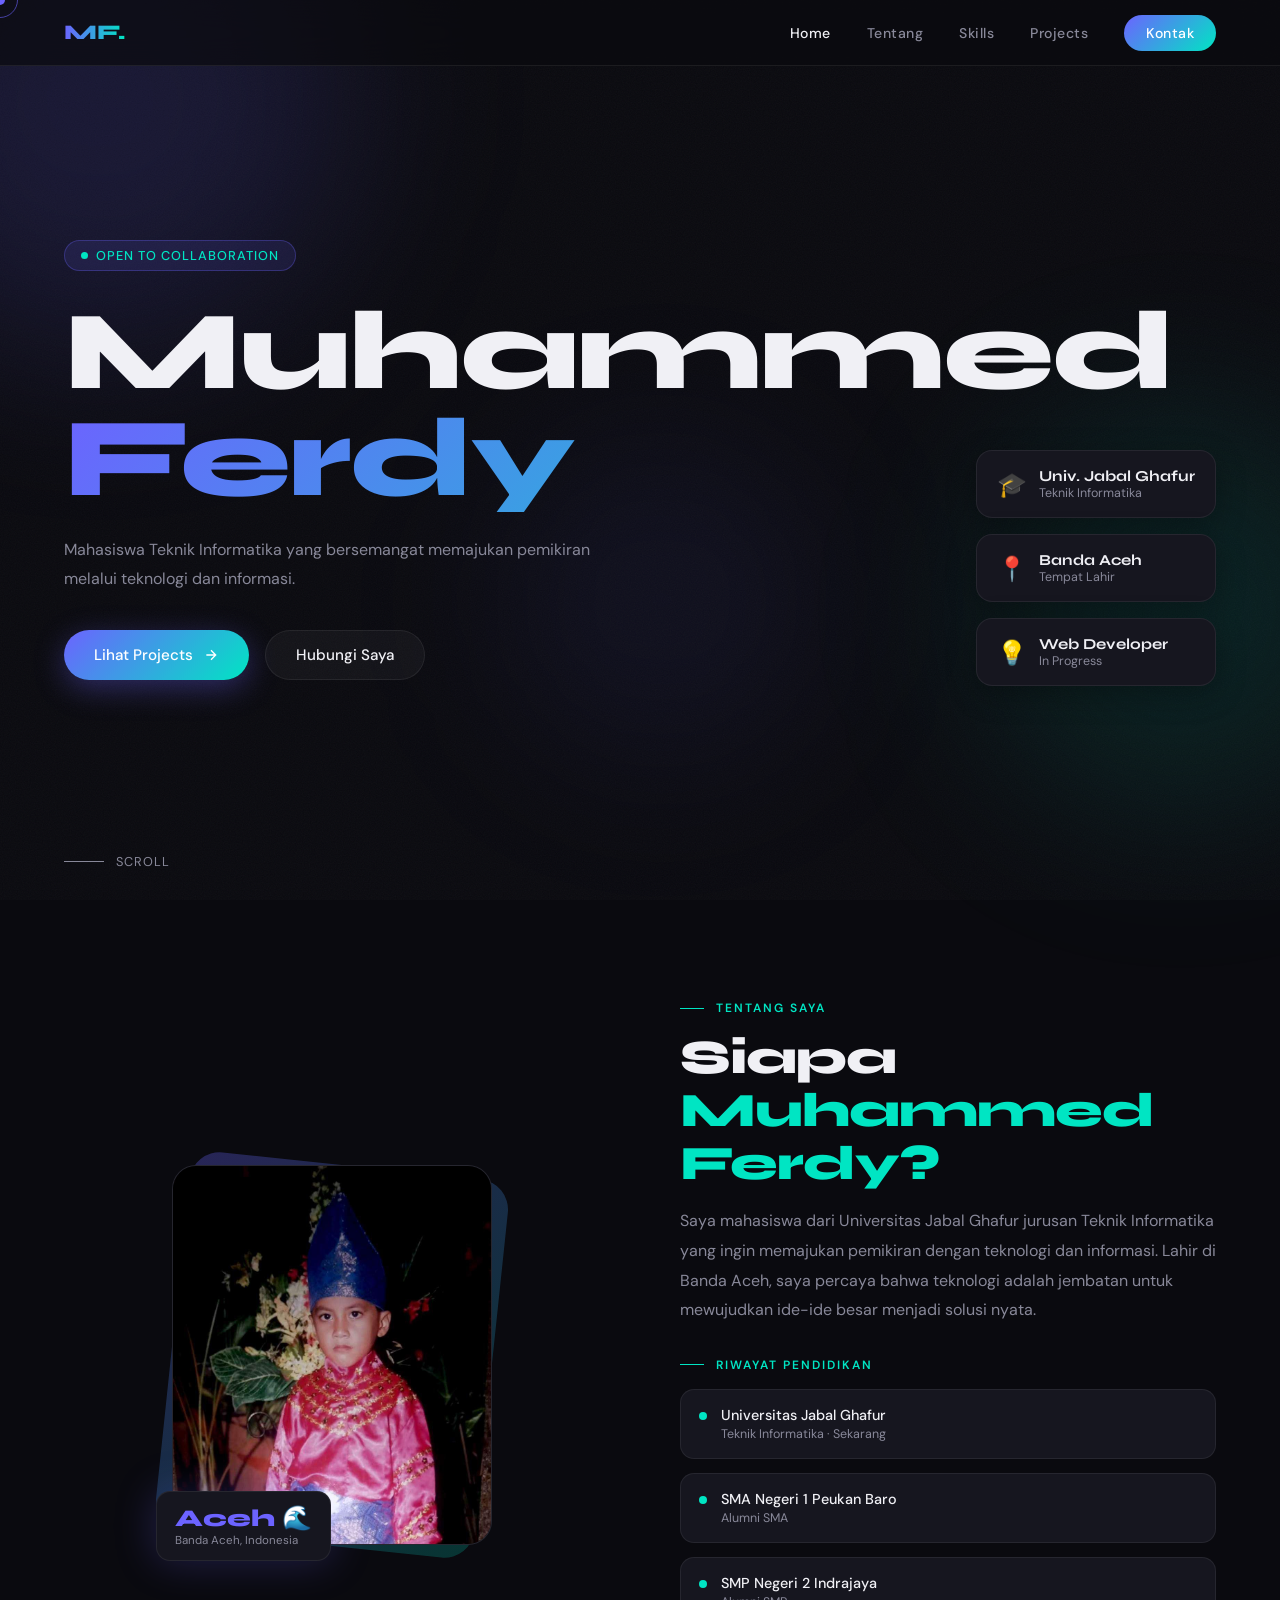
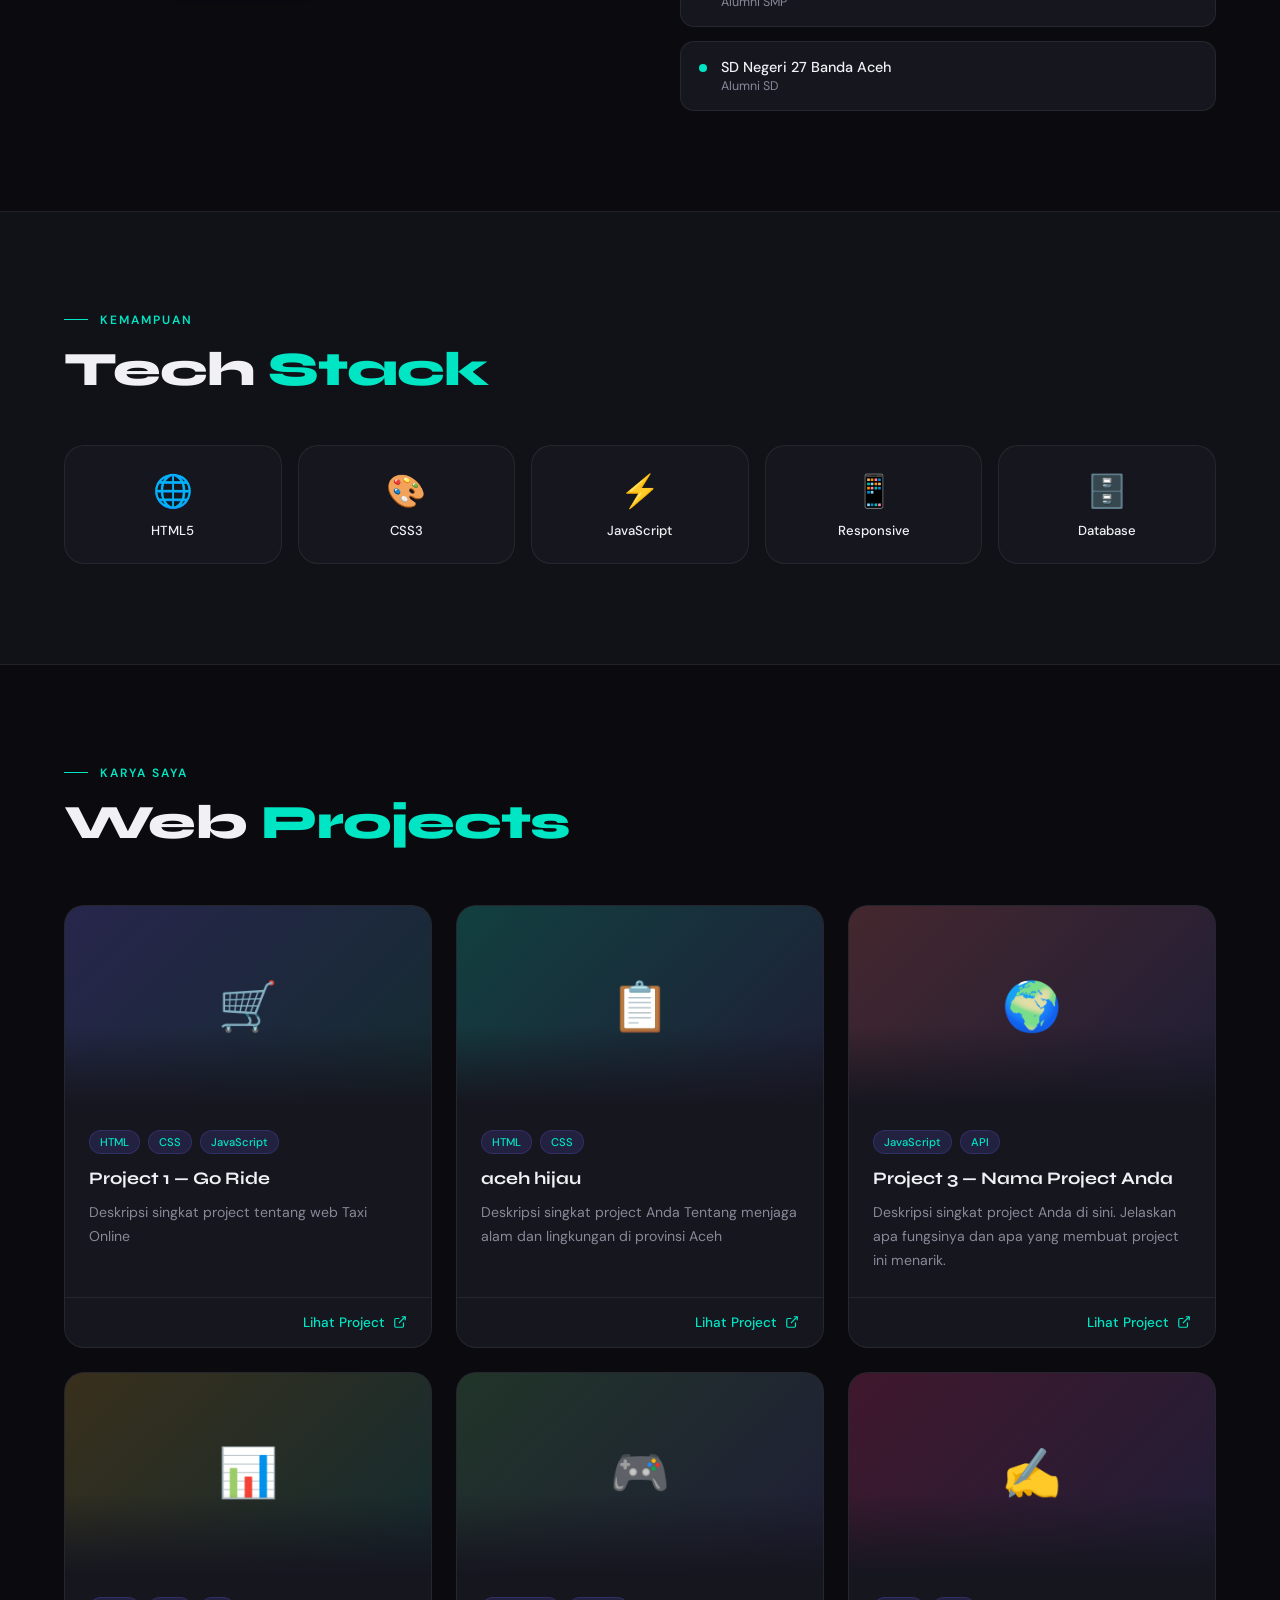
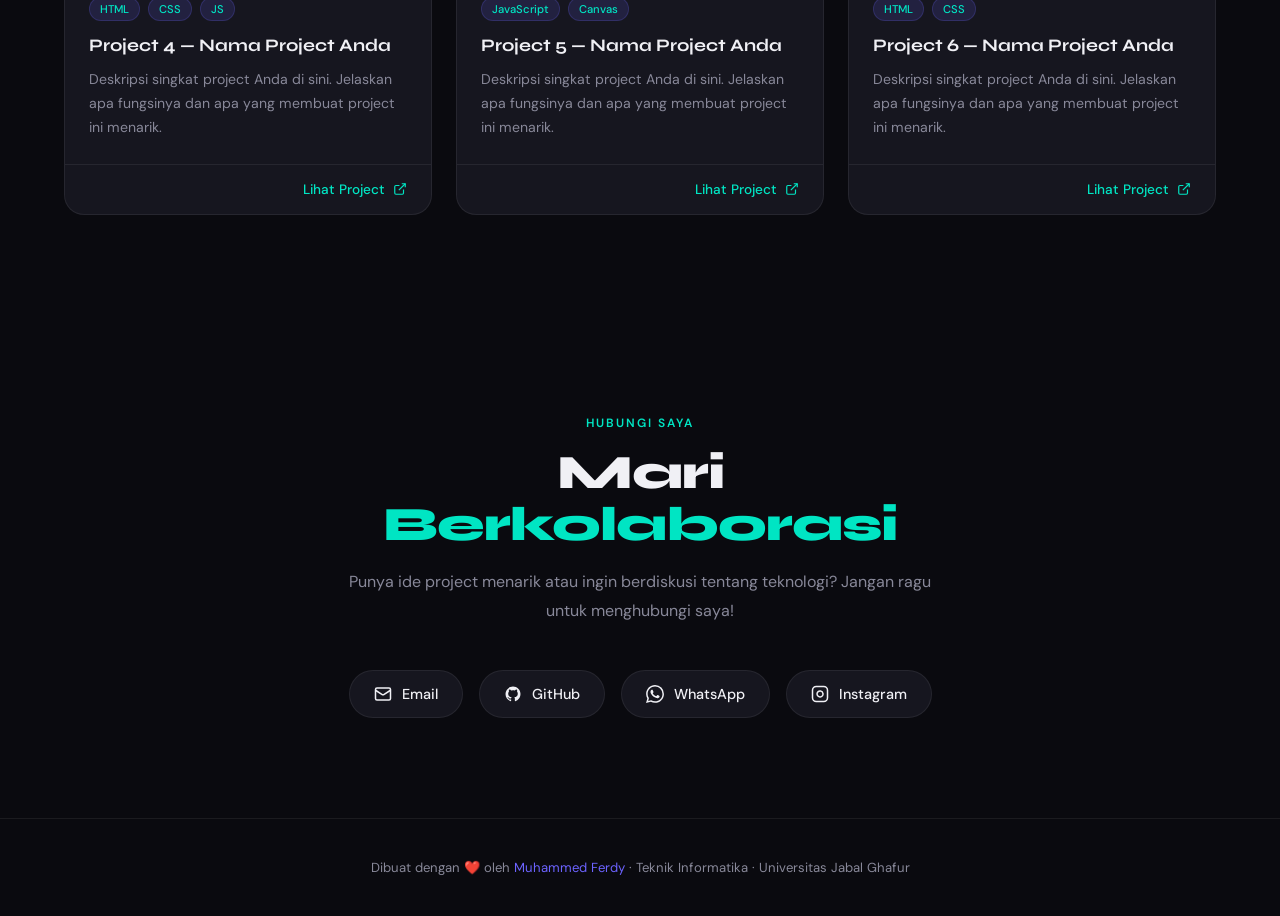
==== commit 2cd3e514: "Update fmt.Println message from 'Hello' to 'Goodbye'" ====
--- a/index.html
+++ b/index.html
@@ -1447,14 +1447,13 @@
             <div class="project-tags">
               <span class="tag">HTML</span><span class="tag">CSS</span>
             </div>
-            <div class="project-title">Project 2 — Nama Project Anda</div>
+            <div class="project-title">aceh hijau</div>
             <p class="project-desc">
-              Deskripsi singkat project Anda di sini. Jelaskan apa fungsinya dan
-              apa yang membuat project ini menarik.
+              Deskripsi singkat project Anda Tentang menjaga alam dan lingkungan di provinsi Aceh
             </p>
           </div>
           <div class="project-footer">
-            <a href="#" class="project-link" target="_blank"
+            <a href="acehhijau.html" class="project-link" target="_blank"
               >Lihat Project
               <svg
                 width="14"
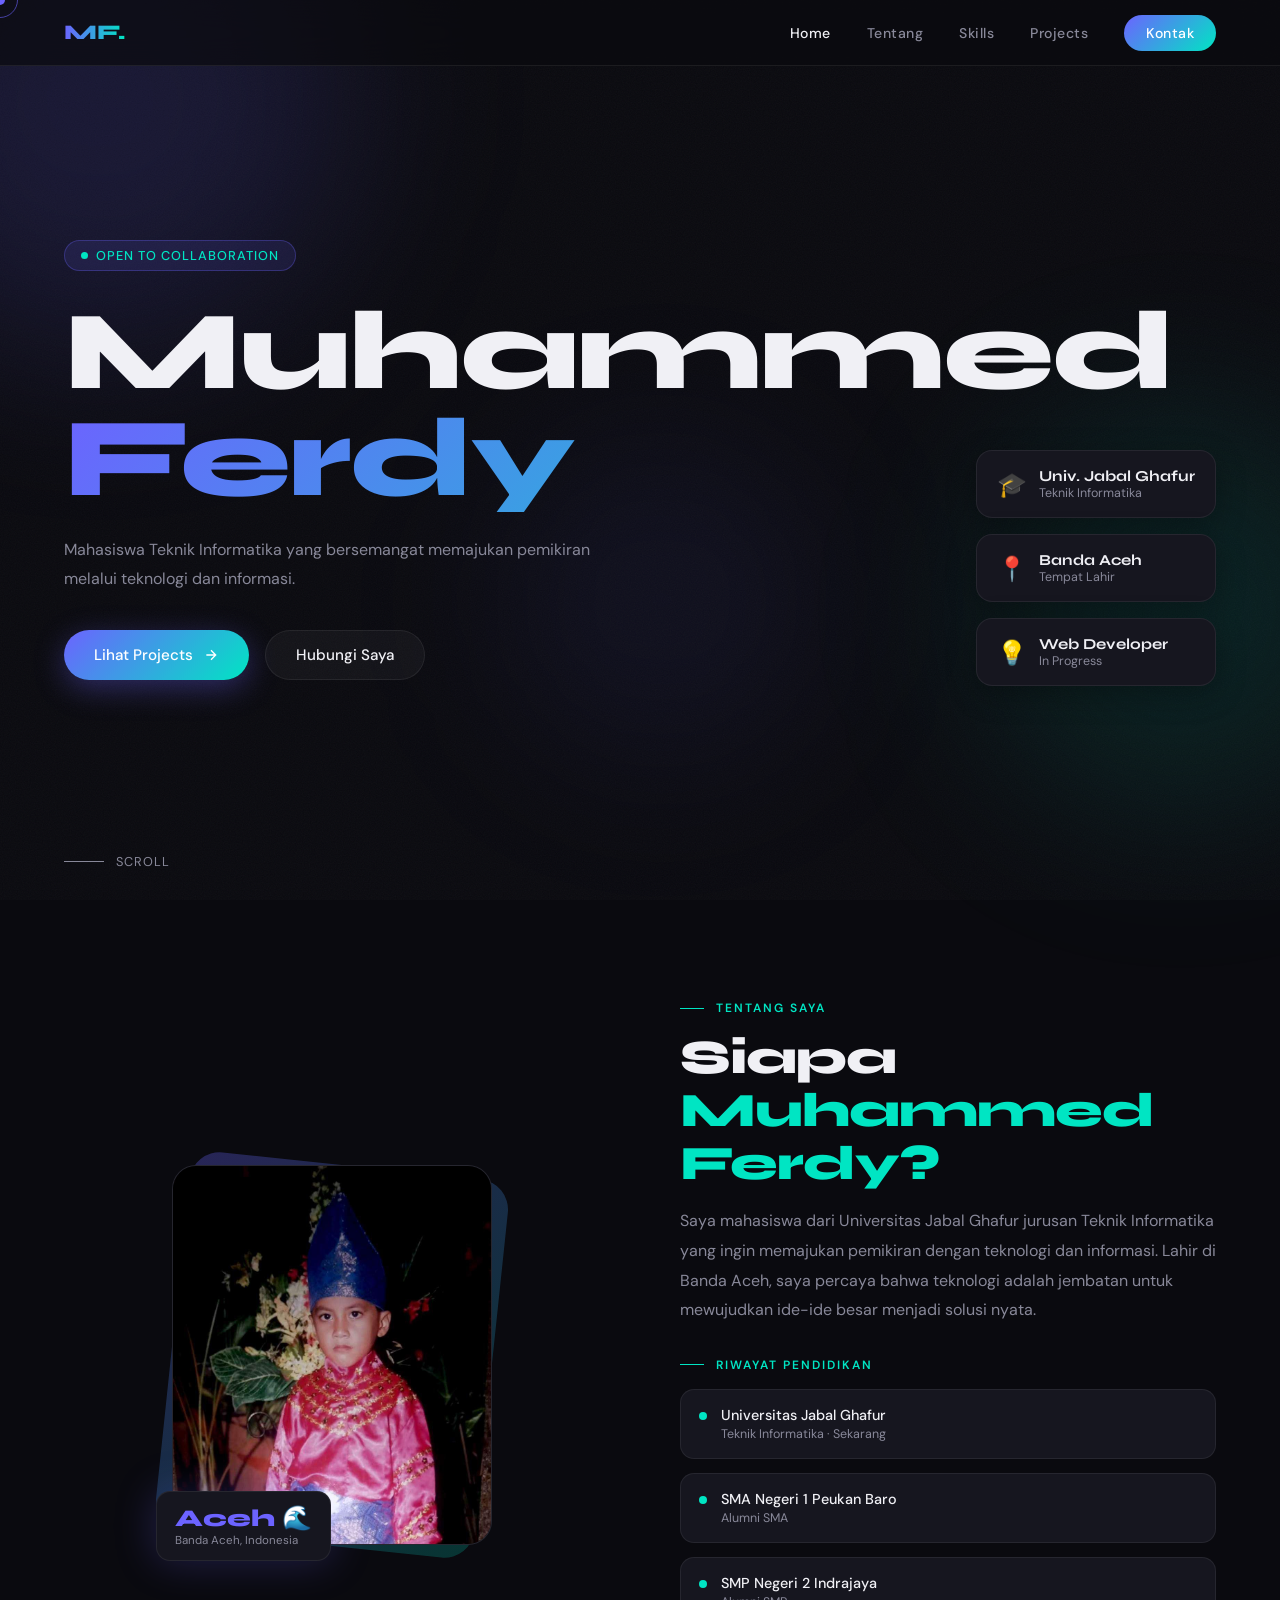
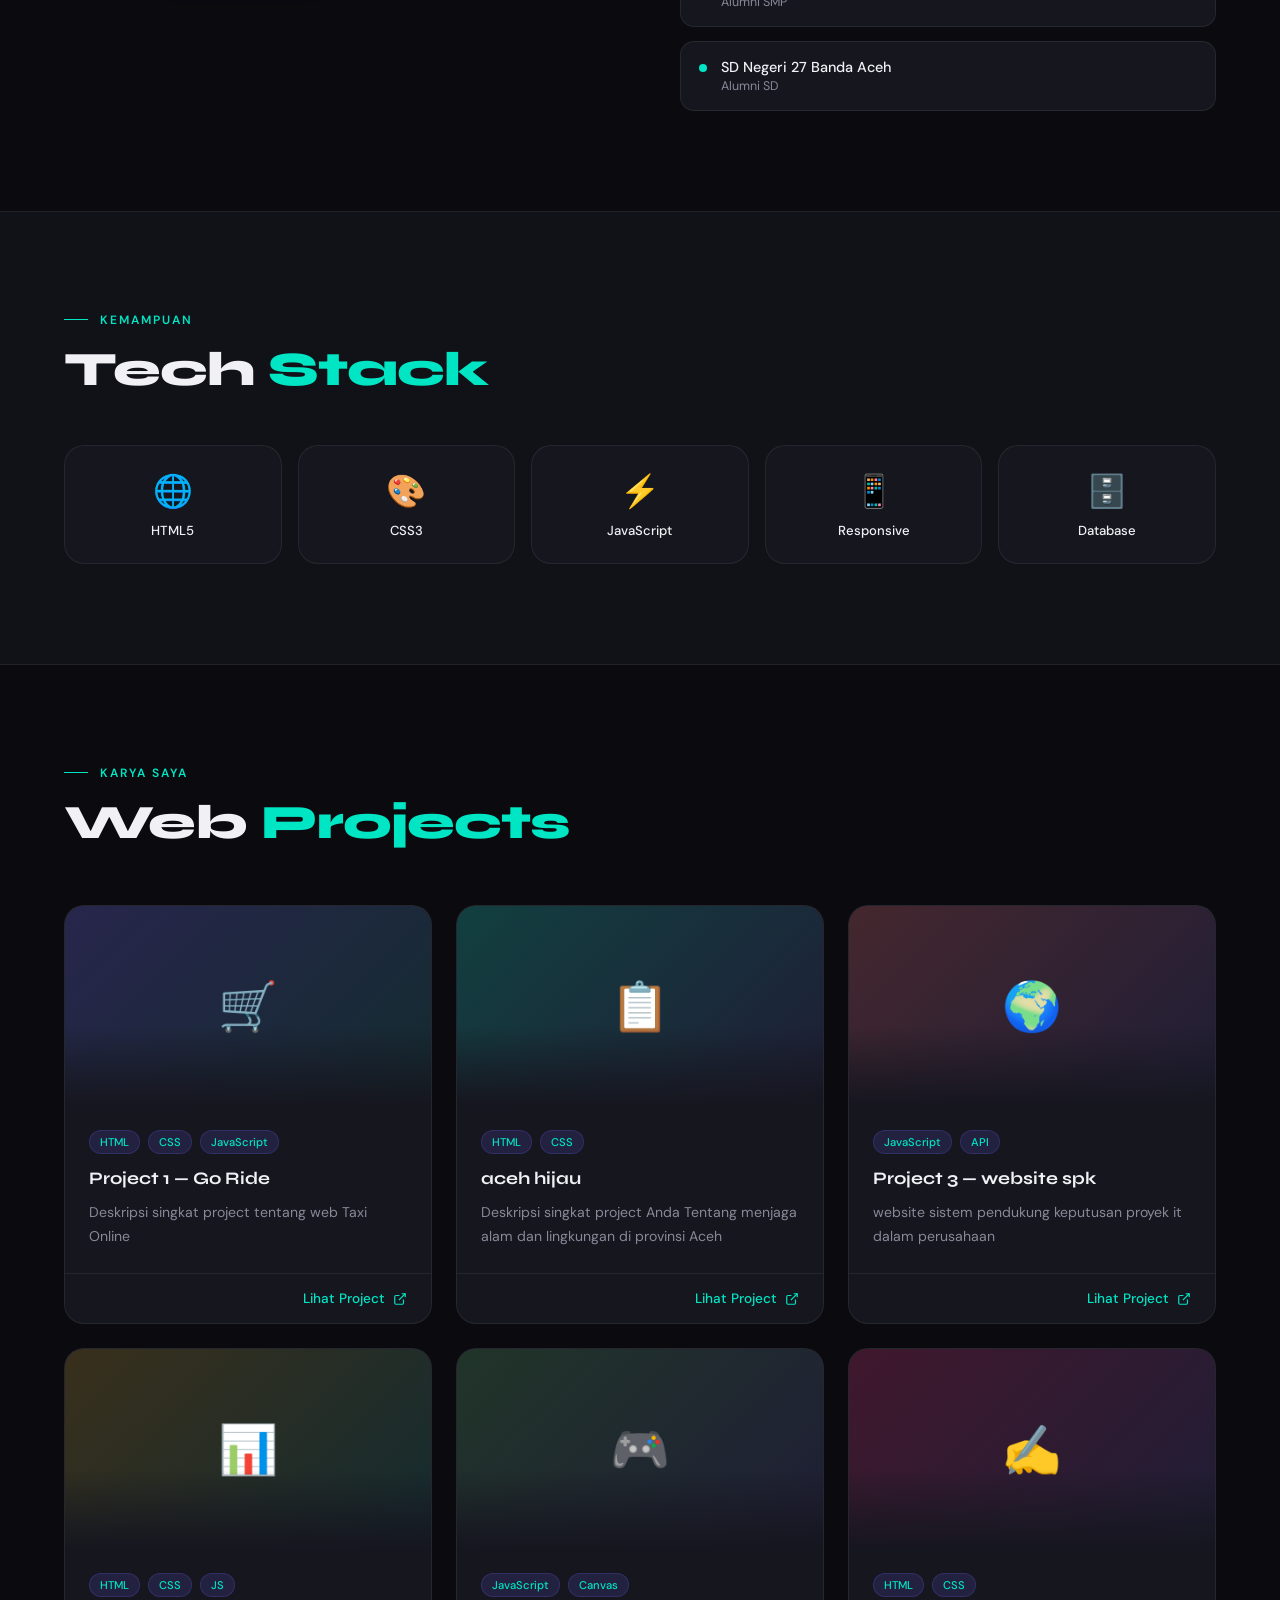
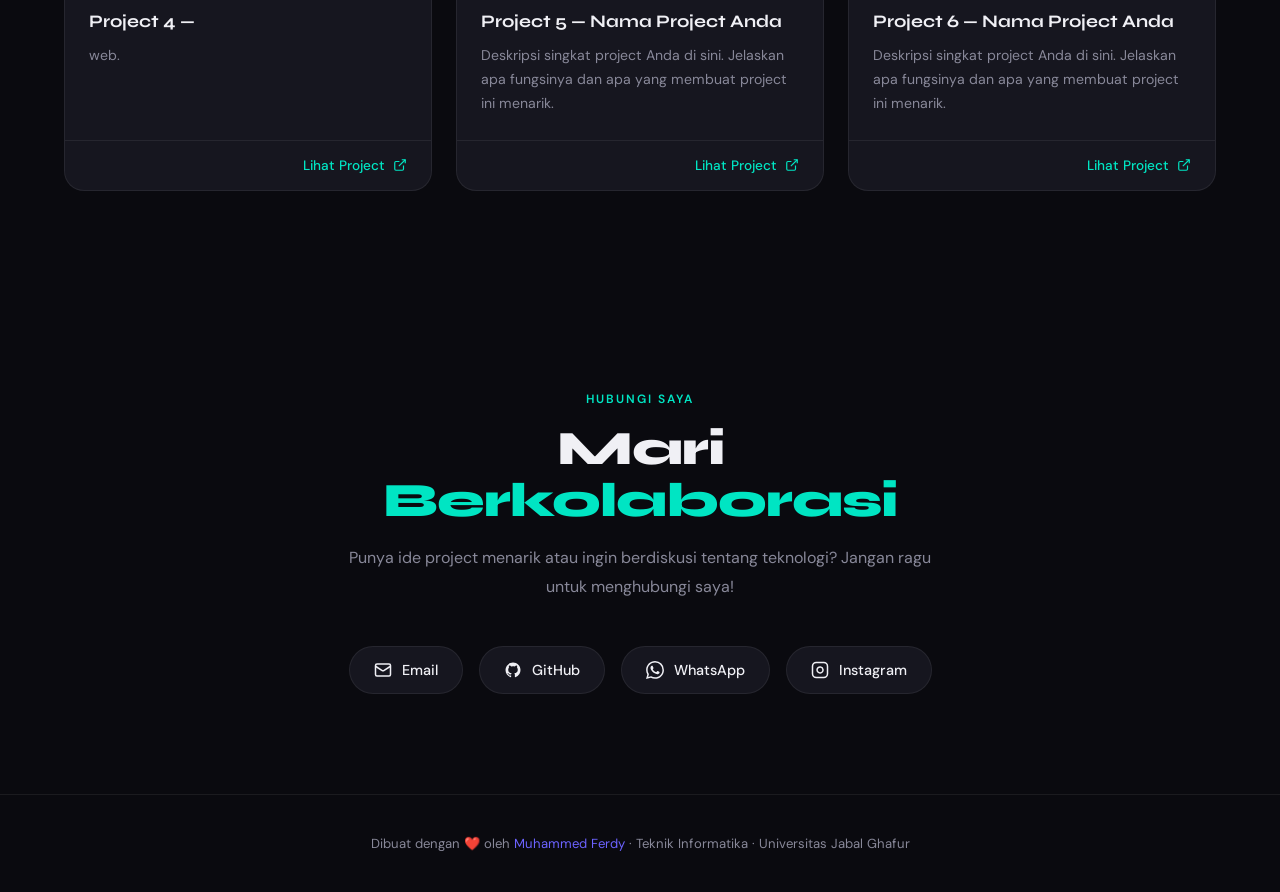
==== commit 98e19c20: "Update index.html" ====
--- a/index.html
+++ b/index.html
@@ -1478,14 +1478,13 @@
             <div class="project-tags">
               <span class="tag">JavaScript</span><span class="tag">API</span>
             </div>
-            <div class="project-title">Project 3 — Nama Project Anda</div>
+            <div class="project-title">Project 3 — website spk</div>
             <p class="project-desc">
-              Deskripsi singkat project Anda di sini. Jelaskan apa fungsinya dan
-              apa yang membuat project ini menarik.
+ website sistem pendukung keputusan proyek it dalam perusahaan
             </p>
           </div>
           <div class="project-footer">
-            <a href="#" class="project-link" target="_blank"
+            <a href="https://spkweb.lovestoblog.com/" class="project-link" target="_blank"
               >Lihat Project
               <svg
                 width="14"
@@ -1511,10 +1510,9 @@
               <span class="tag">HTML</span><span class="tag">CSS</span
               ><span class="tag">JS</span>
             </div>
-            <div class="project-title">Project 4 — Nama Project Anda</div>
+            <div class="project-title">Project 4 — </div>
             <p class="project-desc">
-              Deskripsi singkat project Anda di sini. Jelaskan apa fungsinya dan
-              apa yang membuat project ini menarik.
+              web.
             </p>
           </div>
           <div class="project-footer">
